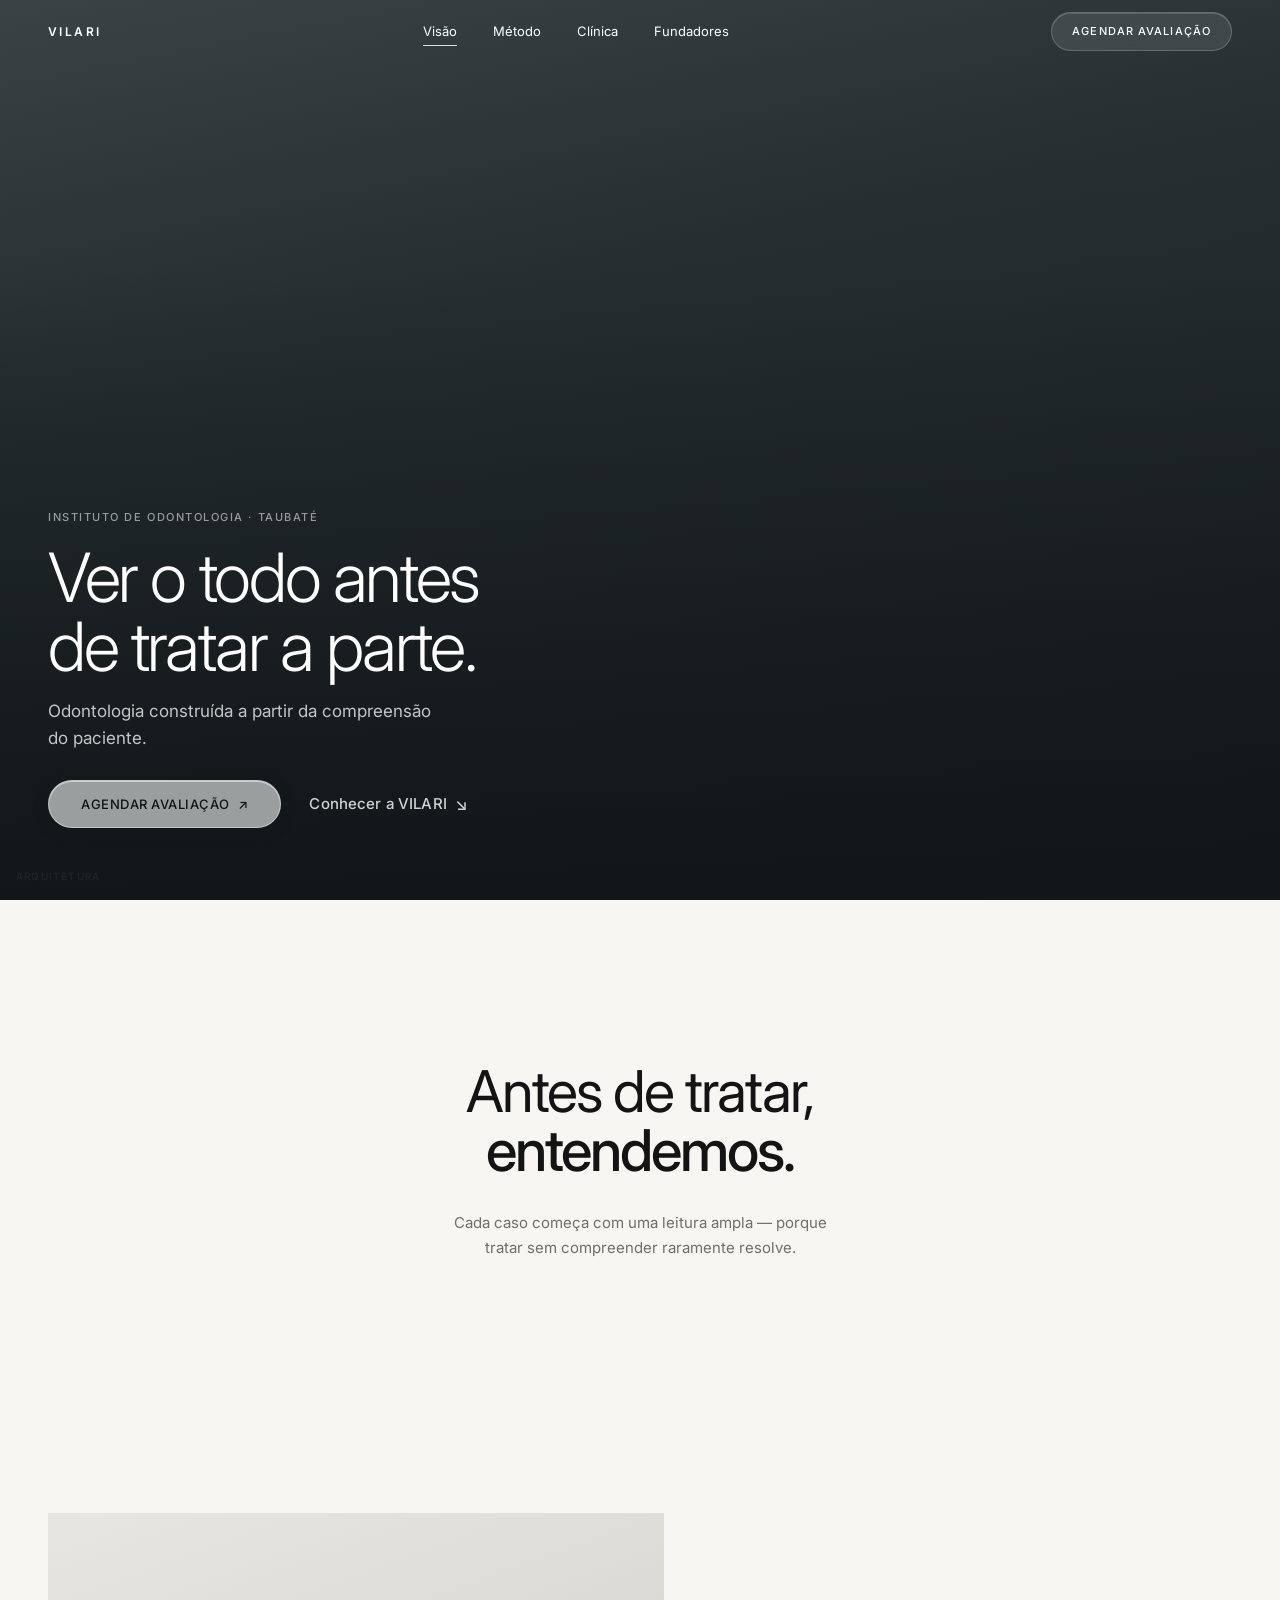
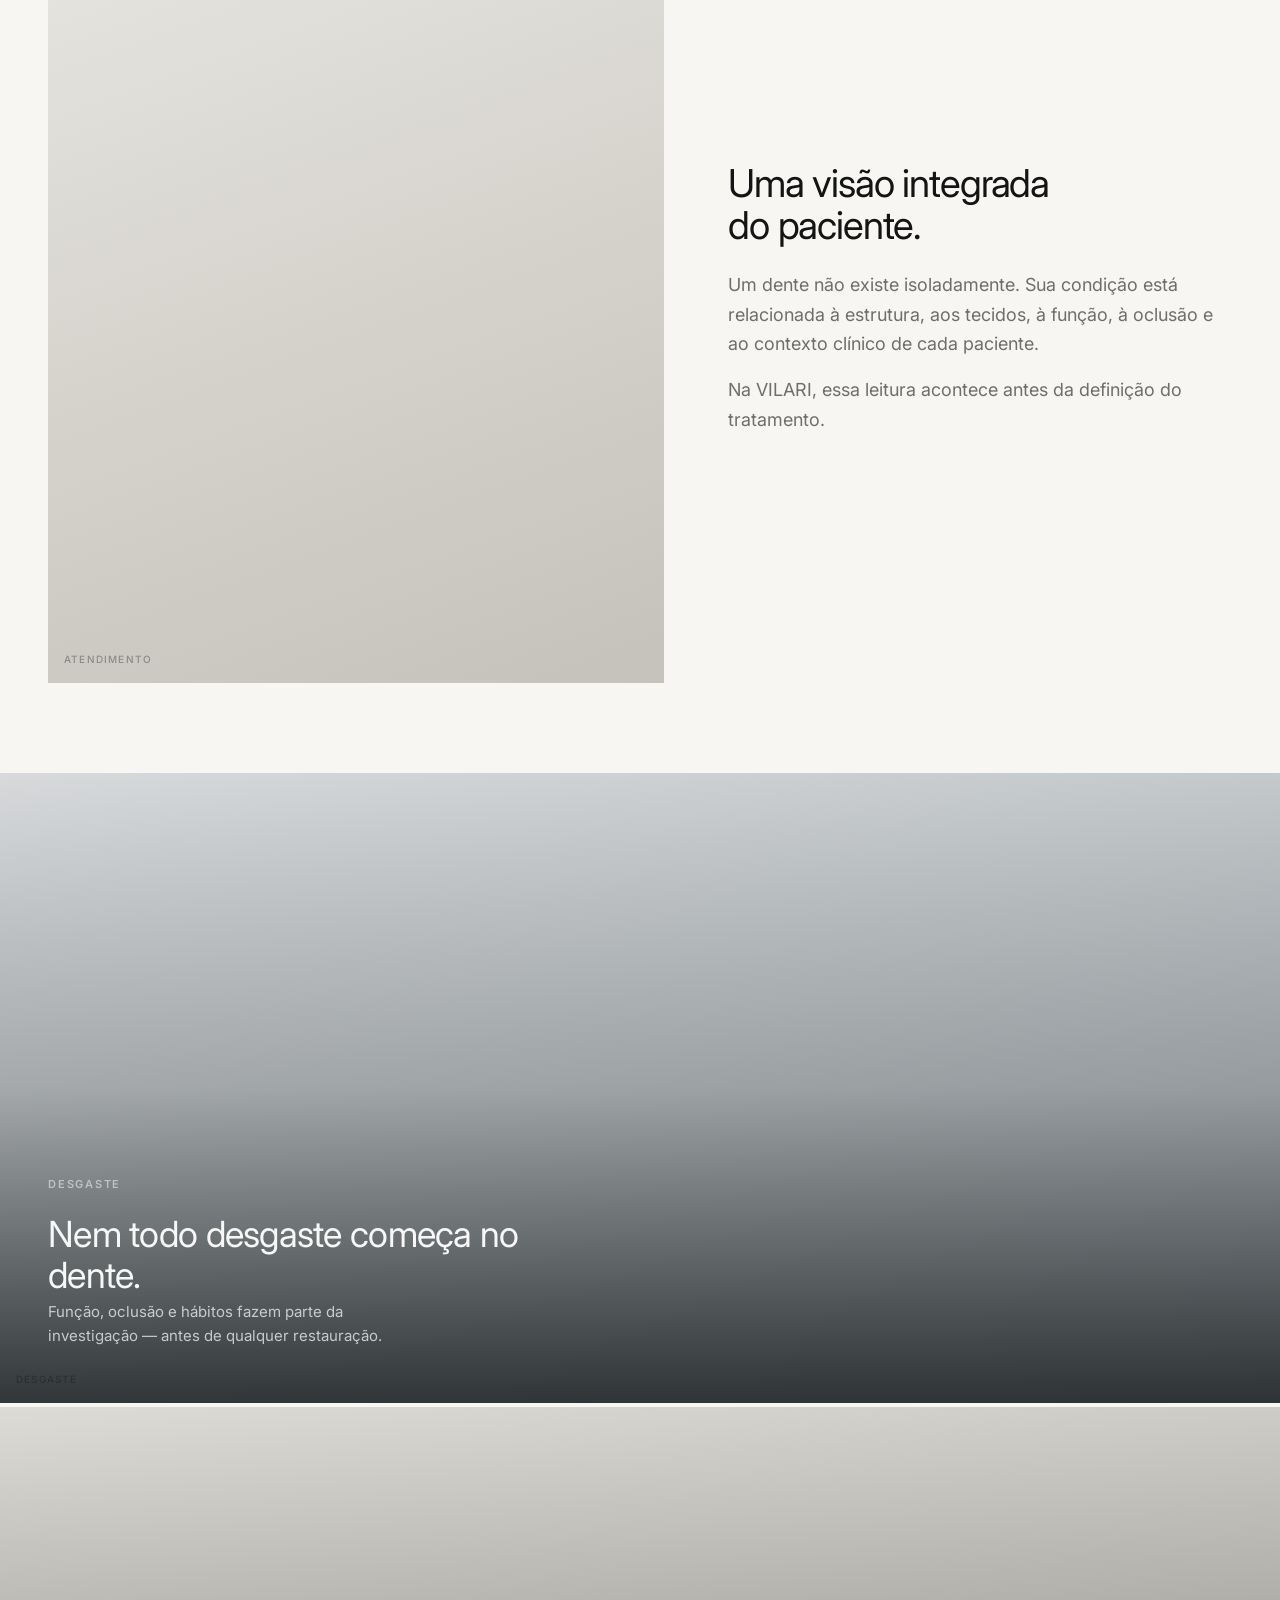
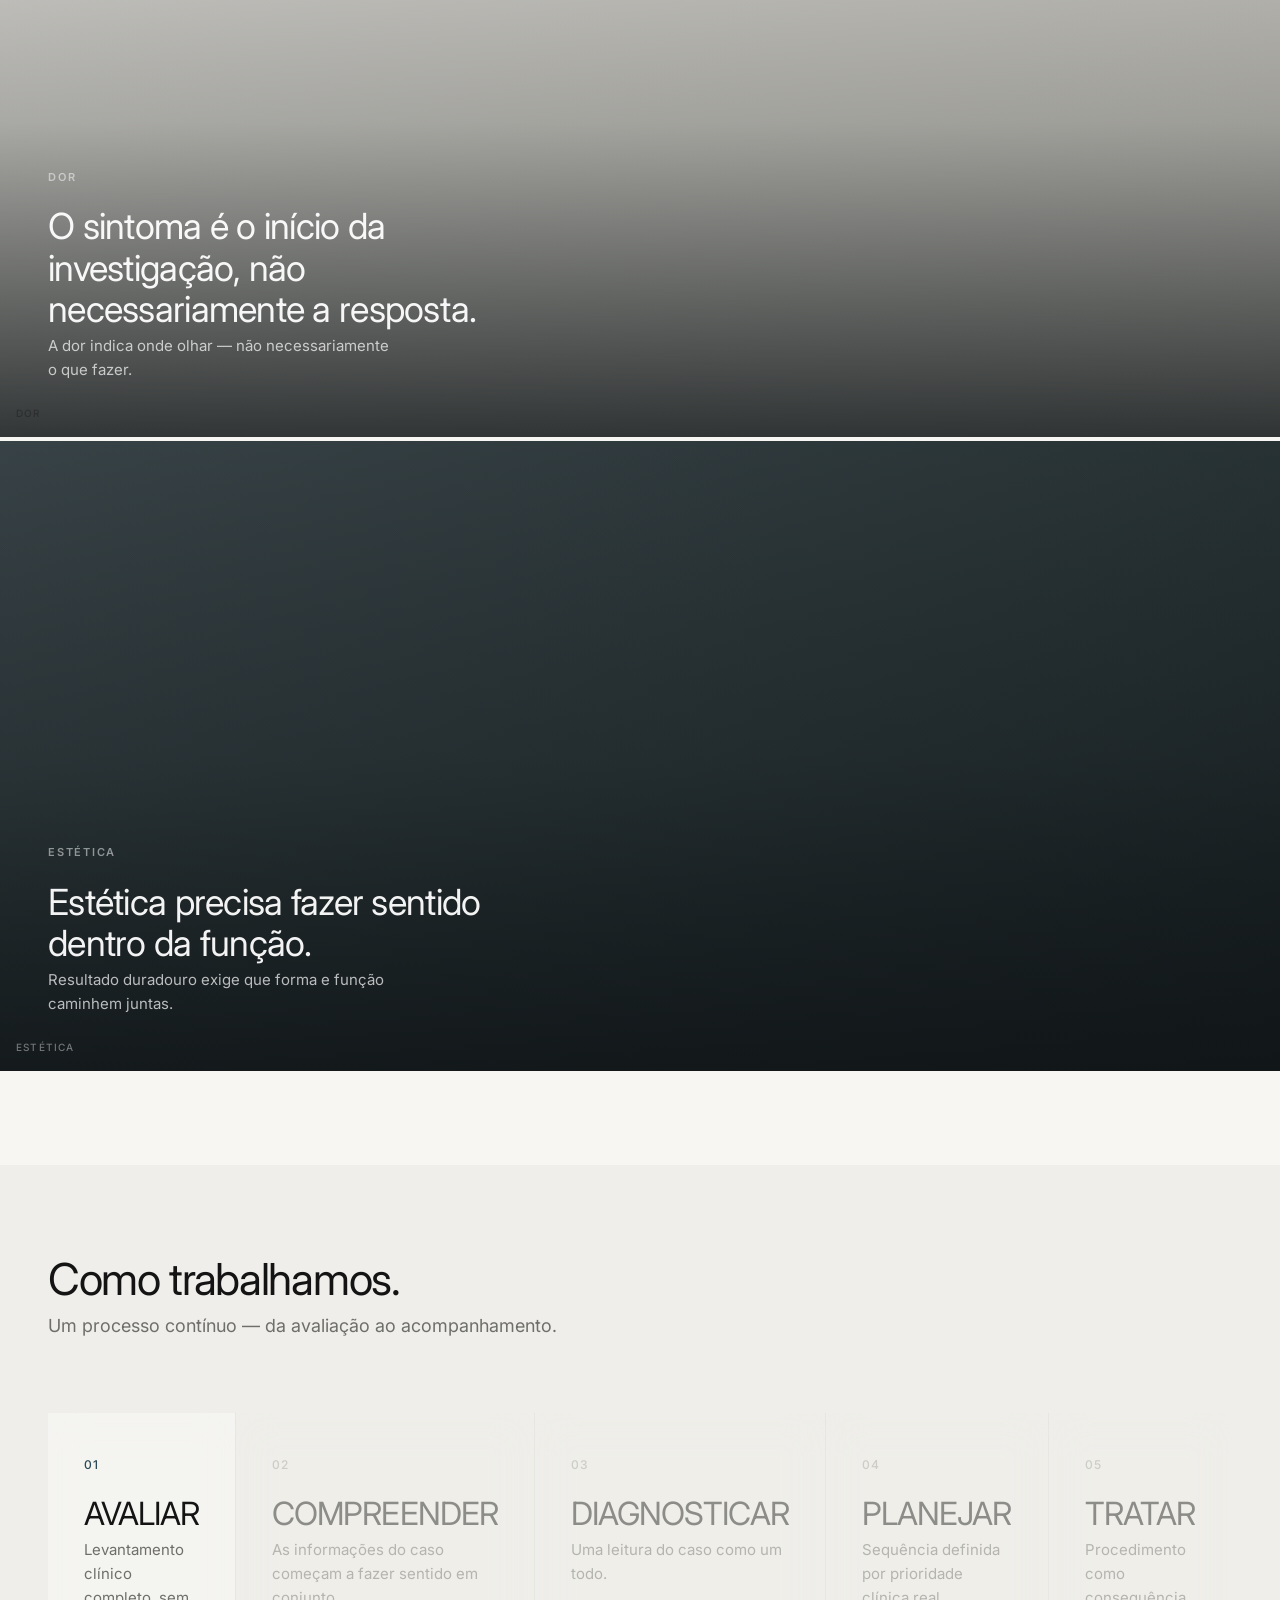
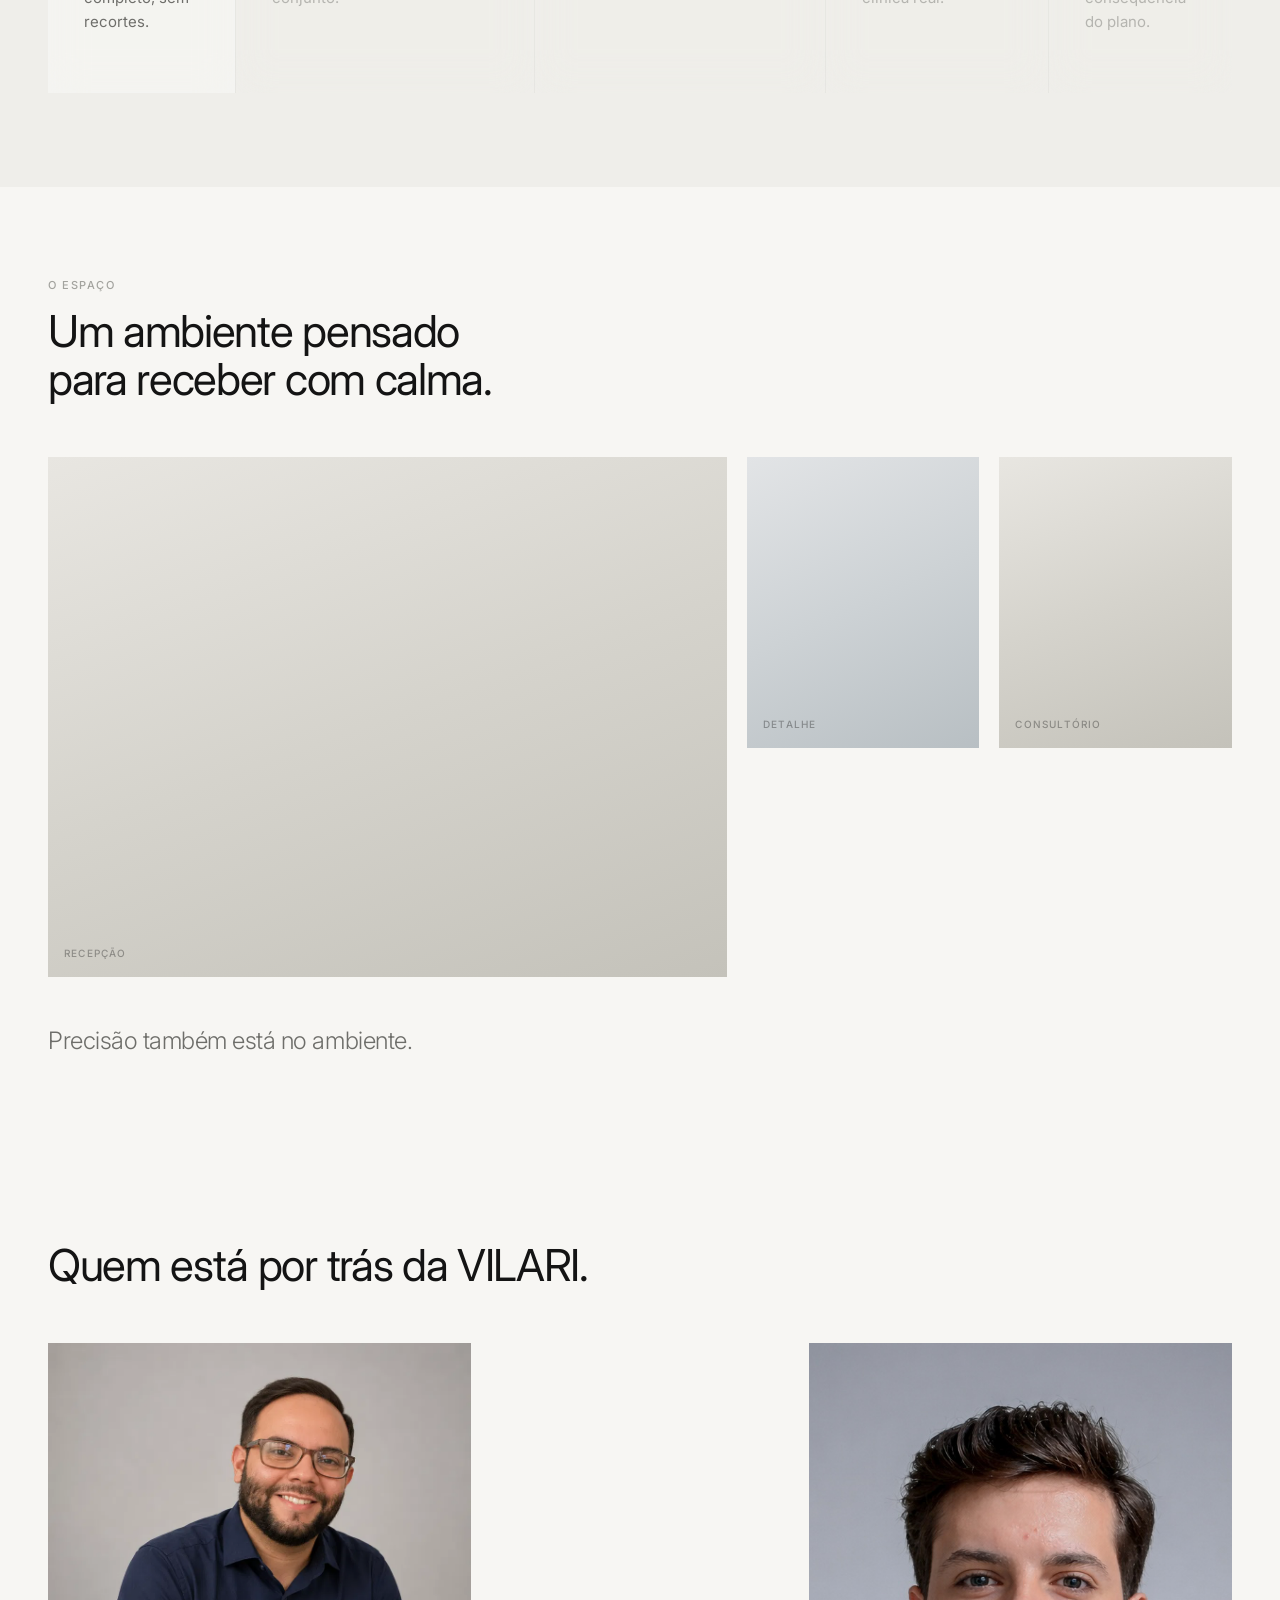
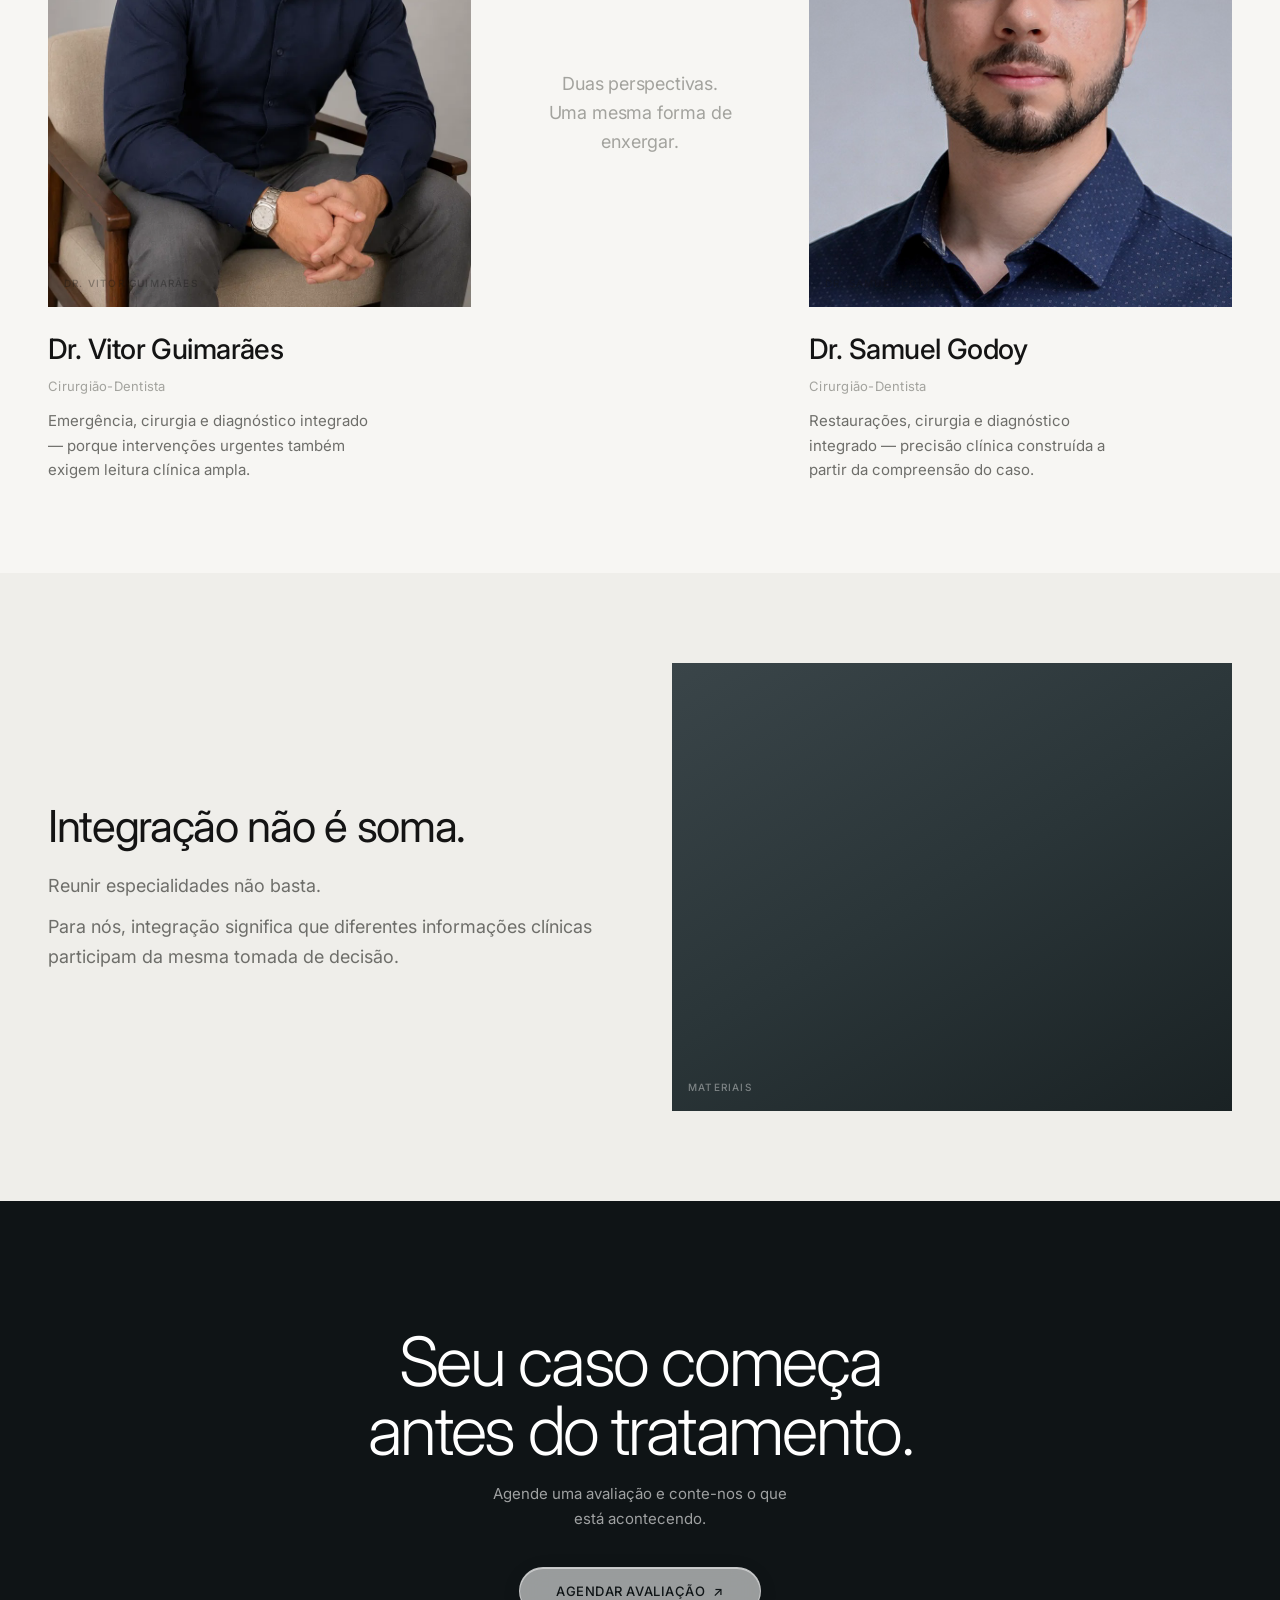
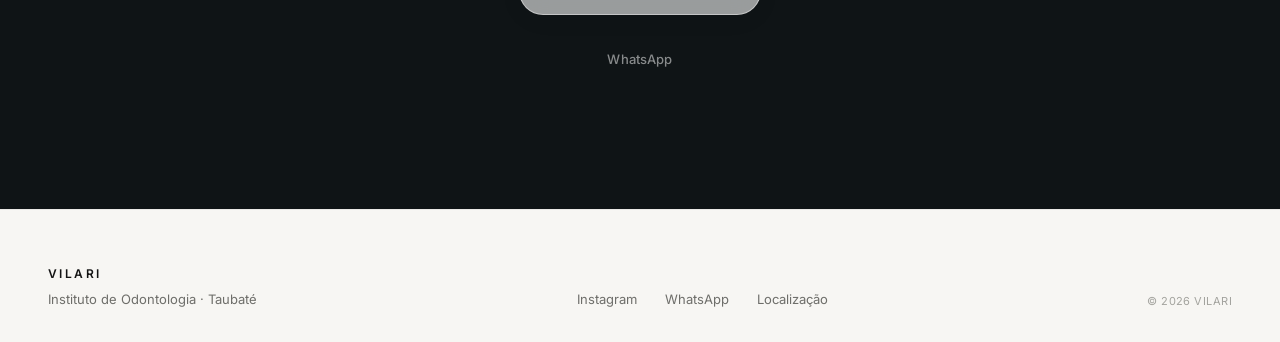
==== vilari-landing-v2.html @ 7b0d4c14 "Add files via upload" ====
<!DOCTYPE html>
<html lang="pt-BR">
<head>
<meta charset="UTF-8">
<meta name="viewport" content="width=device-width, initial-scale=1.0, viewport-fit=cover">
<title>VILARI — Instituto de Odontologia</title>
<meta name="description" content="VILARI. Ver o todo antes de tratar a parte. Instituto de Odontologia em Taubaté. Odontologia construída a partir da compreensão do paciente.">
<link rel="preconnect" href="https://fonts.googleapis.com">
<link rel="preconnect" href="https://fonts.gstatic.com" crossorigin>
<meta name="theme-color" content="#F7F6F3">
<meta name="apple-mobile-web-app-capable" content="yes">
<meta name="apple-mobile-web-app-status-bar-style" content="default">
<meta name="format-detection" content="telephone=no">
<link href="https://fonts.googleapis.com/css2?family=Inter:wght@300;400;500;600&display=swap" rel="stylesheet">
<style>
  /* Mobile-first tokens — scaled up on larger screens */
  :root {
    --white: #F7F6F3;
    --surface: #EFEEEA;
    --dark: #0F1416;
    --text: #141414;
    --text-muted: #6E6E6A;
    --text-light: #A3A39E;
    --petrol: #2A4A57;
    --ease: cubic-bezier(0.22, 1, 0.36, 1);
    --pad: clamp(28px, 6.5vw, 48px);
    --inset-l: max(var(--pad), env(safe-area-inset-left, 0px));
    --inset-r: max(var(--pad), env(safe-area-inset-right, 0px));
    --nav-h: 56px;
    --max: 1320px;
    --touch: 48px;
    --section-y: 72px;
    --mobile-bar: 68px;
    --glass-blur: 18px;
    --glass-saturate: 1.25;
    --glass-light: rgba(255, 255, 255, 0.58);
    --glass-light-border: rgba(255, 255, 255, 0.42);
    --glass-surface: rgba(247, 246, 243, 0.72);
    --glass-surface-border: rgba(255, 255, 255, 0.5);
    --glass-dark: rgba(255, 255, 255, 0.1);
    --glass-dark-border: rgba(255, 255, 255, 0.2);
    --glass-shadow: 0 4px 24px rgba(15, 20, 22, 0.05);
    --glass-inset: inset 0 1px 0 rgba(255, 255, 255, 0.5);
    --spring: cubic-bezier(0.32, 0.72, 0, 1);
    --spring-soft: cubic-bezier(0.25, 0.46, 0.45, 0.94);
  }

  @media (min-width: 768px) {
    :root {
      --nav-h: 64px;
      --section-y: clamp(64px, 10vh, 120px);
      --mobile-bar: 0px;
    }
  }

  *, *::before, *::after { margin: 0; padding: 0; box-sizing: border-box; }
  html {
    scroll-behavior: smooth;
    -webkit-text-size-adjust: 100%;
    scroll-padding-top: calc(var(--nav-h) + env(safe-area-inset-top, 0px) + 12px);
  }

  body {
    font-family: 'Inter', -apple-system, BlinkMacSystemFont, sans-serif;
    font-size: 16px;
    line-height: 1.6;
    color: var(--text);
    background: var(--white);
    -webkit-font-smoothing: antialiased;
    -moz-osx-font-smoothing: grayscale;
    text-rendering: optimizeLegibility;
    overflow-x: hidden;
    padding-bottom: calc(var(--mobile-bar) + env(safe-area-inset-bottom, 0px));
  }

  img { display: block; max-width: 100%; height: auto; }
  a { color: inherit; text-decoration: none; }

  .wrap {
    width: 100%;
    max-width: var(--max);
    margin-inline: auto;
    padding-left: var(--inset-l);
    padding-right: var(--inset-r);
  }

  .display,
  .heading {
    text-wrap: balance;
    overflow-wrap: break-word;
  }

  ::selection { background: var(--petrol); color: var(--white); }
  :focus-visible { outline: 2px solid var(--petrol); outline-offset: 3px; }

  /* ── LIQUID GLASS (leve) ── */
  .glass {
    background: var(--glass-light);
    backdrop-filter: blur(var(--glass-blur)) saturate(var(--glass-saturate));
    -webkit-backdrop-filter: blur(var(--glass-blur)) saturate(var(--glass-saturate));
    border: 1px solid var(--glass-light-border);
    box-shadow: var(--glass-shadow), var(--glass-inset);
  }
  .glass-surface {
    background: var(--glass-surface);
    backdrop-filter: blur(var(--glass-blur)) saturate(var(--glass-saturate));
    -webkit-backdrop-filter: blur(var(--glass-blur)) saturate(var(--glass-saturate));
    border: 1px solid var(--glass-surface-border);
    box-shadow: var(--glass-shadow), var(--glass-inset);
  }
  .glass-dark {
    background: var(--glass-dark);
    backdrop-filter: blur(14px) saturate(1.15);
    -webkit-backdrop-filter: blur(14px) saturate(1.15);
    border: 1px solid var(--glass-dark-border);
    box-shadow: inset 0 1px 0 rgba(255, 255, 255, 0.14);
  }
  @supports not ((backdrop-filter: blur(1px)) or (-webkit-backdrop-filter: blur(1px))) {
    .glass { background: rgba(255, 255, 255, 0.94); }
    .glass-surface { background: rgba(247, 246, 243, 0.96); }
    .glass-dark { background: rgba(255, 255, 255, 0.16); }
  }

  /* ── TYPE ── */
  .eyebrow {
    font-size: 0.6875rem;
    font-weight: 500;
    letter-spacing: 0.14em;
    text-transform: uppercase;
    color: var(--text-light);
  }

  .display {
    font-size: clamp(2.125rem, 9.5vw, 4.25rem);
    font-weight: 300;
    letter-spacing: -0.035em;
    line-height: 1.02;
    color: var(--text);
  }

  .display strong { font-weight: 500; }

  .heading {
    font-size: clamp(1.625rem, 6.5vw, 2.75rem);
    font-weight: 400;
    letter-spacing: -0.03em;
    line-height: 1.1;
  }

  .body-lg {
    font-size: clamp(1rem, 1.5vw, 1.125rem);
    line-height: 1.65;
    color: var(--text-muted);
    font-weight: 400;
  }

  /* ── LINKS ── */
  .link {
    display: inline-flex;
    align-items: center;
    gap: 8px;
    font-size: 0.9375rem;
    font-weight: 500;
    letter-spacing: 0.01em;
    min-height: var(--touch);
    transition: gap 0.3s var(--ease), opacity 0.3s;
    -webkit-tap-highlight-color: transparent;
    touch-action: manipulation;
  }
  .link .icon { font-size: 1.1em; line-height: 1; }

  .link-light { color: rgba(255,255,255,0.85); }

  .btn {
    display: inline-flex;
    align-items: center;
    justify-content: center;
    gap: 8px;
    min-height: var(--touch);
    padding: 0 28px;
    font-size: 0.8125rem;
    font-weight: 500;
    letter-spacing: 0.04em;
    text-transform: uppercase;
    background: var(--text);
    color: var(--white);
    border: none;
    cursor: pointer;
    transition: background 0.3s var(--ease), transform 0.3s var(--ease);
    -webkit-tap-highlight-color: transparent;
    touch-action: manipulation;
  }
  .btn:active { transform: scale(0.97); transition-duration: 0.15s; }
  @media (hover: hover) {
    .btn:hover { background: var(--petrol); }
    .btn:active { transform: none; transition-duration: 0.3s; }
  }
  .btn-outline {
    background: transparent;
    color: var(--text);
    border: 1px solid rgba(20,20,20,0.2);
  }
  @media (hover: hover) {
    .btn-outline:hover { background: var(--text); color: var(--white); border-color: var(--text); }
    .link:hover { gap: 12px; }
    .link-light:hover { color: #fff; }
    .media:hover img { transform: scale(1.03); }
    .case:hover .case-bg img { transform: scale(1.04); }
    .btn-light:hover { background: #fff; }
    header.on-hero .nav-cta:hover {
      background: rgba(255, 255, 255, 0.18);
      border-color: rgba(255, 255, 255, 0.35);
    }
    header.scrolled .nav-cta:hover { background: var(--petrol); }
  }
  .btn-light {
    background: var(--white);
    color: var(--dark);
  }

  /* ── MEDIA ── */
  .media {
    position: relative;
    overflow: hidden;
    background: var(--surface);
  }
  .media img {
    width: 100%;
    height: 100%;
    object-fit: cover;
    transition: transform 1.2s var(--ease);
  }
  .media-fill {
    position: absolute;
    inset: 0;
    background:
      linear-gradient(145deg, #E4E3DF 0%, #D8D7D2 40%, #CBCAC4 100%);
  }
  .media-fill.tone-warm {
    background: linear-gradient(160deg, #E8E6E1 0%, #D5D3CC 50%, #C4C2BA 100%);
  }
  .media-fill.tone-cool {
    background: linear-gradient(155deg, #E2E4E6 0%, #CDD2D5 50%, #B8BFC3 100%);
  }
  .media-fill.tone-deep {
    background: linear-gradient(150deg, #3A4549 0%, #2A3538 50%, #1A2224 100%);
  }
  .media-tag {
    position: absolute;
    bottom: 16px;
    left: 16px;
    font-size: 0.625rem;
    font-weight: 500;
    letter-spacing: 0.12em;
    text-transform: uppercase;
    color: rgba(20,20,20,0.35);
    z-index: 2;
    pointer-events: none;
  }
  .media-fill.tone-deep + .media-tag,
  .media:has(.tone-deep) .media-tag { color: rgba(255,255,255,0.4); }
  .media img.loaded ~ .media-fill { display: none; }
  .media img:not([src]), .media img[src=""] { display: none; }

  /* ── NAV ── */
  header {
    position: fixed;
    top: 0; left: 0; right: 0;
    z-index: 300;
    height: var(--nav-h);
    padding-top: env(safe-area-inset-top, 0);
    transition: background 0.45s var(--spring-soft), border-color 0.45s var(--spring-soft), box-shadow 0.45s var(--spring-soft);
  }
  header.on-hero { background: transparent; border-bottom: 1px solid transparent; }
  header.on-hero .wordmark,
  header.on-hero .nav-link { color: #fff; }
  header.on-hero .nav-cta {
    background: var(--glass-dark);
    color: #fff;
    border: 1px solid var(--glass-dark-border);
    backdrop-filter: blur(14px) saturate(1.15);
    -webkit-backdrop-filter: blur(14px) saturate(1.15);
    box-shadow: inset 0 1px 0 rgba(255, 255, 255, 0.14);
  }
  header.on-hero .burger span { background: #fff; }
  header.scrolled {
    background: var(--glass-surface);
    backdrop-filter: blur(var(--glass-blur)) saturate(var(--glass-saturate));
    -webkit-backdrop-filter: blur(var(--glass-blur)) saturate(var(--glass-saturate));
    border-bottom: 1px solid rgba(255, 255, 255, 0.35);
    box-shadow: 0 1px 0 rgba(255, 255, 255, 0.4) inset, 0 4px 20px rgba(15, 20, 22, 0.04);
  }
  header.scrolled .wordmark,
  header.scrolled .nav-link { color: var(--text); }
  header.scrolled .nav-cta {
    background: var(--text);
    color: var(--white);
    border-color: var(--text);
  }
  header.scrolled .burger span { background: var(--text); }

  nav.wrap {
    display: flex;
    align-items: center;
    justify-content: space-between;
    height: 100%;
    gap: 12px;
  }

  .wordmark {
    flex-shrink: 0;
    font-size: 0.75rem;
    font-weight: 600;
    letter-spacing: 0.2em;
    text-transform: uppercase;
    transition: color 0.4s, opacity 0.3s var(--ease);
  }
  @media (hover: hover) {
    .wordmark:hover { opacity: 0.72; }
    header.on-hero .wordmark:hover { opacity: 0.88; }
  }

  .nav-links { display: none; }

  .nav-cta {
    display: none;
    font-size: 0.6875rem;
    font-weight: 500;
    letter-spacing: 0.1em;
    text-transform: uppercase;
    padding: 10px 20px;
    border-radius: 100px;
    transition: background 0.35s var(--spring-soft), color 0.35s, border-color 0.35s, transform 0.2s var(--spring), box-shadow 0.35s;
  }

  /* Compact CTA visible on mobile after scroll */
  .nav-cta-mobile-header {
    display: none;
    align-items: center;
    justify-content: center;
    min-height: 36px;
    padding: 0 14px;
    font-size: 0.625rem;
    font-weight: 600;
    letter-spacing: 0.08em;
    text-transform: uppercase;
    background: var(--text);
    color: var(--white);
    border-radius: 100px;
    margin-left: auto;
    margin-right: 8px;
    opacity: 0;
    transform: scale(0.92);
    pointer-events: none;
    transition: opacity 0.35s var(--ease), transform 0.35s var(--ease), background 0.3s;
    -webkit-tap-highlight-color: transparent;
  }
  header.scrolled .nav-cta-mobile-header {
    display: inline-flex;
    opacity: 1;
    transform: scale(1);
    pointer-events: auto;
    background: rgba(20, 20, 20, 0.72);
    backdrop-filter: blur(14px) saturate(1.1);
    -webkit-backdrop-filter: blur(14px) saturate(1.1);
    border: 1px solid rgba(255, 255, 255, 0.1);
    box-shadow: inset 0 1px 0 rgba(255, 255, 255, 0.08), 0 2px 12px rgba(15, 20, 22, 0.12);
  }
  header.on-hero .nav-cta-mobile-header {
    background: var(--glass-dark);
    color: #fff;
    border: 1px solid var(--glass-dark-border);
    backdrop-filter: blur(14px) saturate(1.15);
    -webkit-backdrop-filter: blur(14px) saturate(1.15);
    box-shadow: inset 0 1px 0 rgba(255, 255, 255, 0.14);
    opacity: 0;
    pointer-events: none;
  }

  .burger {
    display: flex;
    align-items: center;
    justify-content: center;
    width: var(--touch);
    height: var(--touch);
    margin-right: 0;
    flex-shrink: 0;
    background: none;
    border: none;
    cursor: pointer;
    position: relative;
    border-radius: 50%;
    transition: background 0.25s var(--ease), transform 0.2s var(--spring);
    -webkit-tap-highlight-color: transparent;
  }
  .burger:active { transform: scale(0.92); }
  header.on-hero .burger:active { background: rgba(255, 255, 255, 0.1); }
  header.scrolled .burger:active { background: rgba(20, 20, 20, 0.06); }
  .burger span {
    position: absolute;
    width: 22px;
    height: 1px;
    background: var(--text);
    transition: transform 0.3s var(--ease), opacity 0.3s, background 0.4s;
  }
  .burger span:nth-child(1) { transform: translateY(-5px); }
  .burger span:nth-child(3) { transform: translateY(5px); }
  .burger.open span:nth-child(1) { transform: rotate(45deg); }
  .burger.open span:nth-child(2) { opacity: 0; }
  .burger.open span:nth-child(3) { transform: rotate(-45deg); }

  .mobile-nav {
    position: fixed;
    inset: 0;
    z-index: 400;
    display: flex;
    flex-direction: column;
    justify-content: flex-end;
    padding: 0;
    background: transparent;
    transform: translateY(100%);
    visibility: hidden;
    pointer-events: none;
    transition: transform 0.55s var(--spring), visibility 0s linear 0.55s;
  }
  .mobile-nav.open {
    transform: translateY(0);
    visibility: visible;
    pointer-events: auto;
    transition: transform 0.55s var(--spring), visibility 0s linear 0s;
  }
  .mobile-nav-backdrop {
    position: absolute;
    inset: 0;
    background: rgba(15, 20, 22, 0.45);
    backdrop-filter: blur(6px);
    -webkit-backdrop-filter: blur(6px);
    opacity: 0;
    transition: opacity 0.4s var(--ease);
    pointer-events: none;
  }
  .mobile-nav.open .mobile-nav-backdrop {
    opacity: 1;
    pointer-events: auto;
  }
  .mobile-nav-panel {
    position: relative;
    z-index: 1;
    width: 100%;
    max-height: min(85svh, 640px);
    overflow-y: auto;
    -webkit-overflow-scrolling: touch;
    overscroll-behavior: contain;
    background: var(--glass-surface);
    backdrop-filter: blur(24px) saturate(var(--glass-saturate));
    -webkit-backdrop-filter: blur(24px) saturate(var(--glass-saturate));
    border: 1px solid var(--glass-surface-border);
    border-bottom: none;
    border-radius: 20px 20px 0 0;
    padding: 8px var(--inset-l) max(24px, env(safe-area-inset-bottom)) var(--inset-r);
    box-shadow: var(--glass-shadow), var(--glass-inset), 0 -8px 40px rgba(15, 20, 22, 0.08);
  }
  .mobile-nav-handle {
    width: 36px;
    height: 4px;
    background: rgba(20,20,20,0.12);
    border-radius: 2px;
    margin: 0 auto 24px;
  }
  .mobile-nav a {
    font-size: clamp(1.375rem, 5.5vw, 1.75rem);
    font-weight: 400;
    letter-spacing: -0.02em;
    padding: 16px 0;
    border-bottom: 1px solid rgba(20,20,20,0.06);
    display: block;
    -webkit-tap-highlight-color: transparent;
    transition: opacity 0.2s, transform 0.35s var(--spring);
  }
  .mobile-nav.open .mobile-nav-panel > a {
    animation: navSlideIn 0.55s var(--spring) backwards;
  }
  .mobile-nav.open .mobile-nav-panel > a:nth-child(2) { animation-delay: 0.04s; }
  .mobile-nav.open .mobile-nav-panel > a:nth-child(3) { animation-delay: 0.07s; }
  .mobile-nav.open .mobile-nav-panel > a:nth-child(4) { animation-delay: 0.1s; }
  .mobile-nav.open .mobile-nav-panel > a:nth-child(5) { animation-delay: 0.13s; }
  .mobile-nav.open .mobile-nav-panel > a:nth-child(6) { animation-delay: 0.16s; }
  @keyframes navSlideIn {
    from { opacity: 0; transform: translateY(12px); }
    to { opacity: 1; transform: translateY(0); }
  }
  .mobile-nav a:active { opacity: 0.55; transform: scale(0.99); }
  .mobile-nav .nav-cta-mobile {
    display: inline-flex;
    margin-top: 24px;
    justify-content: center;
    width: 100%;
    border-bottom: none;
    font-size: 0.8125rem;
    font-weight: 500;
    letter-spacing: 0.04em;
    text-transform: uppercase;
    padding: 0;
    min-height: var(--touch);
  }

  body.menu-open {
    overflow: hidden;
    position: fixed;
    width: 100%;
    left: 0;
    right: 0;
  }
  body.menu-open header {
    z-index: 410;
  }
  body.menu-open .burger { z-index: 1; }
  body.menu-open .mobile-cta {
    transform: translateY(110%);
    pointer-events: none;
    opacity: 0;
  }
  body.menu-open .wa-fab {
    opacity: 0;
    pointer-events: none;
    transform: scale(0.85);
  }

  /* ── REVEAL ── */
  .reveal {
    opacity: 0;
    transform: translateY(24px);
    transition: opacity 0.9s var(--ease), transform 0.9s var(--ease);
  }
  .reveal.visible { opacity: 1; transform: translateY(0); }
  .hero-content > .eyebrow.reveal { transition-delay: 0s; }
  .hero-content > .display.reveal { transition-delay: 0.07s; }
  .hero-content > .body-lg.reveal { transition-delay: 0.14s; }
  .hero-content > .hero-actions.reveal { transition-delay: 0.21s; }
  .hero-content > .hero-scroll-hint.reveal { transition-delay: 0.28s; }
  .hero-scroll-hint.is-hidden {
    opacity: 0;
    transform: translateY(8px);
    pointer-events: none;
    transition: opacity 0.5s var(--ease), transform 0.5s var(--ease);
  }

  /* ── HERO ── */
  .hero {
    position: relative;
    min-height: 100svh;
    display: flex;
    align-items: flex-end;
    overflow: hidden;
  }
  .hero-bg {
    position: absolute;
    inset: 0;
    z-index: 0;
  }
  .hero-bg .media-fill { background: linear-gradient(165deg, #3D4548 0%, #2A3235 35%, #1A2022 100%); }
  .hero-bg img {
    width: 100%;
    height: 100%;
    object-fit: cover;
  }
  .hero-bg img.loaded ~ .media-fill { display: none; }
  .hero-bg img:not([src]), .hero-bg img[src=""] { display: none; }
  .hero-overlay {
    position: absolute;
    inset: 0;
    background: linear-gradient(
      to top,
      rgba(15,20,22,0.88) 0%,
      rgba(15,20,22,0.45) 40%,
      rgba(15,20,22,0.15) 70%,
      rgba(15,20,22,0.05) 100%
    );
    z-index: 1;
  }
  .hero-content {
    position: relative;
    z-index: 2;
    width: 100%;
    padding-bottom: max(32px, env(safe-area-inset-bottom, 0px));
    padding-top: calc(var(--nav-h) + env(safe-area-inset-top, 0) + 24px);
  }
  .hero-content .eyebrow { color: rgba(255,255,255,0.55); margin-bottom: 16px; }
  .hero-content .display {
    color: #fff;
    max-width: 11ch;
    margin-bottom: 16px;
  }
  .hero-content .body-lg {
    color: rgba(255,255,255,0.75);
    max-width: 32ch;
    margin-bottom: 28px;
    font-size: 1rem;
    line-height: 1.6;
  }
  .hero-actions {
    display: flex;
    flex-direction: column;
    gap: 12px;
    align-items: stretch;
  }
  .hero-actions .btn-hero {
    width: 100%;
    background: var(--glass-light);
    backdrop-filter: blur(16px) saturate(var(--glass-saturate));
    -webkit-backdrop-filter: blur(16px) saturate(var(--glass-saturate));
    color: var(--dark);
    font-size: 0.8125rem;
    border: 1px solid var(--glass-light-border);
    box-shadow: var(--glass-shadow), var(--glass-inset);
  }
  .hero-actions .link {
    justify-content: center;
    color: rgba(255,255,255,0.8);
  }
  .hero-scroll-hint {
    display: flex;
    align-items: center;
    justify-content: center;
    gap: 8px;
    margin-top: 40px;
    font-size: 0.6875rem;
    font-weight: 500;
    letter-spacing: 0.12em;
    text-transform: uppercase;
    color: rgba(255,255,255,0.4);
  }
  .hero-scroll-hint span {
    display: block;
    width: 1px;
    height: 24px;
    background: rgba(255,255,255,0.25);
    animation: scrollPulse 2s var(--ease) infinite;
  }
  @keyframes scrollPulse {
    0%, 100% { transform: scaleY(0.6); opacity: 0.4; }
    50% { transform: scaleY(1); opacity: 1; }
  }

  /* ── STATEMENT ── */
  .statement {
    padding: var(--section-y) 0;
    text-align: left;
  }
  .statement .display {
    max-width: 13ch;
    margin: 0 0 24px;
    font-weight: 400;
  }
  .statement .body-lg {
    max-width: 38ch;
    margin: 0;
    font-size: 1rem;
  }

  /* ── SPLIT ── */
  .split {
    padding: var(--section-y) 0;
  }
  .split-inner {
    display: grid;
    gap: 32px;
    align-items: start;
  }
  .split-media .media {
    aspect-ratio: 4/5;
    border-radius: 12px;
    overflow: hidden;
    border: 1px solid rgba(255, 255, 255, 0.35);
    box-shadow: var(--glass-shadow), var(--glass-inset);
  }
  .split-copy .heading { margin-bottom: 24px; }
  .split-copy .body-lg + .body-lg { margin-top: 16px; }

  /* ── CASES (mobile: horizontal swipe cards) ── */
  .cases-header {
    padding-bottom: 20px;
  }
  .cases-header .body-lg { font-size: 0.9375rem; margin-top: 8px; }
  .cases-scroll-hint {
    display: flex;
    align-items: center;
    gap: 8px;
    margin-top: 16px;
    font-size: 0.6875rem;
    font-weight: 500;
    letter-spacing: 0.1em;
    text-transform: uppercase;
    color: var(--text-light);
  }
  .cases-scroll-hint::after {
    content: '→';
    font-size: 0.875rem;
    animation: nudgeRight 1.5s var(--ease) infinite;
  }
  @keyframes nudgeRight {
    0%, 100% { transform: translateX(0); opacity: 0.5; }
    50% { transform: translateX(4px); opacity: 1; }
  }
  .cases {
    padding-bottom: var(--section-y);
    overflow: hidden;
  }
  .cases-track {
    display: flex;
    overflow-x: auto;
    scroll-snap-type: x mandatory;
    scroll-snap-stop: always;
    -webkit-overflow-scrolling: touch;
    overscroll-behavior-x: contain;
    touch-action: pan-x;
    scrollbar-width: none;
    gap: 12px;
    padding-inline: var(--inset-l) var(--inset-r);
    padding-bottom: 8px;
    scroll-padding-inline-start: var(--inset-l);
    scroll-padding-inline-end: var(--inset-r);
  }
  .cases-track::-webkit-scrollbar { display: none; }
  .case {
    position: relative;
    flex: 0 0 min(88%, calc(100% - var(--pad)));
    scroll-snap-align: start;
    overflow: hidden;
    min-height: 72svh;
    border-radius: 16px;
    display: flex;
    align-items: flex-end;
    border: 1px solid rgba(255, 255, 255, 0.14);
    box-shadow: var(--glass-shadow), inset 0 1px 0 rgba(255, 255, 255, 0.12);
  }
  .case-bg {
    position: absolute;
    inset: 0;
  }
  .case-bg .media-fill { height: 100%; }
  .case-bg img {
    width: 100%;
    height: 100%;
    object-fit: cover;
    transition: transform 1.4s var(--ease);
  }
  .case-overlay {
    position: absolute;
    inset: 0;
    background: linear-gradient(to top, rgba(15,20,22,0.82) 0%, rgba(15,20,22,0.25) 50%, rgba(15,20,22,0.05) 100%);
  }
  .case-content {
    position: relative;
    z-index: 2;
    padding: clamp(24px, 5vw, 32px) clamp(20px, 4vw, 28px);
    width: 100%;
  }
  .case-label {
    font-size: 0.6875rem;
    font-weight: 600;
    letter-spacing: 0.16em;
    text-transform: uppercase;
    color: rgba(255,255,255,0.5);
    margin-bottom: 12px;
  }
  .case-title {
    font-size: clamp(1.5rem, 3vw, 2.25rem);
    font-weight: 400;
    letter-spacing: -0.02em;
    color: #fff;
    line-height: 1.15;
    max-width: 22ch;
    margin-bottom: 12px;
    opacity: 0.95;
    transform: translateY(8px);
    transition: opacity 0.5s var(--ease), transform 0.5s var(--ease);
  }
  .case-desc {
    font-size: 0.9375rem;
    color: rgba(255,255,255,0.7);
    max-width: 38ch;
    line-height: 1.55;
    opacity: 1;
    transform: none;
    transition: opacity 0.5s var(--ease) 0.05s, transform 0.5s var(--ease) 0.05s;
  }
  .case.in-view .case-desc,
  .case:hover .case-desc { opacity: 1; transform: translateY(0); }
  .case.in-view .case-title,
  .case:hover .case-title { transform: translateY(0); opacity: 1; }
  .case-title { opacity: 1; transform: none; }
  @media (min-width: 768px) {
    .case-title { opacity: 0.95; transform: translateY(8px); }
  }

  .cases-dots {
    display: flex;
    justify-content: center;
    gap: 6px;
    padding-top: 16px;
  }
  .cases-dot {
    width: 7px;
    height: 7px;
    border-radius: 4px;
    background: rgba(20,20,20,0.12);
    transition: width 0.4s var(--spring), background 0.35s var(--ease), opacity 0.35s;
  }
  .cases-dot.active {
    width: 22px;
    background: var(--petrol);
  }

  /* ── METHOD (mobile: swipeable cards) ── */
  .method {
    padding: var(--section-y) 0;
    background: var(--surface);
    overflow: hidden;
  }
  .method-header {
    margin-bottom: 32px;
  }
  .method-header .heading { margin-bottom: 8px; }
  .method-progress {
    display: flex;
    gap: 4px;
    margin-bottom: 20px;
    padding-inline: var(--inset-l) var(--inset-r);
    max-width: var(--max);
    margin-inline: auto;
  }
  .method-progress-bar {
    flex: 1;
    height: 2px;
    background: rgba(20,20,20,0.1);
    border-radius: 1px;
    overflow: hidden;
  }
  .method-progress-bar span {
    display: block;
    height: 100%;
    width: 0%;
    background: var(--petrol);
    transition: width 0.55s var(--spring);
  }
  .method-progress-bar.active span { width: 100%; }
  .method-track {
    display: flex;
    overflow-x: auto;
    scroll-snap-type: x mandatory;
    scroll-snap-stop: always;
    -webkit-overflow-scrolling: touch;
    overscroll-behavior-x: contain;
    touch-action: pan-x;
    scrollbar-width: none;
    gap: 12px;
    padding-inline: var(--inset-l) var(--inset-r);
    padding-bottom: 4px;
    scroll-padding-inline-start: var(--inset-l);
    scroll-padding-inline-end: var(--inset-r);
  }
  .method-track::-webkit-scrollbar { display: none; }
  .method-step {
    flex: 0 0 min(82vw, 300px);
    scroll-snap-align: start;
    display: flex;
    flex-direction: column;
    gap: 16px;
    padding: clamp(24px, 5vw, 28px);
    background: var(--glass-light);
    backdrop-filter: blur(var(--glass-blur)) saturate(var(--glass-saturate));
    -webkit-backdrop-filter: blur(var(--glass-blur)) saturate(var(--glass-saturate));
    border-radius: 16px;
    opacity: 0.5;
    transform: scale(0.97);
    transform-origin: center center;
    transition: opacity 0.45s var(--spring), transform 0.45s var(--spring), box-shadow 0.45s var(--ease);
    border: 1px solid var(--glass-light-border);
    box-shadow: var(--glass-shadow), var(--glass-inset);
  }
  .method-step.active {
    opacity: 1;
    transform: scale(1);
    box-shadow: var(--glass-shadow), var(--glass-inset), 0 8px 32px rgba(15, 20, 22, 0.07);
  }
  .method-num {
    font-size: 0.75rem;
    font-weight: 500;
    letter-spacing: 0.08em;
    color: var(--text-light);
    padding-top: 6px;
    transition: color 0.4s;
  }
  .method-step.active .method-num { color: var(--petrol); }
  .method-word {
    font-size: clamp(1.5rem, 6vw, 2.75rem);
    font-weight: 400;
    letter-spacing: -0.03em;
    line-height: 1;
    margin-bottom: 8px;
    text-transform: uppercase;
  }
  .method-desc {
    font-size: 0.9375rem;
    color: var(--text-muted);
    line-height: 1.6;
  }

  /* ── CLINIC (mobile: horizontal gallery) ── */
  .clinic {
    padding: var(--section-y) 0;
    overflow: hidden;
  }
  .clinic-intro {
    display: flex;
    flex-direction: column;
    gap: 12px;
    margin-bottom: 28px;
  }
  .clinic-gallery {
    display: flex;
    overflow-x: auto;
    scroll-snap-type: x mandatory;
    -webkit-overflow-scrolling: touch;
    scrollbar-width: none;
    gap: 12px;
    margin-inline: calc(var(--inset-l) * -1) calc(var(--inset-r) * -1);
    padding-inline: var(--inset-l) var(--inset-r);
    padding-bottom: 4px;
    scroll-padding-inline-start: var(--inset-l);
    scroll-padding-inline-end: var(--inset-r);
  }
  .clinic-gallery::-webkit-scrollbar { display: none; }
  .clinic-main,
  .clinic-row > div {
    flex: 0 0 min(85vw, 360px);
    scroll-snap-align: start;
  }
  .clinic-row {
    display: contents;
  }
  .clinic-main .media,
  .clinic-row .media,
  .clinic-detail .media {
    aspect-ratio: 4/5;
    border-radius: 12px;
    overflow: hidden;
    border: 1px solid rgba(255, 255, 255, 0.35);
    box-shadow: var(--glass-shadow), var(--glass-inset);
  }
  .clinic-caption {
    margin-top: 28px;
    font-size: 1.125rem;
    font-weight: 300;
    letter-spacing: -0.02em;
    color: var(--text-muted);
    max-width: 28ch;
  }

  /* ── FOUNDERS ── */
  .founders {
    padding: var(--section-y) 0;
    background: var(--white);
  }
  .founders-header { margin-bottom: 32px; }
  .founders-bridge {
    text-align: center;
    padding: 32px 0;
    font-size: 1rem;
    font-weight: 400;
    letter-spacing: -0.01em;
    color: var(--text-light);
    max-width: 22ch;
    margin: 0 auto;
  }
  .founders-grid {
    display: grid;
    gap: 40px;
    align-items: start;
  }
  .founder {
    display: grid;
    gap: 20px;
  }
  .founder .media {
    aspect-ratio: 3/4;
    border-radius: 12px;
    overflow: hidden;
    border: 1px solid rgba(255, 255, 255, 0.35);
    box-shadow: var(--glass-shadow), var(--glass-inset);
  }
  .founder-name {
    font-size: clamp(1.25rem, 2.5vw, 1.75rem);
    font-weight: 500;
    letter-spacing: -0.02em;
    margin-bottom: 4px;
  }
  .founder-role {
    font-size: 0.8125rem;
    color: var(--text-light);
    letter-spacing: 0.02em;
    margin-bottom: 12px;
  }
  .founder-bio {
    font-size: 0.9375rem;
    color: var(--text-muted);
    line-height: 1.65;
    max-width: 36ch;
  }

  /* ── INTEGRATION ── */
  .integration {
    padding: var(--section-y) 0;
    background: var(--surface);
  }
  .integration-inner {
    display: grid;
    gap: 32px;
    align-items: start;
  }
  .integration-copy .heading { margin-bottom: 20px; }
  .integration-copy .body-lg + .body-lg { margin-top: 12px; }
  .integration-media .media {
    aspect-ratio: 4/5;
    border-radius: 12px;
    overflow: hidden;
    border: 1px solid rgba(255, 255, 255, 0.35);
    box-shadow: var(--glass-shadow), var(--glass-inset);
  }

  /* ── CTA ── */
  .cta-final {
    background: var(--dark);
    color: #fff;
    padding: var(--section-y) 0;
    padding-bottom: max(var(--section-y), env(safe-area-inset-bottom, 0px));
    text-align: left;
  }
  .cta-final .display {
    color: #fff;
    max-width: 14ch;
    margin: 0 0 16px;
    font-weight: 300;
  }
  .cta-final .body-lg {
    color: rgba(255,255,255,0.6);
    max-width: 34ch;
    margin: 0 0 28px;
    font-size: 1rem;
  }
  .cta-final .btn {
    width: 100%;
    margin-bottom: 16px;
    background: var(--glass-light);
    backdrop-filter: blur(16px) saturate(var(--glass-saturate));
    -webkit-backdrop-filter: blur(16px) saturate(var(--glass-saturate));
    color: var(--dark);
    border: 1px solid var(--glass-light-border);
    box-shadow: var(--glass-shadow), var(--glass-inset);
  }
  .cta-final .link { color: rgba(255,255,255,0.5); font-size: 0.8125rem; }
  .cta-final .link:hover { color: #fff; }

  /* ── FOOTER ── */
  footer {
    padding: clamp(40px, 6vh, 56px) 0 max(32px, env(safe-area-inset-bottom, 0px));
    border-top: 1px solid rgba(20,20,20,0.06);
  }
  footer .wrap {
    display: flex;
    flex-direction: column;
    gap: 24px;
  }
  .footer-brand .wordmark { margin-bottom: 6px; display: block; }
  .footer-brand p { font-size: 0.8125rem; color: var(--text-muted); }
  .footer-links {
    display: flex;
    flex-wrap: wrap;
    gap: 16px 28px;
    font-size: 0.8125rem;
    color: var(--text-muted);
  }
  .footer-links a { transition: color 0.2s; }
  .footer-links a:hover { color: var(--text); }
  .footer-copy {
    font-size: 0.6875rem;
    color: var(--text-light);
    letter-spacing: 0.04em;
  }

  /* ── MOBILE CTA BAR ── */
  .mobile-cta {
    position: fixed;
    bottom: 0; left: 0; right: 0;
    z-index: 280;
    padding: 12px var(--inset-l) max(12px, env(safe-area-inset-bottom, 0px)) var(--inset-r);
    background: var(--glass-surface);
    backdrop-filter: blur(var(--glass-blur)) saturate(var(--glass-saturate));
    -webkit-backdrop-filter: blur(var(--glass-blur)) saturate(var(--glass-saturate));
    border-top: 1px solid var(--glass-surface-border);
    transform: translateY(100%);
    opacity: 0;
    transition: transform 0.55s var(--spring), opacity 0.35s var(--ease);
    box-shadow: var(--glass-inset), 0 -4px 24px rgba(15, 20, 22, 0.05);
  }
  .mobile-cta.visible {
    transform: translateY(0);
    opacity: 1;
  }
  .mobile-cta .btn {
    width: 100%;
    min-height: 52px;
    font-size: 0.8125rem;
    border-radius: 12px;
  }

  /* ── WHATSAPP FAB ── */
  .wa-fab {
    position: fixed;
    bottom: calc(var(--mobile-bar) + 12px);
    right: var(--inset-r);
    z-index: 270;
    width: 52px;
    height: 52px;
    border-radius: 50%;
    background: #25D366;
    color: #fff;
    display: flex;
    align-items: center;
    justify-content: center;
    box-shadow: 0 4px 16px rgba(37,211,102,0.35);
    transition: transform 0.35s var(--spring), bottom 0.55s var(--spring), opacity 0.3s var(--ease);
    -webkit-tap-highlight-color: transparent;
  }
  .wa-fab:active { transform: scale(0.9); }
  .wa-fab svg { width: 26px; height: 26px; fill: currentColor; }
  .mobile-cta.visible ~ .wa-fab,
  body:has(.mobile-cta.visible) .wa-fab {
    bottom: calc(var(--mobile-bar) + 72px);
  }

  /* ── MOBILE REFINEMENTS ── */
  @media (max-width: 767px) {
    :root { --section-y: 84px; }

    .hero-actions .btn-hero { border-radius: 12px; min-height: 52px; }
    .hero-actions .link:active { opacity: 0.65; }

    .statement { padding-top: calc(var(--section-y) + 8px); }
    .split-inner { gap: 40px; }
    .split-copy .body-lg { font-size: 1.0625rem; line-height: 1.7; }

    .clinic-gallery {
      scroll-snap-stop: always;
      overscroll-behavior-x: contain;
      touch-action: pan-x;
    }

    .founder-name { font-size: 1.375rem; }
    .founder-bio { font-size: 1rem; line-height: 1.65; }

    .footer-links a {
      min-height: var(--touch);
      display: inline-flex;
      align-items: center;
    }

    .cta-final .btn { border-radius: 12px; min-height: 52px; }

    header.scrolled {
      box-shadow: 0 1px 0 rgba(255, 255, 255, 0.45) inset, 0 1px 16px rgba(15, 20, 22, 0.04);
    }
  }

  /* ── DESKTOP ENHANCEMENTS ── */
  @media (min-width: 768px) {
    body { padding-bottom: 0; }

    .nav-cta-mobile-header { display: none !important; }

    .hero-content {
      padding-bottom: clamp(48px, 8vh, 80px);
      padding-top: calc(var(--nav-h) + env(safe-area-inset-top, 0) + 40px);
    }
    .hero-content .display { max-width: 14ch; }
    .hero-content .body-lg { font-size: clamp(0.9375rem, 1.5vw, 1.0625rem); max-width: 36ch; }
    .hero-actions {
      flex-direction: row;
      flex-wrap: wrap;
      gap: 20px 28px;
      align-items: center;
    }
    .hero-actions .btn-hero { width: auto; }
    .hero-actions .link { justify-content: flex-start; }
    .hero-scroll-hint { display: none; }

    .statement {
      padding: clamp(100px, 18vh, 180px) 0;
      text-align: center;
    }
    .statement .display { max-width: 14ch; margin: 0 auto 32px; }
    .statement .body-lg { max-width: 42ch; margin: 0 auto; font-size: 0.9375rem; }

    .split-inner {
      grid-template-columns: 1.1fr 0.9fr;
      gap: clamp(32px, 5vw, 64px);
      align-items: center;
    }
    .split { padding: clamp(64px, 10vh, 120px) 0; }
    .split-media .media { border-radius: 0; border: none; box-shadow: none; }

    .cases-header { display: none; }
    .cases-scroll-hint { display: none; }
    .cases-dots { display: none; }
    .cases { padding-bottom: clamp(64px, 10vh, 120px); overflow: visible; }
    .cases-track {
      display: block;
      overflow: visible;
      padding: 0;
      gap: 0;
    }
    .case {
      flex: none;
      width: 100%;
      border-radius: 0;
      border: none;
      box-shadow: none;
      min-height: clamp(420px, 70vh, 680px);
      margin-bottom: 4px;
      scroll-snap-align: none;
    }
    .case-content {
      padding: clamp(32px, 5vw, 56px);
      max-width: var(--max);
      margin: 0 auto;
    }
    .case-desc { opacity: 0; transform: translateY(12px); }
    .case.in-view .case-desc,
    .case:hover .case-desc { opacity: 1; transform: translateY(0); }
    .case-title { opacity: 0.95; transform: translateY(8px); }

    .method { padding: clamp(64px, 10vh, 120px) 0; overflow: visible; }
    .method-header { margin-bottom: clamp(48px, 8vh, 80px); }
    .method-progress { display: none; }
    .method-track {
      display: flex;
      flex-direction: column;
      overflow: visible;
      padding-inline: var(--inset-l) var(--inset-r);
      max-width: var(--max);
      margin-inline: auto;
      gap: 0;
    }
    .method-step {
      flex: none;
      display: grid;
      grid-template-columns: 56px 1fr;
      gap: 24px;
      padding: clamp(32px, 5vh, 48px) 0;
      background: transparent;
      border-radius: 0;
      border: none;
      border-top: 1px solid rgba(20,20,20,0.08);
      box-shadow: none;
      opacity: 0.35;
      transform: none;
    }
    .method-step.active { opacity: 1; box-shadow: none; }
    .method-step:last-child { border-bottom: 1px solid rgba(20,20,20,0.08); }
    .method-desc { max-width: 40ch; }

    .clinic { padding: clamp(64px, 10vh, 120px) 0; }
    .clinic-intro { margin-bottom: clamp(40px, 6vh, 64px); max-width: 480px; }
    .clinic-gallery {
      display: grid;
      gap: clamp(12px, 2vw, 20px);
      margin: 0;
      padding: 0;
      overflow: visible;
    }
    .clinic-main,
    .clinic-row > div { flex: none; scroll-snap-align: none; }
    .clinic-row {
      display: grid;
      grid-template-columns: 1fr 1fr;
      gap: clamp(12px, 2vw, 20px);
    }
    .clinic-main .media,
    .clinic-row .media { border-radius: 0; }
    .clinic-caption { margin-top: clamp(32px, 5vh, 48px); font-size: clamp(1.125rem, 2vw, 1.5rem); }

    .founders { padding: clamp(64px, 10vh, 120px) 0; }
    .founders-header { margin-bottom: clamp(40px, 6vh, 56px); }
    .founders-bridge { padding: clamp(24px, 4vh, 32px) 0; font-size: clamp(0.9375rem, 1.5vw, 1.125rem); }
    .founders-grid { gap: clamp(32px, 5vw, 48px); }
    .founder .media { border-radius: 0; max-height: 640px; border: none; box-shadow: none; }

    .integration-inner {
      grid-template-columns: 1fr 1fr;
      gap: clamp(32px, 5vw, 64px);
      align-items: center;
    }
    .integration { padding: clamp(64px, 10vh, 120px) 0; }
    .integration-media .media { aspect-ratio: 5/4; border-radius: 0; border: none; box-shadow: none; }
    .clinic-main .media,
    .clinic-row .media { border-radius: 0; border: none; box-shadow: none; }

    .cta-final {
      padding: clamp(80px, 14vh, 140px) 0;
      text-align: center;
    }
    .cta-final .display { max-width: 16ch; margin: 0 auto 16px; }
    .cta-final .body-lg { max-width: 36ch; margin: 0 auto 36px; font-size: 0.9375rem; }
    .cta-final .btn { width: auto; margin-bottom: 20px; }

    .split.reverse .split-inner { direction: rtl; }
    .split.reverse .split-inner > * { direction: ltr; }
    .founders-grid { grid-template-columns: 1fr auto 1fr; gap: clamp(24px, 4vw, 48px); align-items: center; }
    .founders-bridge { padding: 0; margin: 0; align-self: center; }
    .clinic-gallery { grid-template-columns: 1.4fr 1fr; grid-template-rows: auto auto; }
    .clinic-main { grid-row: span 2; }
    .clinic-main .media { aspect-ratio: auto; height: 100%; min-height: 520px; }
    footer .wrap {
      flex-direction: row;
      justify-content: space-between;
      align-items: flex-end;
    }

    .mobile-cta { display: none; }
    .wa-fab { display: none; }

    /* Hero */
    .hero-content > .eyebrow.reveal { transition-delay: 0s; }
    .hero-content > .display.reveal { transition-delay: 0.08s; }
    .hero-content > .body-lg.reveal { transition-delay: 0.16s; }
    .hero-content > .hero-actions.reveal { transition-delay: 0.24s; }
    .hero-actions .btn-hero {
      border-radius: 100px;
      padding-inline: 32px;
      transition: background 0.35s var(--spring-soft), transform 0.2s var(--spring), box-shadow 0.35s;
    }
    .hero-bg img {
      will-change: transform;
      transform: scale(1.05);
      transition: none;
    }

    .statement .display.reveal { transition-delay: 0s; }
    .statement .body-lg.reveal { transition-delay: 0.1s; }

    .split-copy .heading.reveal { transition-delay: 0.06s; }
    .split-copy .body-lg.reveal { transition-delay: 0.14s; }
    .split-copy .body-lg.reveal + .body-lg.reveal { transition-delay: 0.22s; }

    @media (hover: hover) {
      .hero-actions .btn-hero:hover {
        transform: translateY(-2px);
        box-shadow: 0 12px 40px rgba(15, 20, 22, 0.14), var(--glass-inset);
      }
      .cta-final .btn:hover {
        transform: translateY(-2px);
        box-shadow: 0 12px 36px rgba(15, 20, 22, 0.12);
      }
      .nav-cta:hover { transform: translateY(-1px); }
      .founder:hover .founder-name { color: var(--petrol); }
    }
    .founder-name { transition: color 0.4s var(--ease); }

    /* Cases full-bleed */
    .case-content {
      padding-inline: var(--inset-l);
    }
    .case.in-view .case-title,
    .case:hover .case-title { opacity: 1; transform: translateY(0); }

    /* CTA & footer */
    .cta-final .btn {
      border-radius: 100px;
      padding-inline: 36px;
      transition: background 0.35s var(--spring-soft), transform 0.2s var(--spring), box-shadow 0.35s;
    }
    .cta-final .link { transition: color 0.3s, gap 0.3s var(--spring-soft); }
    .footer-links a {
      transition: color 0.25s var(--ease), opacity 0.25s;
    }
    .footer-links a:hover { opacity: 0.7; }

    /* Founders hover */
    .founder .media img { transition: transform 1.4s var(--ease); }
    .founder:hover .media img { transform: scale(1.02); }

    header.scrolled {
      box-shadow: 0 1px 0 rgba(255, 255, 255, 0.5) inset, 0 8px 32px rgba(15, 20, 22, 0.04);
    }
  }

  @media (min-width: 900px) {
    .nav-links {
      display: flex;
      gap: 36px;
      font-size: 0.8125rem;
      font-weight: 400;
      color: var(--text-muted);
    }
    .nav-link {
      position: relative;
      padding: 6px 0;
      transition: color 0.3s var(--ease);
    }
    .nav-link::after {
      content: '';
      position: absolute;
      bottom: 2px;
      left: 0;
      width: 100%;
      height: 1px;
      background: currentColor;
      transform: scaleX(0);
      transform-origin: right;
      transition: transform 0.4s var(--spring);
    }
    @media (hover: hover) {
      .nav-link:hover { color: var(--text); }
      .nav-link:hover::after {
        transform: scaleX(1);
        transform-origin: left;
      }
    }
    .nav-link.is-active {
      color: var(--text);
    }
    .nav-link.is-active::after {
      transform: scaleX(1);
      transform-origin: left;
    }
    header.on-hero .nav-link.is-active { color: #fff; }
    header.on-hero .nav-link.is-active::after { opacity: 0.85; }
    .nav-cta { display: inline-flex; align-items: center; }
    .burger { display: none; }
    .mobile-nav { display: none !important; }
    body.menu-open {
      overflow: auto;
      position: static;
    }
    body.menu-open header { z-index: 300; }
    .method-track {
      flex-direction: row;
      gap: 0;
    }
    .method-step {
      flex: 1;
      grid-template-columns: 1fr;
      grid-template-rows: auto 1fr;
      border-top: none;
      border-left: 1px solid rgba(20,20,20,0.08);
      padding: clamp(24px, 3vw, 36px);
      min-height: 280px;
      opacity: 0.45;
      transition: opacity 0.55s var(--spring), background 0.55s var(--spring), transform 0.55s var(--spring);
    }
    .method-step.active {
      opacity: 1;
      background: rgba(255, 255, 255, 0.35);
    }
    @media (hover: hover) {
      .method-step:hover { opacity: 0.72; }
      .method-step.active:hover { opacity: 1; }
    }
    .method-step:first-child { border-left: none; }
    .method-step:last-child { border-bottom: none; }
    .method-word { font-size: clamp(1.5rem, 2.5vw, 2.25rem); }
    .hero-content .display { max-width: 14ch; }

    .statement .display { font-size: clamp(2.75rem, 4.5vw, 4.25rem); }
    .split-copy .heading { font-size: clamp(2rem, 3vw, 2.75rem); }
    .integration-copy .heading { max-width: 16ch; }
  }

  @media (prefers-reduced-motion: reduce) {
    html { scroll-behavior: auto; }
    .reveal { opacity: 1; transform: none; transition: none; }
    .hero-content > .reveal { transition-delay: 0s !important; }
    .media img, .case-bg img { transition: none; }
    .case-desc { opacity: 1; transform: none; }
    .method-step { opacity: 1; transform: none; }
    .hero-scroll-hint span,
    .cases-scroll-hint::after { animation: none; }
    .mobile-nav.open .mobile-nav-panel > a { animation: none; }
    .mobile-cta { transition: none; opacity: 1; }
    .mobile-cta:not(.visible) { opacity: 0; }
  }
  @media (prefers-reduced-transparency: reduce) {
    header.scrolled,
    .mobile-nav-panel,
    .mobile-cta,
    .method-step,
    .hero-actions .btn-hero,
    .cta-final .btn {
      backdrop-filter: none;
      -webkit-backdrop-filter: none;
    }
    .mobile-nav-backdrop {
      backdrop-filter: none;
      -webkit-backdrop-filter: none;
      background: rgba(15, 20, 22, 0.55);
    }
    header.scrolled { background: rgba(247, 246, 243, 0.97); }
    .mobile-nav-panel,
    .mobile-cta { background: var(--white); }
    .method-step { background: var(--white); }
    .hero-actions .btn-hero,
    .cta-final .btn { background: var(--white); }
  }
</style>
</head>
<body>

<header id="header" class="on-hero">
  <nav class="wrap">
    <a href="#visao" class="wordmark">Vilari</a>
    <div class="nav-links">
      <a href="#visao" class="nav-link">Visão</a>
      <a href="#metodo" class="nav-link">Método</a>
      <a href="#clinica" class="nav-link">Clínica</a>
      <a href="#fundadores" class="nav-link">Fundadores</a>
    </div>
    <a href="#contato" class="nav-cta">Agendar avaliação</a>
    <a href="#contato" class="nav-cta-mobile-header">Agendar</a>
    <button class="burger" id="burger" aria-label="Menu" aria-expanded="false">
      <span></span><span></span><span></span>
    </button>
  </nav>
</header>

<div class="mobile-nav" id="mobileNav" aria-hidden="true">
  <div class="mobile-nav-backdrop" id="mobileNavBackdrop"></div>
  <div class="mobile-nav-panel">
    <div class="mobile-nav-handle" aria-hidden="true"></div>
    <a href="#visao">Visão</a>
    <a href="#metodo">Método</a>
    <a href="#clinica">Clínica</a>
    <a href="#fundadores">Fundadores</a>
    <a href="#contato" class="btn nav-cta-mobile">Agendar avaliação</a>
  </div>
</div>

<!-- 01 HERO -->
<section class="hero" id="visao">
  <div class="hero-bg media">
    <img src="fotos/hero-arquitetura.jpg" alt="Arquitetura da clínica VILARI">
    <div class="media-fill tone-deep"></div>
    <span class="media-tag">Arquitetura</span>
  </div>
  <div class="hero-overlay"></div>
  <div class="hero-content wrap">
    <p class="eyebrow reveal">Instituto de Odontologia · Taubaté</p>
    <h1 class="display reveal">Ver o todo antes de tratar a parte.</h1>
    <p class="body-lg reveal">Odontologia construída a partir da compreensão do paciente.</p>
    <div class="hero-actions reveal">
      <a href="#contato" class="btn btn-hero">Agendar avaliação <span class="icon">↗</span></a>
      <a href="#declaracao" class="link link-light">Conhecer a VILARI <span class="icon">↘</span></a>
    </div>
    <div class="hero-scroll-hint reveal" aria-hidden="true">
      <span></span>
      Role para explorar
    </div>
  </div>
</section>

<!-- 02 DECLARAÇÃO -->
<section class="statement" id="declaracao">
  <div class="wrap">
    <h2 class="display reveal">Antes de tratar,<br><strong>entendemos.</strong></h2>
    <p class="body-lg reveal">Cada caso começa com uma leitura ampla — porque tratar sem compreender raramente resolve.</p>
  </div>
</section>

<!-- 03 FILOSOFIA -->
<section class="split" id="filosofia">
  <div class="wrap split-inner">
  <div class="split-media reveal">
    <div class="media">
      <img src="fotos/atendimento.jpg" alt="Atendimento VILARI">
      <div class="media-fill tone-warm"></div>
      <span class="media-tag">Atendimento</span>
    </div>
  </div>
  <div class="split-copy reveal">
    <h2 class="heading">Uma visão integrada do paciente.</h2>
    <p class="body-lg">Um dente não existe isoladamente. Sua condição está relacionada à estrutura, aos tecidos, à função, à oclusão e ao contexto clínico de cada paciente.</p>
    <p class="body-lg">Na VILARI, essa leitura acontece antes da definição do tratamento.</p>
  </div>
  </div>
</section>

<!-- 04 MOSTRAR -->
<section class="cases" id="abordagem" aria-label="Abordagem clínica">
  <div class="cases-header wrap reveal">
    <p class="eyebrow">Abordagem</p>
    <h2 class="heading">Três formas de olhar.</h2>
    <p class="cases-scroll-hint">Deslize para ver</p>
  </div>
  <div class="cases-track" id="casesTrack">
  <article class="case" data-case>
    <div class="case-bg media">
      <img src="fotos/caso-desgaste.jpg" alt="Caso clínico — desgaste">
      <div class="media-fill tone-cool"></div>
      <span class="media-tag">Desgaste</span>
    </div>
    <div class="case-overlay"></div>
    <div class="case-content">
      <p class="case-label">Desgaste</p>
      <h3 class="case-title">Nem todo desgaste começa no dente.</h3>
      <p class="case-desc">Função, oclusão e hábitos fazem parte da investigação — antes de qualquer restauração.</p>
    </div>
  </article>
  <article class="case" data-case>
    <div class="case-bg media">
      <img src="fotos/caso-dor.jpg" alt="Caso clínico — dor">
      <div class="media-fill tone-warm"></div>
      <span class="media-tag">Dor</span>
    </div>
    <div class="case-overlay"></div>
    <div class="case-content">
      <p class="case-label">Dor</p>
      <h3 class="case-title">O sintoma é o início da investigação, não necessariamente a resposta.</h3>
      <p class="case-desc">A dor indica onde olhar — não necessariamente o que fazer.</p>
    </div>
  </article>
  <article class="case" data-case>
    <div class="case-bg media">
      <img src="fotos/caso-estetica.jpg" alt="Caso clínico — estética">
      <div class="media-fill tone-deep"></div>
      <span class="media-tag">Estética</span>
    </div>
    <div class="case-overlay"></div>
    <div class="case-content">
      <p class="case-label">Estética</p>
      <h3 class="case-title">Estética precisa fazer sentido dentro da função.</h3>
      <p class="case-desc">Resultado duradouro exige que forma e função caminhem juntas.</p>
    </div>
  </article>
  </div>
  <div class="cases-dots" id="casesDots" aria-hidden="true">
    <span class="cases-dot active"></span>
    <span class="cases-dot"></span>
    <span class="cases-dot"></span>
  </div>
</section>

<!-- 05 MÉTODO -->
<section class="method" id="metodo">
  <div class="method-header wrap reveal">
    <h2 class="heading">Como trabalhamos.</h2>
    <p class="body-lg">Um processo contínuo — da avaliação ao acompanhamento.</p>
  </div>
  <div class="method-progress" id="methodProgress" aria-hidden="true">
    <div class="method-progress-bar active"><span></span></div>
    <div class="method-progress-bar"><span></span></div>
    <div class="method-progress-bar"><span></span></div>
    <div class="method-progress-bar"><span></span></div>
    <div class="method-progress-bar"><span></span></div>
  </div>
  <div class="method-track" id="methodTrack">
      <div class="method-step active" data-step="0">
        <span class="method-num">01</span>
        <div>
          <h3 class="method-word">Avaliar</h3>
          <p class="method-desc">Levantamento clínico completo, sem recortes.</p>
        </div>
      </div>
      <div class="method-step" data-step="1">
        <span class="method-num">02</span>
        <div>
          <h3 class="method-word">Compreender</h3>
          <p class="method-desc">As informações do caso começam a fazer sentido em conjunto.</p>
        </div>
      </div>
      <div class="method-step" data-step="2">
        <span class="method-num">03</span>
        <div>
          <h3 class="method-word">Diagnosticar</h3>
          <p class="method-desc">Uma leitura do caso como um todo.</p>
        </div>
      </div>
      <div class="method-step" data-step="3">
        <span class="method-num">04</span>
        <div>
          <h3 class="method-word">Planejar</h3>
          <p class="method-desc">Sequência definida por prioridade clínica real.</p>
        </div>
      </div>
      <div class="method-step" data-step="4">
        <span class="method-num">05</span>
        <div>
          <h3 class="method-word">Tratar</h3>
          <p class="method-desc">Procedimento como consequência do plano.</p>
        </div>
      </div>
    </div>
</section>

<!-- 06 CLÍNICA -->
<section class="clinic" id="clinica">
  <div class="wrap">
    <div class="clinic-intro reveal">
      <p class="eyebrow">O espaço</p>
      <h2 class="heading">Um ambiente pensado para receber com calma.</h2>
    </div>
    <div class="clinic-gallery">
      <div class="clinic-main reveal">
        <div class="media">
          <img src="fotos/clinica-principal.jpg" alt="Recepção VILARI">
          <div class="media-fill tone-warm"></div>
          <span class="media-tag">Recepção</span>
        </div>
      </div>
      <div class="clinic-row">
        <div class="reveal">
          <div class="media">
            <img src="fotos/clinica-detalhe.jpg" alt="Detalhe arquitetônico">
            <div class="media-fill tone-cool"></div>
            <span class="media-tag">Detalhe</span>
          </div>
        </div>
        <div class="reveal">
          <div class="media">
            <img src="fotos/clinica-consultorio.jpg" alt="Consultório VILARI">
            <div class="media-fill tone-warm"></div>
            <span class="media-tag">Consultório</span>
          </div>
        </div>
      </div>
    </div>
    <p class="clinic-caption reveal">Precisão também está no ambiente.</p>
  </div>
</section>

<!-- 07 FUNDADORES -->
<section class="founders" id="fundadores">
  <div class="wrap">
    <div class="founders-header reveal">
      <h2 class="heading">Quem está por trás da VILARI.</h2>
    </div>
    <div class="founders-grid">
      <article class="founder reveal">
        <div class="media">
          <img src="fotos/vitor.jpg" alt="Dr. Vitor Guimarães">
          <div class="media-fill tone-cool"></div>
          <span class="media-tag">Dr. Vitor Guimarães</span>
        </div>
        <div>
          <h3 class="founder-name">Dr. Vitor Guimarães</h3>
          <p class="founder-role">Cirurgião-Dentista</p>
          <p class="founder-bio">Emergência, cirurgia e diagnóstico integrado — porque intervenções urgentes também exigem leitura clínica ampla.</p>
        </div>
      </article>
      <p class="founders-bridge reveal">Duas perspectivas.<br>Uma mesma forma de enxergar.</p>
      <article class="founder reveal">
        <div class="media">
          <img src="fotos/samuel.jpg" alt="Dr. Samuel Godoy">
          <div class="media-fill tone-warm"></div>
          <span class="media-tag">Dr. Samuel Godoy</span>
        </div>
        <div>
          <h3 class="founder-name">Dr. Samuel Godoy</h3>
          <p class="founder-role">Cirurgião-Dentista</p>
          <p class="founder-bio">Restaurações, cirurgia e diagnóstico integrado — precisão clínica construída a partir da compreensão do caso.</p>
        </div>
      </article>
    </div>
  </div>
</section>

<!-- 08 DIFERENCIAÇÃO -->
<section class="integration" id="integracao">
  <div class="wrap integration-inner">
  <div class="integration-copy reveal">
    <h2 class="heading">Integração não é soma.</h2>
    <p class="body-lg">Reunir especialidades não basta.</p>
    <p class="body-lg">Para nós, integração significa que diferentes informações clínicas participam da mesma tomada de decisão.</p>
  </div>
  <div class="integration-media reveal">
    <div class="media">
      <img src="fotos/clinica-materiais.jpg" alt="Materiais e detalhes VILARI">
      <div class="media-fill tone-deep"></div>
      <span class="media-tag">Materiais</span>
    </div>
  </div>
  </div>
</section>

<!-- 09 CTA -->
<section class="cta-final" id="contato">
  <div class="wrap">
    <h2 class="display reveal">Seu caso começa antes do tratamento.</h2>
    <p class="body-lg reveal">Agende uma avaliação e conte-nos o que está acontecendo.</p>
    <a href="https://wa.me/5500000000000" class="btn btn-light reveal">Agendar avaliação <span class="icon">↗</span></a>
    <br>
    <a href="https://wa.me/5500000000000" class="link reveal">WhatsApp</a>
  </div>
</section>

<!-- 10 FOOTER -->
<footer>
  <div class="wrap">
    <div class="footer-brand">
      <span class="wordmark">Vilari</span>
      <p>Instituto de Odontologia · Taubaté</p>
    </div>
    <div class="footer-links">
      <a href="https://instagram.com/vilari" target="_blank" rel="noopener">Instagram</a>
      <a href="https://wa.me/5500000000000">WhatsApp</a>
      <a href="https://maps.google.com" target="_blank" rel="noopener">Localização</a>
    </div>
    <p class="footer-copy">© 2026 VILARI</p>
  </div>
</footer>

<div class="mobile-cta" id="mobileCta">
  <a href="#contato" class="btn">Agendar avaliação</a>
</div>

<a href="https://wa.me/5500000000000" class="wa-fab" aria-label="WhatsApp">
  <svg viewBox="0 0 24 24" aria-hidden="true"><path d="M17.472 14.382c-.297-.149-1.758-.867-2.03-.967-.273-.099-.471-.148-.67.15-.197.297-.767.966-.94 1.164-.173.199-.347.223-.644.075-.297-.15-1.255-.463-2.39-1.475-.883-.788-1.48-1.761-1.653-2.059-.173-.297-.018-.458.13-.606.134-.133.298-.347.446-.52.149-.174.198-.298.298-.497.099-.198.05-.371-.025-.52-.075-.149-.669-1.612-.916-2.207-.242-.579-.487-.5-.669-.51-.173-.008-.371-.01-.57-.01-.198 0-.52.074-.792.372-.272.297-1.04 1.016-1.04 2.479 0 1.462 1.065 2.875 1.213 3.074.149.198 2.096 3.2 5.077 4.487.709.306 1.262.489 1.694.625.712.227 1.36.195 1.871.118.571-.085 1.758-.719 2.006-1.413.248-.694.248-1.289.173-1.413-.074-.124-.272-.198-.57-.347m-5.421 7.403h-.004a9.87 9.87 0 01-5.031-1.378l-.361-.214-3.741.982.998-3.648-.235-.374a9.86 9.86 0 01-1.51-5.26c.001-5.45 4.436-9.884 9.888-9.884 2.64 0 5.122 1.03 6.988 2.898a9.825 9.825 0 012.893 6.994c-.003 5.45-4.435 9.884-9.885 9.884m8.413-18.297A11.815 11.815 0 0012.05 0C5.495 0 .16 5.335.157 11.892c0 2.096.547 4.142 1.588 5.945L.057 24l6.305-1.654a11.882 11.882 0 005.683 1.448h.005c6.554 0 11.89-5.335 11.893-11.893a11.821 11.821 0 00-3.48-8.413z"/></svg>
</a>

<script>
(function () {
  'use strict';

  const header = document.getElementById('header');
  const hero = document.querySelector('.hero');
  const heroBgImg = document.querySelector('.hero-bg img');
  const mobileCta = document.getElementById('mobileCta');
  const navLinks = document.querySelectorAll('.nav-link');
  const navSections = ['visao', 'metodo', 'clinica', 'fundadores']
    .map(id => document.getElementById(id))
    .filter(Boolean);
  const reduced = window.matchMedia('(prefers-reduced-motion: reduce)').matches;
  const isMobile = window.matchMedia('(max-width: 767px)');
  const isDesktopNav = window.matchMedia('(min-width: 900px)');
  let scrollLockY = 0;
  let parallaxRaf = 0;

  function setMenuOpen(open) {
    const mobileNav = document.getElementById('mobileNav');
    const burger = document.getElementById('burger');
    if (!mobileNav || !burger) return;

    mobileNav.classList.toggle('open', open);
    burger.classList.toggle('open', open);
    burger.setAttribute('aria-expanded', open);
    mobileNav.setAttribute('aria-hidden', !open);
    document.body.classList.toggle('menu-open', open);

    if (open) {
      scrollLockY = window.scrollY;
      document.body.style.top = `-${scrollLockY}px`;
    } else {
      document.body.style.top = '';
      window.scrollTo(0, scrollLockY);
    }
  }

  function closeMobileNav() {
    setMenuOpen(false);
  }

  function toggleMobileNav() {
    const mobileNav = document.getElementById('mobileNav');
    setMenuOpen(!mobileNav.classList.contains('open'));
  }

  /* Header + sticky CTA */
  const heroScrollHint = document.querySelector('.hero-scroll-hint');
  let hintHidden = false;

  function updateActiveNav() {
    if (!isDesktopNav.matches) {
      navLinks.forEach(link => link.classList.remove('is-active'));
      return;
    }
    const offset = header.offsetHeight + 32;
    let current = navSections[0]?.id || 'visao';
    navSections.forEach(section => {
      if (section.getBoundingClientRect().top <= offset) current = section.id;
    });
    navLinks.forEach(link => {
      link.classList.toggle('is-active', link.getAttribute('href') === `#${current}`);
    });
  }

  function updateHeroParallax() {
    if (reduced || isMobile.matches || !heroBgImg || !hero) return;
    cancelAnimationFrame(parallaxRaf);
    parallaxRaf = requestAnimationFrame(() => {
      const heroH = hero.offsetHeight;
      const scrollY = window.scrollY;
      if (scrollY >= heroH) return;
      const progress = scrollY / heroH;
      heroBgImg.style.transform = `scale(${1.05 + progress * 0.04}) translateY(${scrollY * 0.28}px)`;
    });
  }

  function updateHeader() {
    const heroBottom = hero.offsetHeight;
    const scrollY = window.scrollY;
    const onHero = scrollY < heroBottom - 80;

    header.classList.toggle('on-hero', onHero);
    header.classList.toggle('scrolled', !onHero);

    if (heroScrollHint && scrollY > 48 && !hintHidden) {
      hintHidden = true;
      heroScrollHint.classList.add('is-hidden');
    }

    if (mobileCta && isMobile.matches) {
      mobileCta.classList.toggle('visible', scrollY > 320 && !onHero);
    } else if (mobileCta) {
      mobileCta.classList.remove('visible');
    }

    updateActiveNav();
    updateHeroParallax();
  }
  window.addEventListener('scroll', updateHeader, { passive: true });
  isMobile.addEventListener('change', () => {
    if (heroBgImg) heroBgImg.style.transform = isMobile.matches ? '' : 'scale(1.05)';
    updateHeader();
  });
  isDesktopNav.addEventListener('change', updateActiveNav);
  updateHeader();

  /* Mobile nav — bottom sheet */
  const burger = document.getElementById('burger');
  const mobileNav = document.getElementById('mobileNav');
  const mobileNavBackdrop = document.getElementById('mobileNavBackdrop');

  burger.addEventListener('click', toggleMobileNav);

  mobileNavBackdrop.addEventListener('click', closeMobileNav);
  mobileNav.querySelectorAll('a').forEach(a => a.addEventListener('click', (e) => {
    const href = a.getAttribute('href');
    if (href && href.startsWith('#')) {
      e.preventDefault();
      closeMobileNav();
      requestAnimationFrame(() => {
        const target = document.querySelector(href);
        if (target) {
          target.scrollIntoView({ behavior: reduced ? 'auto' : 'smooth' });
          history.pushState(null, '', href);
        }
      });
      return;
    }
    closeMobileNav();
  }));

  document.addEventListener('keydown', (e) => {
    if (e.key === 'Escape') closeMobileNav();
  });

  isDesktopNav.addEventListener('change', (e) => {
    if (e.matches) closeMobileNav();
  });

  /* Anchor scroll — desktop header & hero */
  function scrollToAnchor(e, link) {
    const href = link.getAttribute('href');
    if (!href || !href.startsWith('#') || href === '#') return;
    const target = document.querySelector(href);
    if (!target) return;
    e.preventDefault();
    target.scrollIntoView({ behavior: reduced ? 'auto' : 'smooth' });
    history.pushState(null, '', href);
  }

  document.querySelectorAll('header a[href^="#"], .hero-actions a[href^="#"]').forEach(link => {
    link.addEventListener('click', (e) => scrollToAnchor(e, link));
  });

  /* Reveal on scroll */
  const revealObs = new IntersectionObserver((entries) => {
    entries.forEach(e => {
      if (e.isIntersecting) {
        e.target.classList.add('visible');
        revealObs.unobserve(e.target);
      }
    });
  }, { threshold: 0.06, rootMargin: '0px 0px -24px 0px' });
  document.querySelectorAll('.reveal').forEach(el => revealObs.observe(el));

  /* Hero: reveal imediato ao carregar */
  if (!reduced) {
    requestAnimationFrame(() => {
      document.querySelectorAll('.hero-content .reveal').forEach(el => el.classList.add('visible'));
    });
  }

  /* Cases — desktop in-view; mobile scroll dots */
  const casesTrack = document.getElementById('casesTrack');
  const casesDots = document.querySelectorAll('.cases-dot');
  const cases = document.querySelectorAll('[data-case]');
  let caseObs = null;

  function bindCaseInteraction() {
    if (caseObs) {
      cases.forEach(el => caseObs.unobserve(el));
      caseObs.disconnect();
      caseObs = null;
      cases.forEach(el => el.classList.remove('in-view'));
    }
    if (!isMobile.matches) {
      caseObs = new IntersectionObserver((entries) => {
        entries.forEach(e => e.target.classList.toggle('in-view', e.isIntersecting));
      }, { threshold: 0.45 });
      cases.forEach(el => caseObs.observe(el));
    }
  }

  bindCaseInteraction();
  isMobile.addEventListener('change', bindCaseInteraction);

  if (casesTrack && casesDots.length) {
    let casesScrollRaf = 0;
    casesTrack.addEventListener('scroll', () => {
      if (!isMobile.matches) return;
      cancelAnimationFrame(casesScrollRaf);
      casesScrollRaf = requestAnimationFrame(() => {
        const cardWidth = casesTrack.querySelector('.case')?.offsetWidth || 1;
        const index = Math.round(casesTrack.scrollLeft / (cardWidth + 12));
        casesDots.forEach((dot, i) => dot.classList.toggle('active', i === index));
      });
    }, { passive: true });
  }

  /* Method steps */
  const steps = document.querySelectorAll('.method-step');
  const methodTrack = document.getElementById('methodTrack');
  const progressBars = document.querySelectorAll('.method-progress-bar');
  let stepObs = null;
  let methodScrollHandler = null;

  function setActiveStep(index) {
    steps.forEach((s, i) => s.classList.toggle('active', i === index));
    progressBars.forEach((bar, i) => bar.classList.toggle('active', i <= index));
  }

  function bindMethodInteraction() {
    if (stepObs) {
      steps.forEach(s => stepObs.unobserve(s));
      stepObs = null;
    }
    if (methodScrollHandler) {
      methodTrack.removeEventListener('scroll', methodScrollHandler);
      methodScrollHandler = null;
    }

    if (isDesktopNav.matches) {
      steps.forEach((step, i) => {
        step.onmouseenter = () => setActiveStep(i);
      });
      methodTrack.onmouseleave = () => setActiveStep(0);
      methodTrack.onscroll = null;
    } else {
      steps.forEach(s => { s.onmouseenter = null; });
      methodTrack.onmouseleave = null;

      stepObs = new IntersectionObserver((entries) => {
        entries.forEach(e => {
          if (e.isIntersecting) setActiveStep(+e.target.dataset.step);
        });
      }, { threshold: 0.55, root: methodTrack, rootMargin: '0px' });
      steps.forEach(s => stepObs.observe(s));

      methodScrollHandler = () => {
        if (isDesktopNav.matches) return;
        const card = methodTrack.querySelector('.method-step');
        if (!card) return;
        const index = Math.round(methodTrack.scrollLeft / (card.offsetWidth + 12));
        setActiveStep(Math.min(index, steps.length - 1));
      };
      methodTrack.addEventListener('scroll', methodScrollHandler, { passive: true });
    }
  }

  bindMethodInteraction();
  isDesktopNav.addEventListener('change', bindMethodInteraction);
  if (reduced) steps.forEach(s => s.classList.add('active'));

  /* Media: show placeholder until image loads */
  document.querySelectorAll('.media img, .hero-bg img').forEach(img => {
    const src = img.getAttribute('src');
    if (!src) return;
    const fill = img.parentElement.querySelector('.media-fill');
    const onLoad = () => {
      img.classList.add('loaded');
      if (fill) fill.style.display = 'none';
    };
    const onError = () => {
      img.classList.remove('loaded');
      img.style.display = 'none';
      if (fill) fill.style.display = '';
    };
    img.addEventListener('load', onLoad);
    img.addEventListener('error', onError);
    if (img.complete && img.naturalWidth) onLoad();
    else if (img.complete) onError();
  });
})();
</script>

</body>
</html>
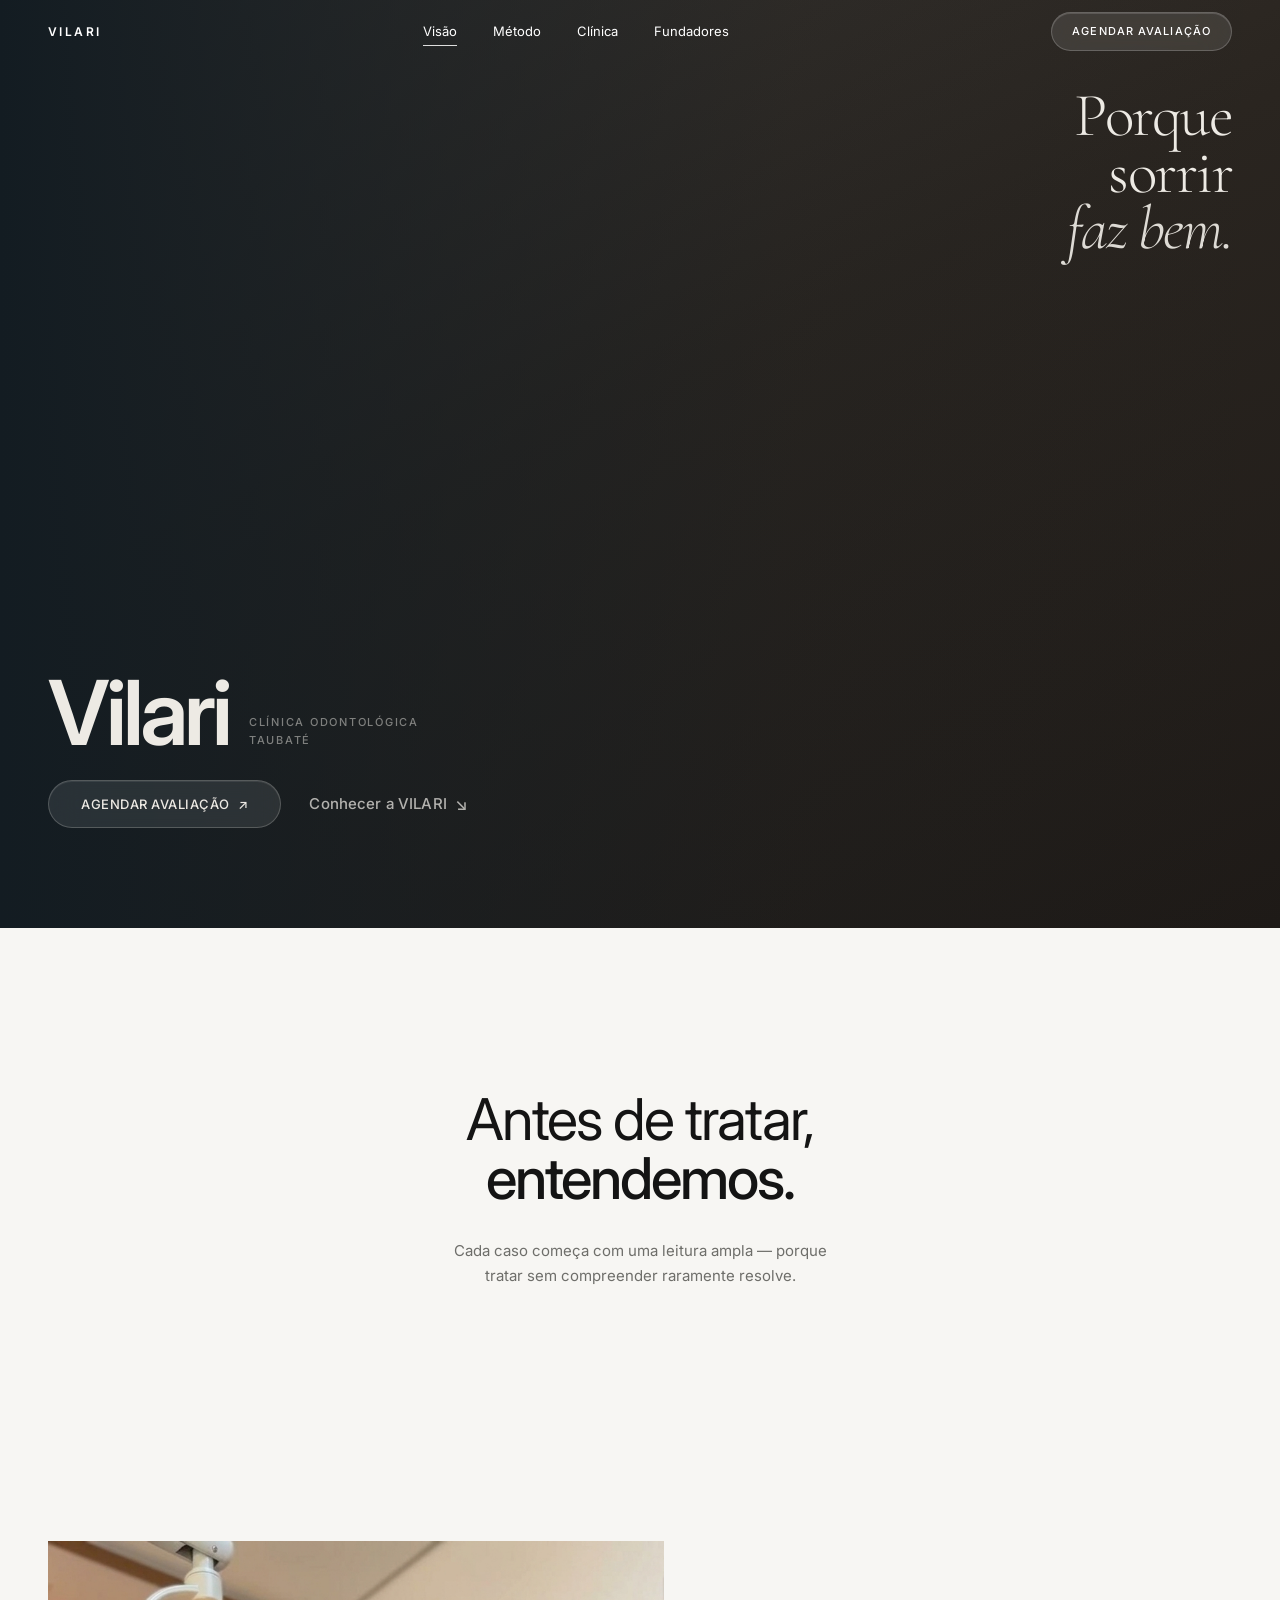
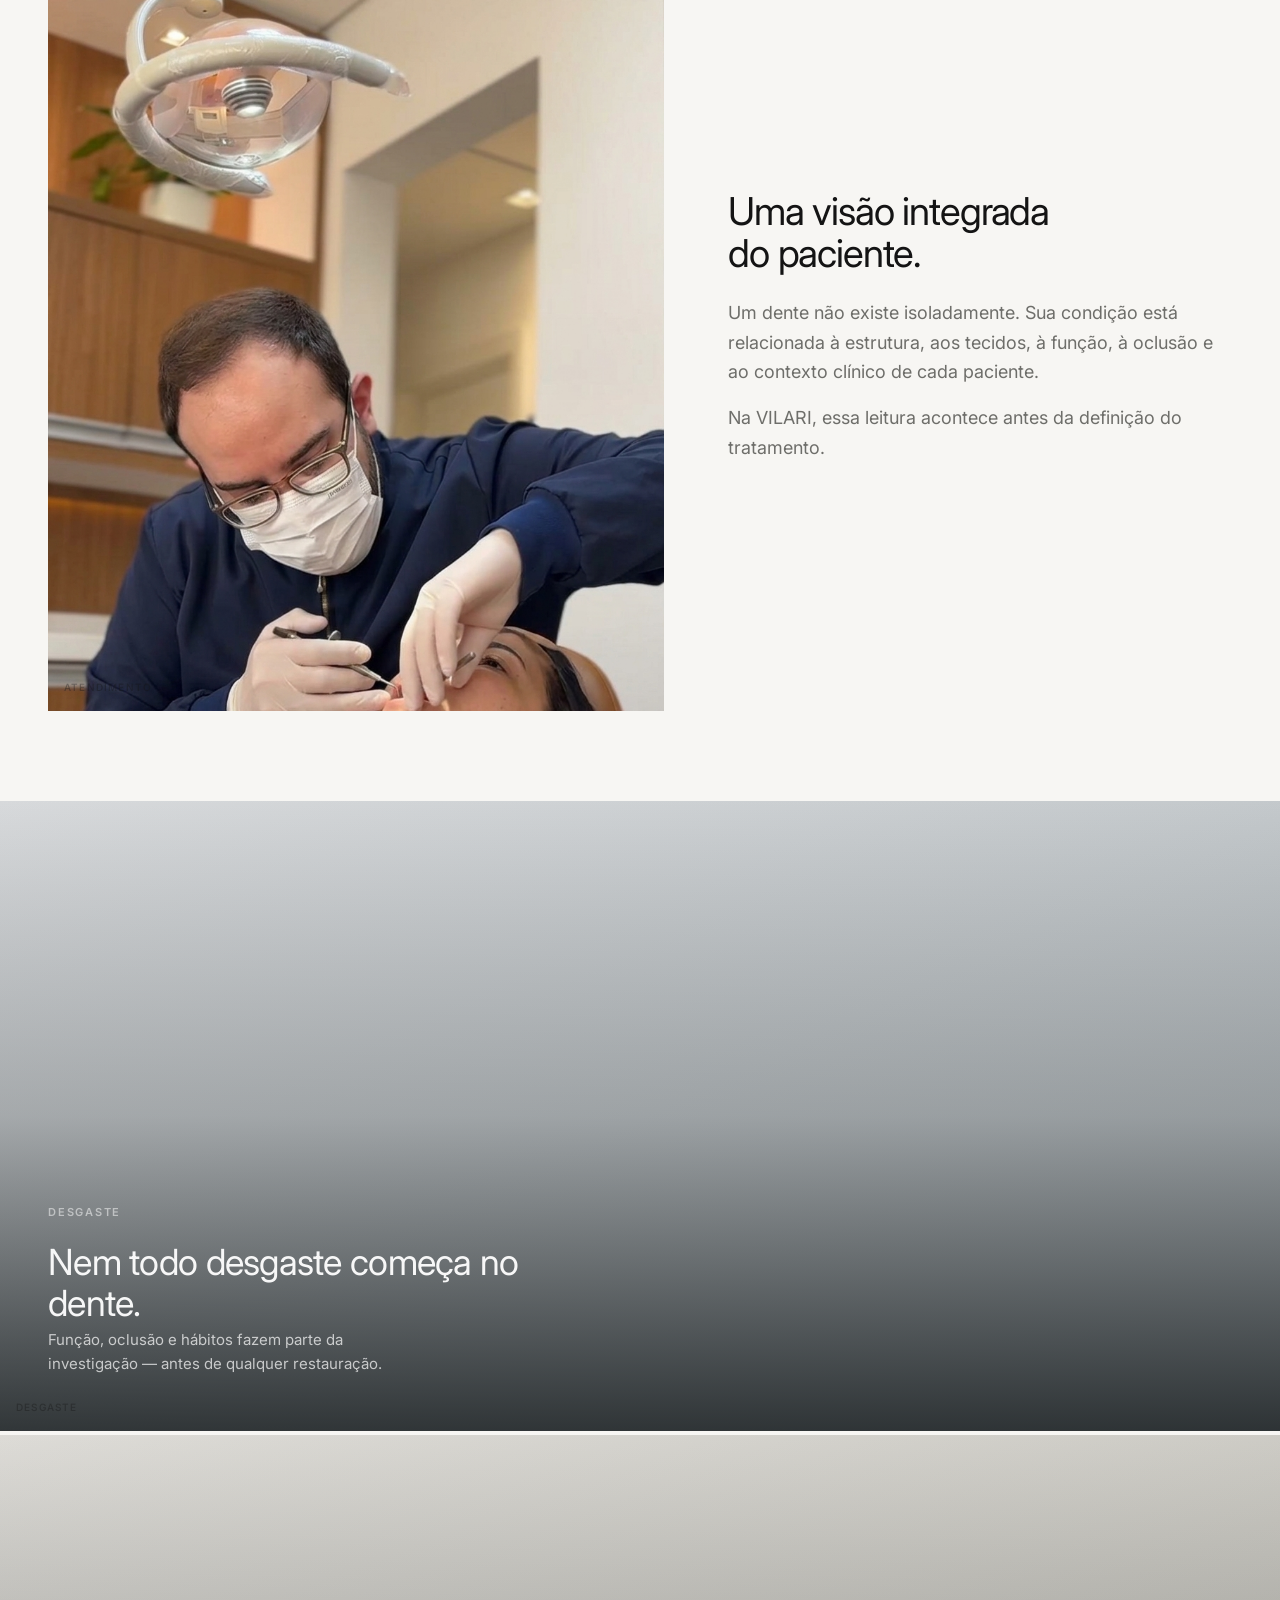
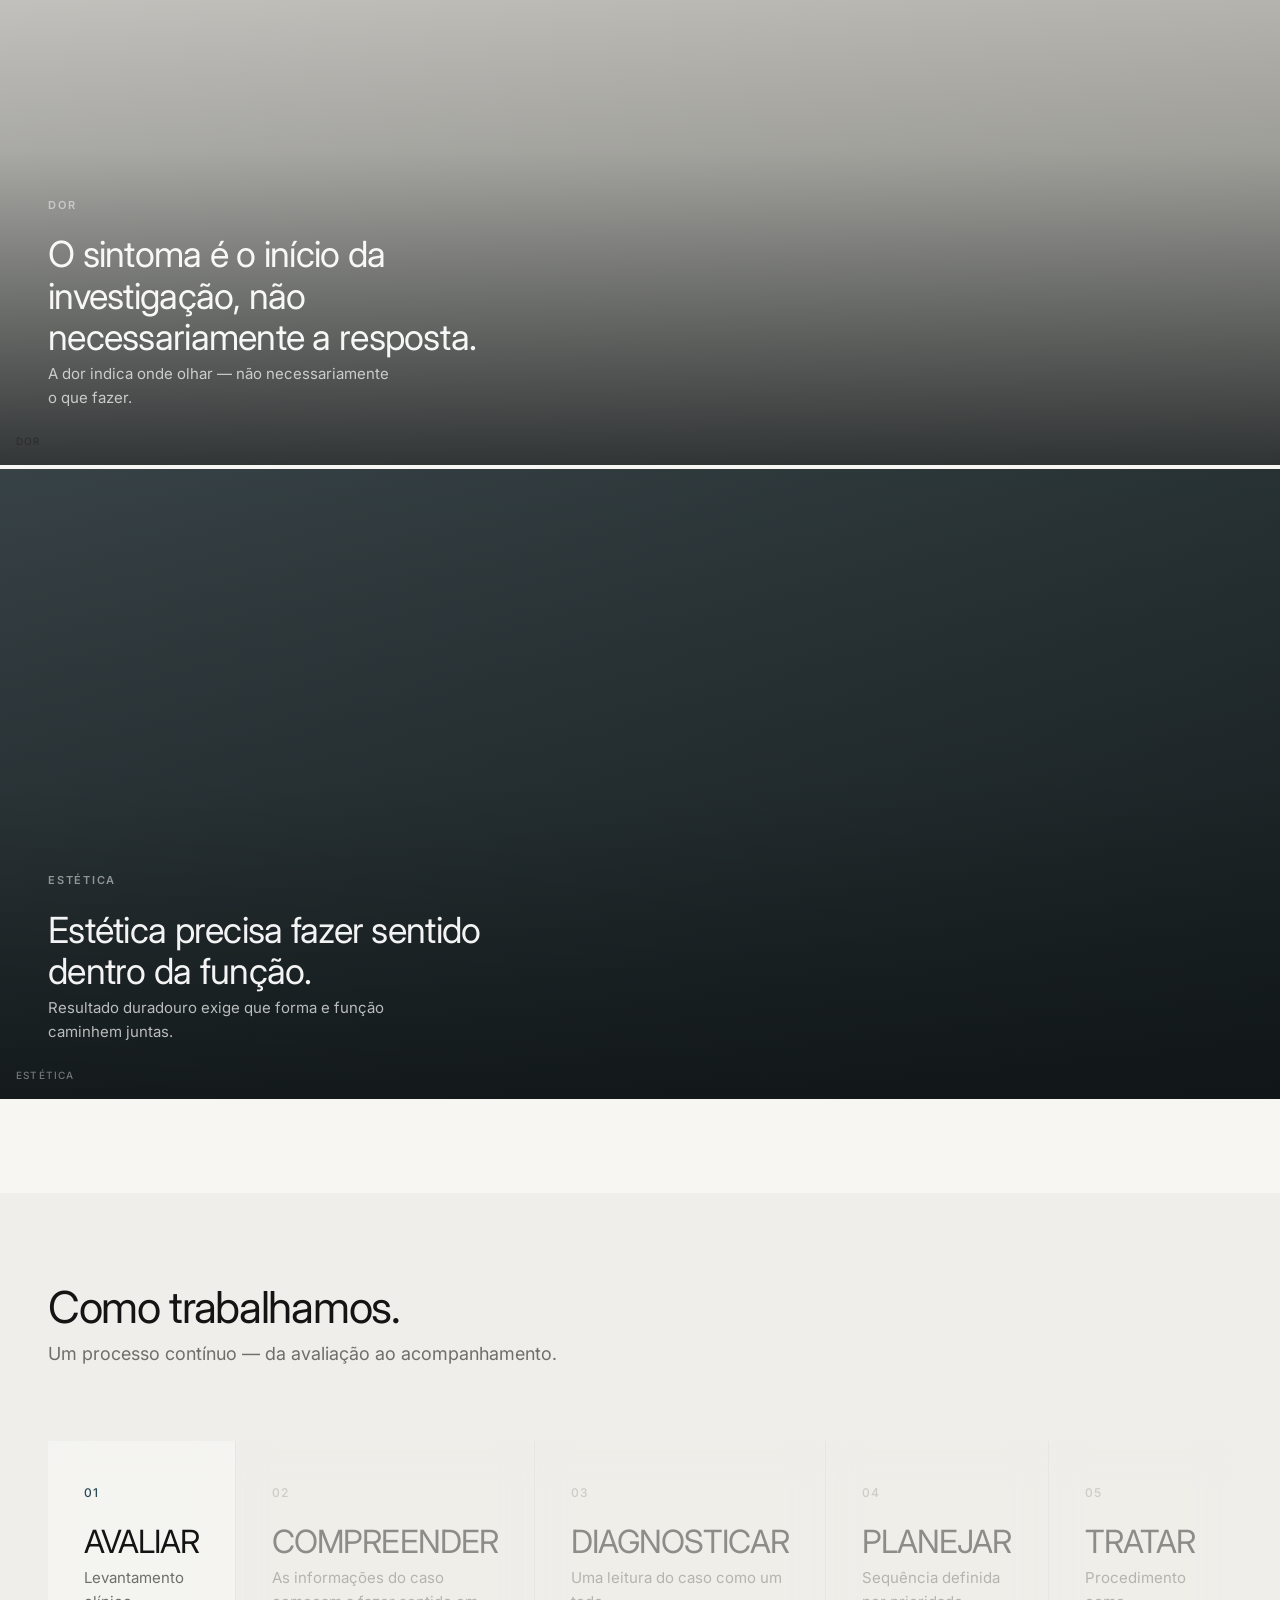
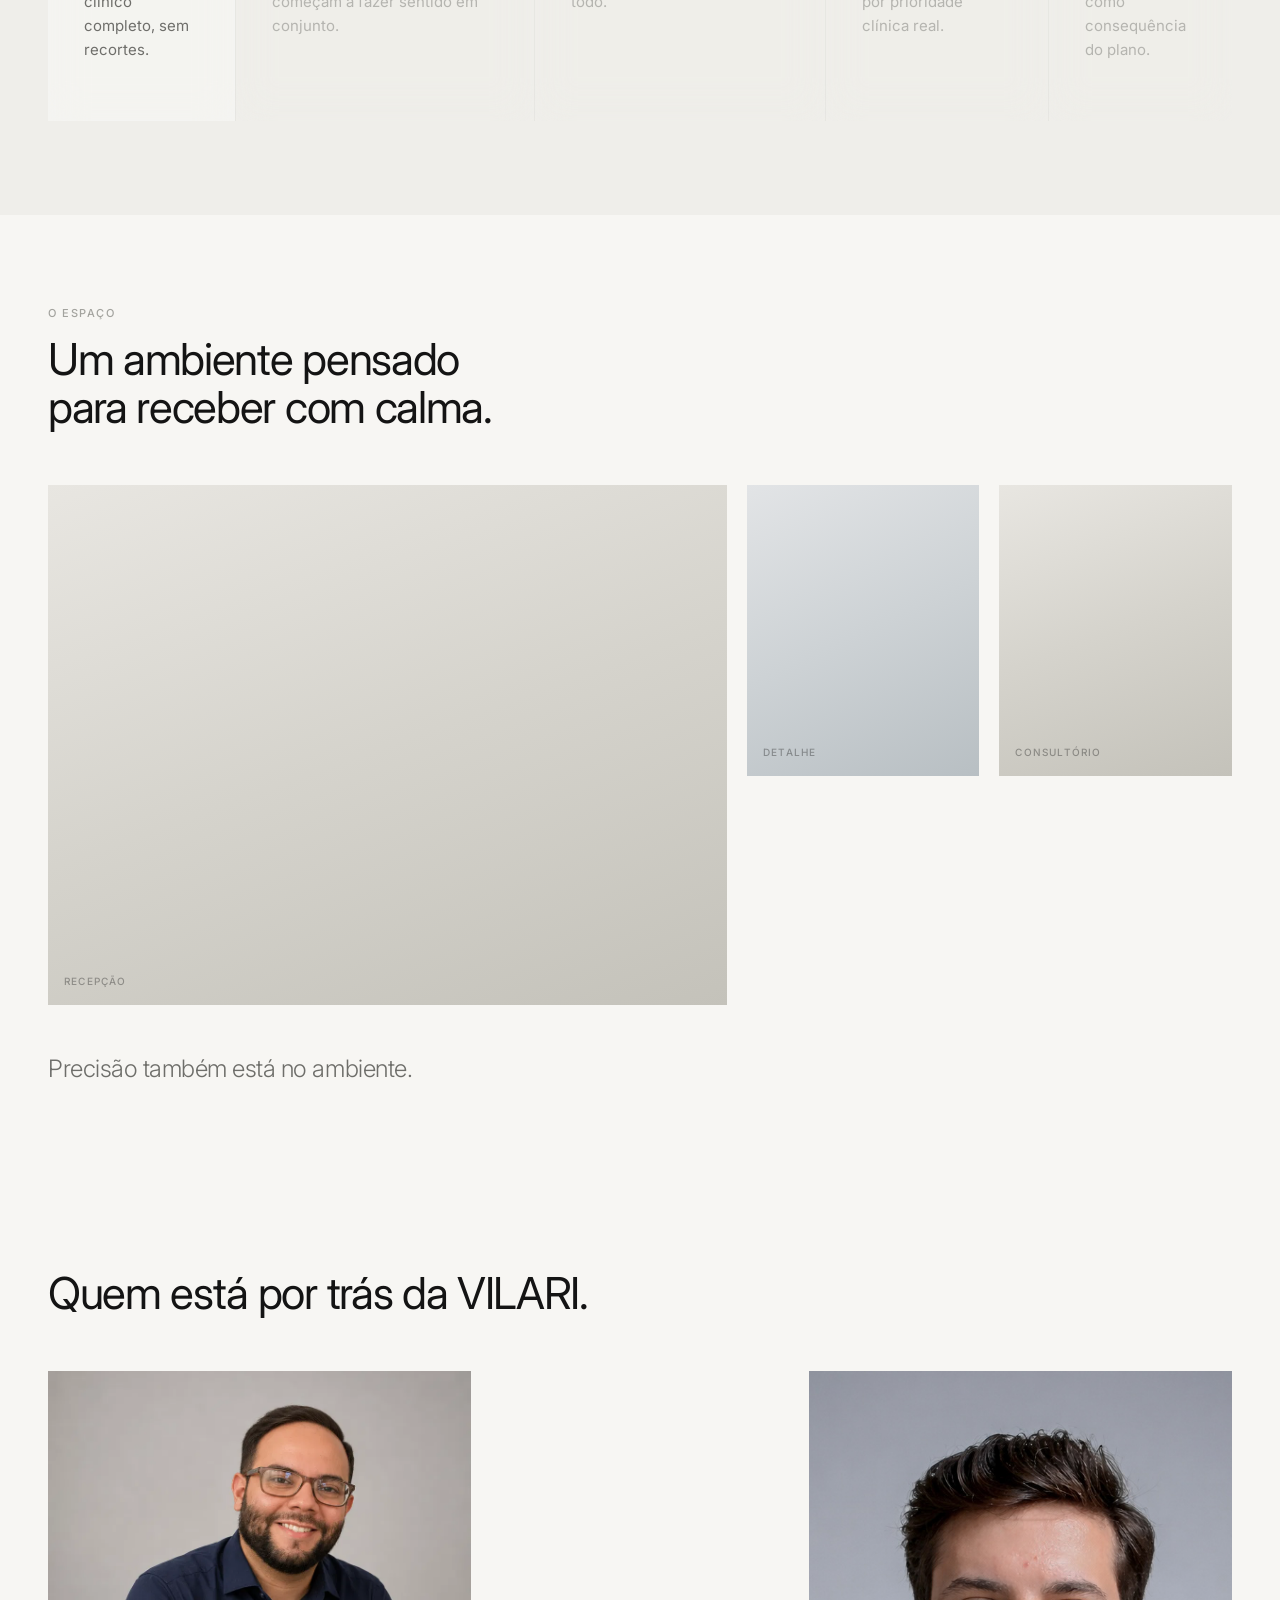
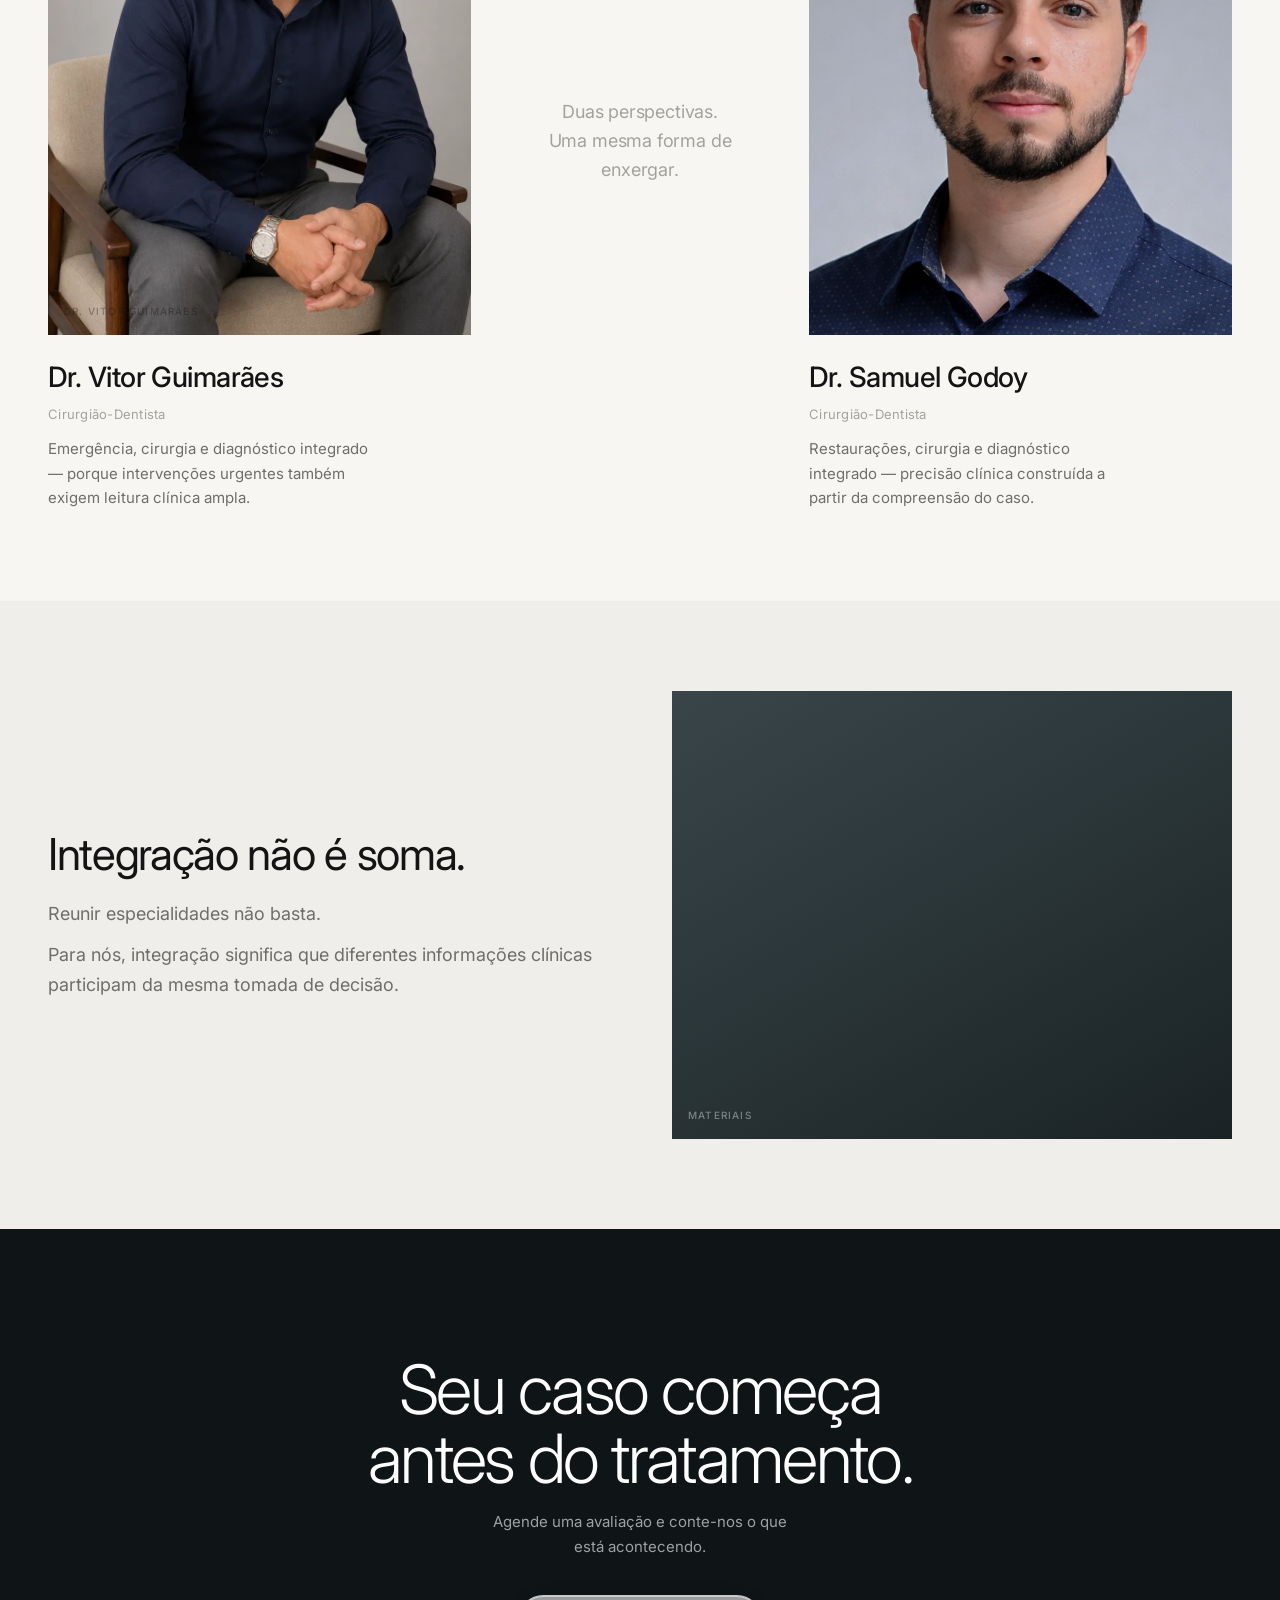
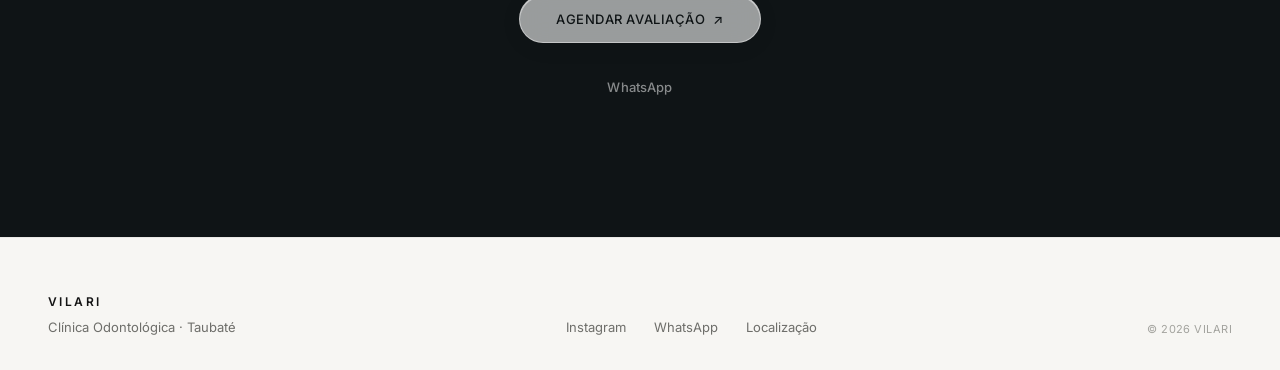
==== commit ff16c45e: "Add files via upload" ====
--- a/vilari-landing-v2.html
+++ b/vilari-landing-v2.html
@@ -4,14 +4,14 @@
 <meta charset="UTF-8">
 <meta name="viewport" content="width=device-width, initial-scale=1.0, viewport-fit=cover">
 <title>VILARI — Instituto de Odontologia</title>
-<meta name="description" content="VILARI. Ver o todo antes de tratar a parte. Instituto de Odontologia em Taubaté. Odontologia construída a partir da compreensão do paciente.">
+<meta name="description" content="VILARI. Porque sorrir faz bem. Instituto de Odontologia em Taubaté. Odontologia construída a partir da compreensão do paciente.">
 <link rel="preconnect" href="https://fonts.googleapis.com">
 <link rel="preconnect" href="https://fonts.gstatic.com" crossorigin>
-<meta name="theme-color" content="#F7F6F3">
+<meta name="theme-color" content="#131C22">
 <meta name="apple-mobile-web-app-capable" content="yes">
 <meta name="apple-mobile-web-app-status-bar-style" content="default">
 <meta name="format-detection" content="telephone=no">
-<link href="https://fonts.googleapis.com/css2?family=Inter:wght@300;400;500;600&display=swap" rel="stylesheet">
+<link href="https://fonts.googleapis.com/css2?family=Cormorant+Garamond:ital,wght@0,300;0,400;1,300&family=Inter:wght@300;400;500;600&display=swap" rel="stylesheet">
 <style>
   /* Mobile-first tokens — scaled up on larger screens */
   :root {
@@ -533,11 +533,10 @@
     transition: opacity 0.9s var(--ease), transform 0.9s var(--ease);
   }
   .reveal.visible { opacity: 1; transform: translateY(0); }
-  .hero-content > .eyebrow.reveal { transition-delay: 0s; }
-  .hero-content > .display.reveal { transition-delay: 0.07s; }
-  .hero-content > .body-lg.reveal { transition-delay: 0.14s; }
-  .hero-content > .hero-actions.reveal { transition-delay: 0.21s; }
-  .hero-content > .hero-scroll-hint.reveal { transition-delay: 0.28s; }
+  .hero-tagline.reveal { transition-delay: 0s; }
+  .hero-brand.reveal { transition-delay: 0.1s; }
+  .hero-actions.reveal { transition-delay: 0.2s; }
+  .hero-scroll-hint.reveal { transition-delay: 0.3s; }
   .hero-scroll-hint.is-hidden {
     opacity: 0;
     transform: translateY(8px);
@@ -545,58 +544,146 @@
     transition: opacity 0.5s var(--ease), transform 0.5s var(--ease);
   }
 
-  /* ── HERO ── */
+  /* ── HERO (editorial) ── */
   .hero {
+    --hero-dark: #131C22;
+    --hero-dark-mid: #1A2830;
+    --hero-text: #EDEAE4;
+    position: relative;
+    min-height: 100svh;
+    background: var(--hero-dark);
+    overflow: hidden;
+  }
+  .hero-shell {
     position: relative;
     min-height: 100svh;
     display: flex;
-    align-items: flex-end;
-    overflow: hidden;
-  }
-  .hero-bg {
+    flex-direction: column;
+  }
+  .hero-arc {
+    position: absolute;
+    top: -18%;
+    right: -22%;
+    width: min(92vw, 520px);
+    height: min(92vw, 520px);
+    border: 1px solid rgba(237, 234, 228, 0.07);
+    border-radius: 50%;
+    pointer-events: none;
+    z-index: 1;
+  }
+  .hero-arc::before {
+    content: '';
+    position: absolute;
+    inset: 18%;
+    border: 1px solid rgba(237, 234, 228, 0.04);
+    border-radius: 50%;
+  }
+  .hero-grid {
+    flex: 1;
+    position: relative;
+    min-height: 100svh;
+    z-index: 2;
+  }
+  .hero-visual {
     position: absolute;
     inset: 0;
-    z-index: 0;
-  }
-  .hero-bg .media-fill { background: linear-gradient(165deg, #3D4548 0%, #2A3235 35%, #1A2022 100%); }
-  .hero-bg img {
+    overflow: hidden;
+  }
+  .hero-visual::before {
+    content: '';
+    position: absolute;
+    inset: 0;
+    background: linear-gradient(to top, var(--hero-dark) 0%, rgba(19, 28, 34, 0.35) 42%, transparent 100%);
+    z-index: 1;
+    pointer-events: none;
+  }
+  .hero-photo {
+    width: 100%;
+    height: 100%;
+    min-height: 280px;
+  }
+  .hero-photo .media-fill {
+    background: linear-gradient(155deg, #3A3530 0%, #2A2520 45%, #1E1A17 100%);
+  }
+  .hero-photo img {
     width: 100%;
     height: 100%;
     object-fit: cover;
-  }
-  .hero-bg img.loaded ~ .media-fill { display: none; }
-  .hero-bg img:not([src]), .hero-bg img[src=""] { display: none; }
-  .hero-overlay {
-    position: absolute;
-    inset: 0;
-    background: linear-gradient(
-      to top,
-      rgba(15,20,22,0.88) 0%,
-      rgba(15,20,22,0.45) 40%,
-      rgba(15,20,22,0.15) 70%,
-      rgba(15,20,22,0.05) 100%
-    );
-    z-index: 1;
-  }
-  .hero-content {
+    object-position: 62% 18%;
+  }
+  .hero-photo img.loaded ~ .media-fill { display: none; }
+  .hero-photo img:not([src]), .hero-photo img[src=""] { display: none; }
+  .hero-copy {
     position: relative;
-    z-index: 2;
+    z-index: 3;
+    min-height: 100svh;
+    display: grid;
+    grid-template-columns: 1fr;
+    grid-template-rows: 1fr auto auto;
+    align-content: end;
+    padding-bottom: max(28px, env(safe-area-inset-bottom, 0px));
+  }
+  .hero-copy-inner {
     width: 100%;
-    padding-bottom: max(32px, env(safe-area-inset-bottom, 0px));
-    padding-top: calc(var(--nav-h) + env(safe-area-inset-top, 0) + 24px);
-  }
-  .hero-content .eyebrow { color: rgba(255,255,255,0.55); margin-bottom: 16px; }
-  .hero-content .display {
-    color: #fff;
-    max-width: 11ch;
-    margin-bottom: 16px;
-  }
-  .hero-content .body-lg {
-    color: rgba(255,255,255,0.75);
-    max-width: 32ch;
-    margin-bottom: 28px;
-    font-size: 1rem;
-    line-height: 1.6;
+    min-height: 100svh;
+    display: grid;
+    grid-template-columns: 1fr;
+    grid-template-rows: 1fr auto;
+    align-content: end;
+    gap: 0;
+    padding-top: calc(var(--nav-h) + env(safe-area-inset-top, 0px));
+  }
+  .hero-left {
+    grid-row: 2;
+    display: flex;
+    flex-direction: column;
+    gap: 20px;
+  }
+  .hero-tagline {
+    font-family: 'Cormorant Garamond', Georgia, 'Times New Roman', serif;
+    font-weight: 300;
+    font-size: clamp(2.75rem, 11vw, 4.25rem);
+    line-height: 0.92;
+    letter-spacing: -0.025em;
+    color: var(--hero-text);
+    grid-row: 1;
+    align-self: start;
+    justify-self: end;
+    text-align: right;
+    width: fit-content;
+    max-width: min(92vw, 360px);
+    margin-top: clamp(24px, 8vh, 64px);
+    margin-bottom: auto;
+  }
+  .hero-line { display: block; }
+  .hero-line--last {
+    font-style: italic;
+    font-weight: 300;
+    opacity: 0.92;
+  }
+  .hero-brand {
+    display: flex;
+    flex-wrap: wrap;
+    align-items: flex-end;
+    gap: 14px 20px;
+    margin-bottom: 0;
+  }
+  .hero-logo {
+    font-family: 'Inter', -apple-system, BlinkMacSystemFont, sans-serif;
+    font-size: clamp(3rem, 14vw, 4.5rem);
+    font-weight: 600;
+    letter-spacing: -0.045em;
+    line-height: 0.88;
+    color: var(--hero-text);
+  }
+  .hero-descriptor {
+    font-size: 0.625rem;
+    font-weight: 500;
+    letter-spacing: 0.16em;
+    text-transform: uppercase;
+    color: rgba(237, 234, 228, 0.48);
+    line-height: 1.65;
+    padding-bottom: 0.35em;
   }
   .hero-actions {
     display: flex;
@@ -606,35 +693,39 @@
   }
   .hero-actions .btn-hero {
     width: 100%;
-    background: var(--glass-light);
+    background: rgba(237, 234, 228, 0.1);
     backdrop-filter: blur(16px) saturate(var(--glass-saturate));
     -webkit-backdrop-filter: blur(16px) saturate(var(--glass-saturate));
-    color: var(--dark);
+    color: var(--hero-text);
     font-size: 0.8125rem;
-    border: 1px solid var(--glass-light-border);
-    box-shadow: var(--glass-shadow), var(--glass-inset);
+    border: 1px solid rgba(237, 234, 228, 0.22);
+    box-shadow: inset 0 1px 0 rgba(255, 255, 255, 0.08);
   }
   .hero-actions .link {
     justify-content: center;
-    color: rgba(255,255,255,0.8);
+    color: rgba(237, 234, 228, 0.72);
   }
   .hero-scroll-hint {
+    position: absolute;
+    bottom: max(20px, env(safe-area-inset-bottom, 0px));
+    left: 50%;
+    transform: translateX(-50%);
+    z-index: 4;
     display: flex;
     align-items: center;
     justify-content: center;
     gap: 8px;
-    margin-top: 40px;
     font-size: 0.6875rem;
     font-weight: 500;
     letter-spacing: 0.12em;
     text-transform: uppercase;
-    color: rgba(255,255,255,0.4);
+    color: rgba(237, 234, 228, 0.32);
   }
   .hero-scroll-hint span {
     display: block;
     width: 1px;
     height: 24px;
-    background: rgba(255,255,255,0.25);
+    background: rgba(237, 234, 228, 0.22);
     animation: scrollPulse 2s var(--ease) infinite;
   }
   @keyframes scrollPulse {
@@ -1144,8 +1235,49 @@
   @media (max-width: 767px) {
     :root { --section-y: 84px; }
 
+    .hero-grid { min-height: 100svh; }
+    .hero-visual::before {
+      background: linear-gradient(
+        to top,
+        var(--hero-dark) 0%,
+        rgba(19, 28, 34, 0.96) 30%,
+        rgba(19, 28, 34, 0.72) 48%,
+        rgba(19, 28, 34, 0.35) 68%,
+        rgba(19, 28, 34, 0.12) 100%
+      );
+    }
+    .hero-photo img { object-position: 50% 20%; }
+    .hero-copy-inner {
+      padding-top: calc(var(--nav-h) + env(safe-area-inset-top, 0px));
+      min-height: calc(100svh - env(safe-area-inset-bottom, 0px));
+    }
+    .hero-tagline {
+      font-size: clamp(2.5rem, 12vw, 3.5rem);
+      margin-top: clamp(16px, 5vh, 40px);
+      max-width: min(88vw, 340px);
+    }
+    .hero-left { gap: 18px; }
+    .hero-logo { font-size: clamp(2.5rem, 13vw, 3.25rem); }
+    .hero-brand {
+      flex-direction: column;
+      align-items: flex-start;
+      gap: 6px;
+    }
+    .hero-descriptor {
+      padding-bottom: 0;
+      font-size: 0.5625rem;
+      letter-spacing: 0.18em;
+    }
+    .hero-arc {
+      top: 6%;
+      right: -38%;
+      width: min(105vw, 380px);
+      height: min(105vw, 380px);
+      opacity: 0.65;
+    }
     .hero-actions .btn-hero { border-radius: 12px; min-height: 52px; }
     .hero-actions .link:active { opacity: 0.65; }
+    .hero-scroll-hint { bottom: max(24px, env(safe-area-inset-bottom, 0px)); }
 
     .statement { padding-top: calc(var(--section-y) + 8px); }
     .split-inner { gap: 40px; }
@@ -1157,6 +1289,8 @@
       touch-action: pan-x;
     }
 
+    .hero-scroll-hint { display: none; }
+
     .founder-name { font-size: 1.375rem; }
     .founder-bio { font-size: 1rem; line-height: 1.65; }
 
@@ -1179,12 +1313,37 @@
 
     .nav-cta-mobile-header { display: none !important; }
 
-    .hero-content {
+    .hero-copy-inner {
+      grid-template-columns: minmax(0, 1fr) minmax(0, 1.1fr);
+      grid-template-rows: 1fr;
+      align-content: stretch;
+      align-items: end;
+      padding-top: calc(var(--nav-h) + env(safe-area-inset-top, 0px) + 24px);
       padding-bottom: clamp(48px, 8vh, 80px);
-      padding-top: calc(var(--nav-h) + env(safe-area-inset-top, 0) + 40px);
-    }
-    .hero-content .display { max-width: 14ch; }
-    .hero-content .body-lg { font-size: clamp(0.9375rem, 1.5vw, 1.0625rem); max-width: 36ch; }
+    }
+    .hero-left {
+      grid-column: 1;
+      grid-row: 1;
+      align-self: end;
+      gap: clamp(24px, 3vh, 36px);
+      max-width: 480px;
+    }
+    .hero-tagline {
+      grid-column: 2;
+      grid-row: 1;
+      align-self: center;
+      justify-self: end;
+      text-align: right;
+      font-size: clamp(3.25rem, 4.8vw, 5.25rem);
+      margin-top: 0;
+      max-width: min(38vw, 500px);
+    }
+    .hero-brand {
+      flex-direction: row;
+      align-items: flex-end;
+    }
+    .hero-logo { font-size: clamp(4rem, 7vw, 6.5rem); }
+    .hero-descriptor { font-size: 0.6875rem; }
     .hero-actions {
       flex-direction: row;
       flex-wrap: wrap;
@@ -1193,7 +1352,21 @@
     }
     .hero-actions .btn-hero { width: auto; }
     .hero-actions .link { justify-content: flex-start; }
-    .hero-scroll-hint { display: none; }
+    .hero-visual::before {
+      background: linear-gradient(to right, var(--hero-dark) 0%, rgba(19, 28, 34, 0.5) 35%, rgba(19, 28, 34, 0.15) 62%, transparent 100%);
+    }
+    .hero-photo img { object-position: 58% 22%; }
+    .hero-arc {
+      top: -12%;
+      right: 8%;
+      width: min(55vw, 680px);
+      height: min(55vw, 680px);
+    }
+    .hero-scroll-hint {
+      left: var(--inset-l);
+      transform: none;
+      bottom: clamp(32px, 5vh, 48px);
+    }
 
     .statement {
       padding: clamp(100px, 18vh, 180px) 0;
@@ -1331,18 +1504,17 @@
     .wa-fab { display: none; }
 
     /* Hero */
-    .hero-content > .eyebrow.reveal { transition-delay: 0s; }
-    .hero-content > .display.reveal { transition-delay: 0.08s; }
-    .hero-content > .body-lg.reveal { transition-delay: 0.16s; }
-    .hero-content > .hero-actions.reveal { transition-delay: 0.24s; }
+    .hero-tagline.reveal { transition-delay: 0s; }
+    .hero-brand.reveal { transition-delay: 0.1s; }
+    .hero-actions.reveal { transition-delay: 0.2s; }
     .hero-actions .btn-hero {
       border-radius: 100px;
       padding-inline: 32px;
-      transition: background 0.35s var(--spring-soft), transform 0.2s var(--spring), box-shadow 0.35s;
-    }
-    .hero-bg img {
+      transition: background 0.35s var(--spring-soft), transform 0.2s var(--spring), box-shadow 0.35s, border-color 0.35s;
+    }
+    .hero-photo img {
       will-change: transform;
-      transform: scale(1.05);
+      transform: scale(1.04);
       transition: none;
     }
 
@@ -1356,7 +1528,9 @@
     @media (hover: hover) {
       .hero-actions .btn-hero:hover {
         transform: translateY(-2px);
-        box-shadow: 0 12px 40px rgba(15, 20, 22, 0.14), var(--glass-inset);
+        background: rgba(237, 234, 228, 0.16);
+        border-color: rgba(237, 234, 228, 0.32);
+        box-shadow: 0 12px 40px rgba(0, 0, 0, 0.2), inset 0 1px 0 rgba(255, 255, 255, 0.1);
       }
       .cta-final .btn:hover {
         transform: translateY(-2px);
@@ -1470,8 +1644,6 @@
     .method-step:first-child { border-left: none; }
     .method-step:last-child { border-bottom: none; }
     .method-word { font-size: clamp(1.5rem, 2.5vw, 2.25rem); }
-    .hero-content .display { max-width: 14ch; }
-
     .statement .display { font-size: clamp(2.75rem, 4.5vw, 4.25rem); }
     .split-copy .heading { font-size: clamp(2rem, 3vw, 2.75rem); }
     .integration-copy .heading { max-width: 16ch; }
@@ -1480,7 +1652,7 @@
   @media (prefers-reduced-motion: reduce) {
     html { scroll-behavior: auto; }
     .reveal { opacity: 1; transform: none; transition: none; }
-    .hero-content > .reveal { transition-delay: 0s !important; }
+    .hero .reveal { transition-delay: 0s !important; }
     .media img, .case-bg img { transition: none; }
     .case-desc { opacity: 1; transform: none; }
     .method-step { opacity: 1; transform: none; }
@@ -1547,19 +1719,34 @@
 
 <!-- 01 HERO -->
 <section class="hero" id="visao">
-  <div class="hero-bg media">
-    <img src="fotos/hero-arquitetura.jpg" alt="Arquitetura da clínica VILARI">
-    <div class="media-fill tone-deep"></div>
-    <span class="media-tag">Arquitetura</span>
-  </div>
-  <div class="hero-overlay"></div>
-  <div class="hero-content wrap">
-    <p class="eyebrow reveal">Instituto de Odontologia · Taubaté</p>
-    <h1 class="display reveal">Ver o todo antes de tratar a parte.</h1>
-    <p class="body-lg reveal">Odontologia construída a partir da compreensão do paciente.</p>
-    <div class="hero-actions reveal">
-      <a href="#contato" class="btn btn-hero">Agendar avaliação <span class="icon">↗</span></a>
-      <a href="#declaracao" class="link link-light">Conhecer a VILARI <span class="icon">↘</span></a>
+  <div class="hero-shell">
+    <div class="hero-arc" aria-hidden="true"></div>
+    <div class="hero-grid">
+      <div class="hero-copy">
+        <div class="hero-copy-inner wrap">
+          <div class="hero-left">
+            <div class="hero-brand reveal">
+              <span class="hero-logo" aria-hidden="true">Vilari</span>
+              <p class="hero-descriptor">Clínica Odontológica<br>Taubaté</p>
+            </div>
+            <div class="hero-actions reveal">
+              <a href="#contato" class="btn btn-hero">Agendar avaliação <span class="icon">↗</span></a>
+              <a href="#declaracao" class="link link-light">Conhecer a VILARI <span class="icon">↘</span></a>
+            </div>
+          </div>
+          <h1 class="hero-tagline reveal">
+            <span class="hero-line">Porque</span>
+            <span class="hero-line">sorrir</span>
+            <span class="hero-line hero-line--last">faz bem.</span>
+          </h1>
+        </div>
+      </div>
+      <div class="hero-visual">
+        <div class="hero-photo media">
+          <img src="fotos/hero-sorriso.jpg" alt="Sorriso natural — VILARI Clínica Odontológica">
+          <div class="media-fill tone-warm"></div>
+        </div>
+      </div>
     </div>
     <div class="hero-scroll-hint reveal" aria-hidden="true">
       <span></span>
@@ -1807,7 +1994,7 @@
   <div class="wrap">
     <div class="footer-brand">
       <span class="wordmark">Vilari</span>
-      <p>Instituto de Odontologia · Taubaté</p>
+      <p>Clínica Odontológica · Taubaté</p>
     </div>
     <div class="footer-links">
       <a href="https://instagram.com/vilari" target="_blank" rel="noopener">Instagram</a>
@@ -1832,7 +2019,7 @@
 
   const header = document.getElementById('header');
   const hero = document.querySelector('.hero');
-  const heroBgImg = document.querySelector('.hero-bg img');
+  const heroBgImg = document.querySelector('.hero-photo img');
   const mobileCta = document.getElementById('mobileCta');
   const navLinks = document.querySelectorAll('.nav-link');
   const navSections = ['visao', 'metodo', 'clinica', 'fundadores']
@@ -1900,7 +2087,7 @@
       const scrollY = window.scrollY;
       if (scrollY >= heroH) return;
       const progress = scrollY / heroH;
-      heroBgImg.style.transform = `scale(${1.05 + progress * 0.04}) translateY(${scrollY * 0.28}px)`;
+      heroBgImg.style.transform = `scale(${1.04 + progress * 0.04}) translateY(${scrollY * 0.22}px)`;
     });
   }
 
@@ -1928,7 +2115,7 @@
   }
   window.addEventListener('scroll', updateHeader, { passive: true });
   isMobile.addEventListener('change', () => {
-    if (heroBgImg) heroBgImg.style.transform = isMobile.matches ? '' : 'scale(1.05)';
+    if (heroBgImg) heroBgImg.style.transform = isMobile.matches ? '' : 'scale(1.04)';
     updateHeader();
   });
   isDesktopNav.addEventListener('change', updateActiveNav);
@@ -1996,7 +2183,7 @@
   /* Hero: reveal imediato ao carregar */
   if (!reduced) {
     requestAnimationFrame(() => {
-      document.querySelectorAll('.hero-content .reveal').forEach(el => el.classList.add('visible'));
+      document.querySelectorAll('.hero .reveal').forEach(el => el.classList.add('visible'));
     });
   }
 
@@ -2092,7 +2279,7 @@
   if (reduced) steps.forEach(s => s.classList.add('active'));
 
   /* Media: show placeholder until image loads */
-  document.querySelectorAll('.media img, .hero-bg img').forEach(img => {
+  document.querySelectorAll('.media img, .hero-photo img').forEach(img => {
     const src = img.getAttribute('src');
     if (!src) return;
     const fill = img.parentElement.querySelector('.media-fill');
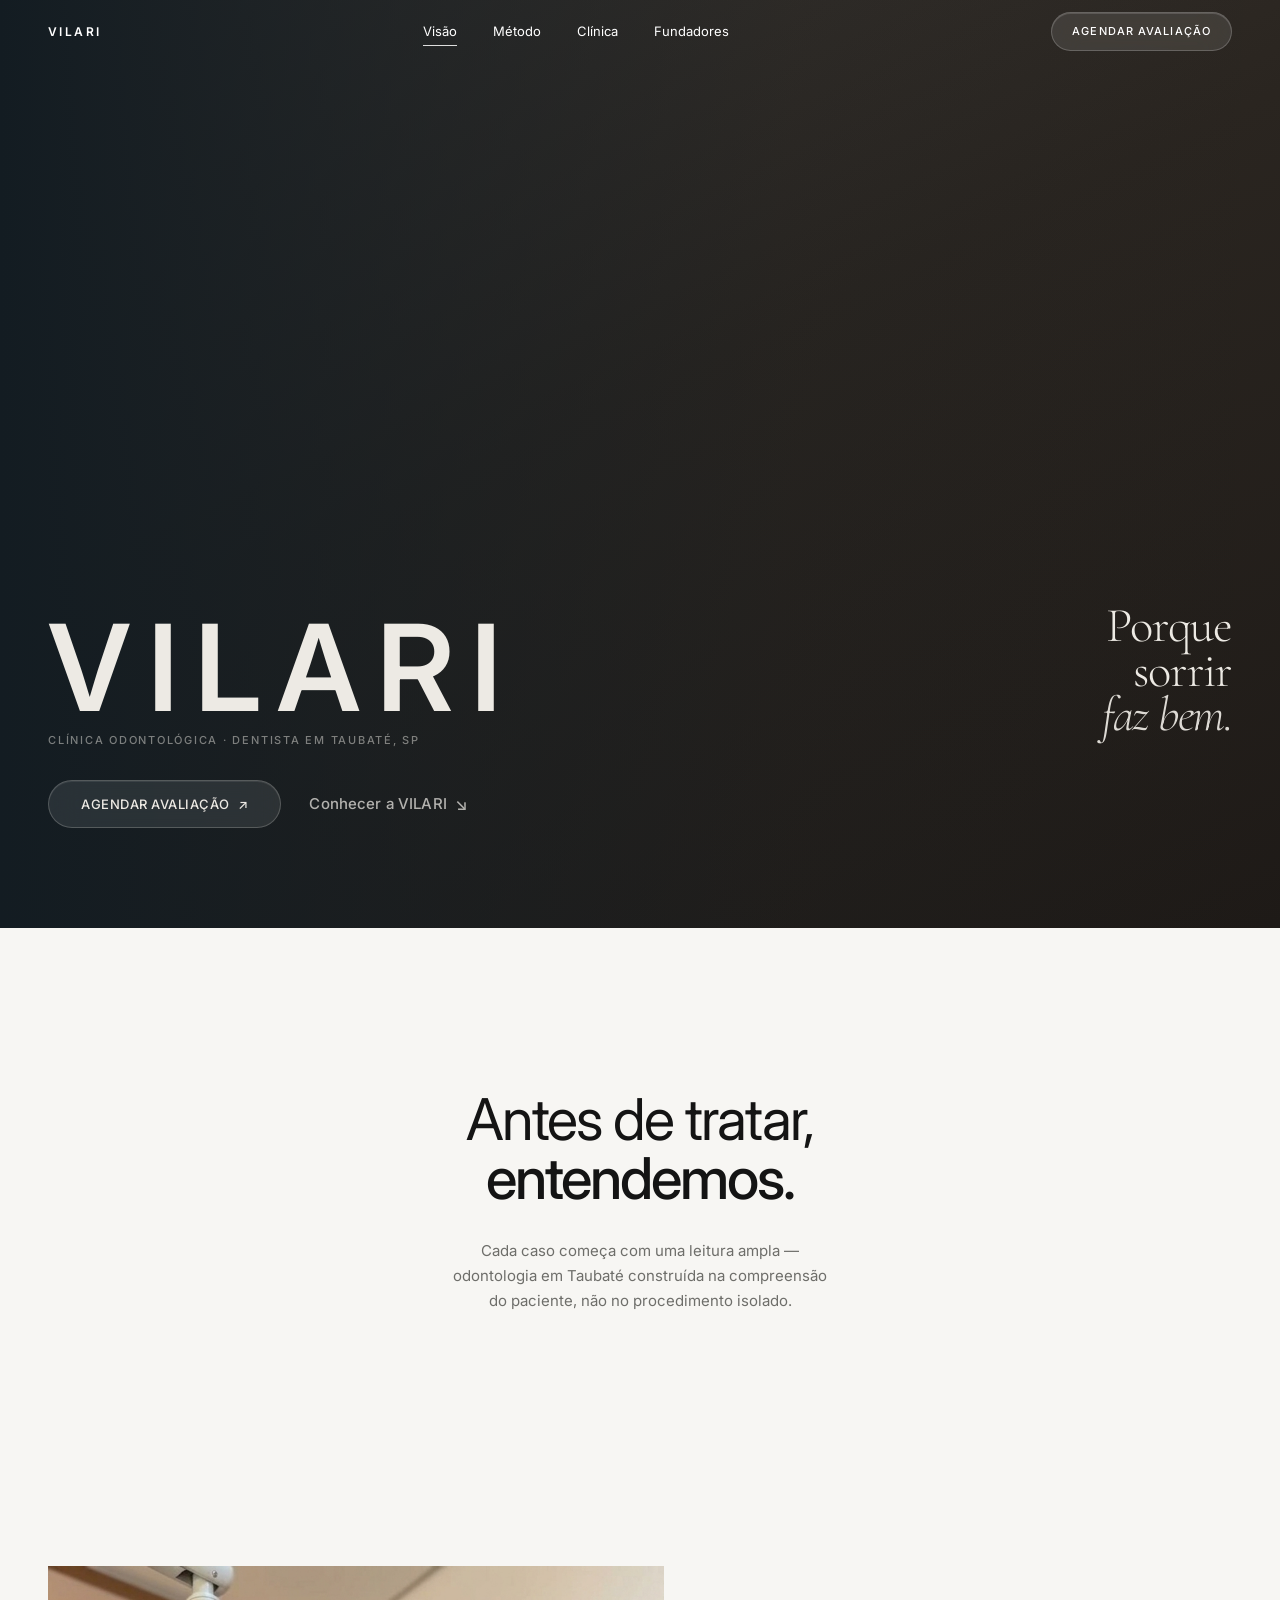
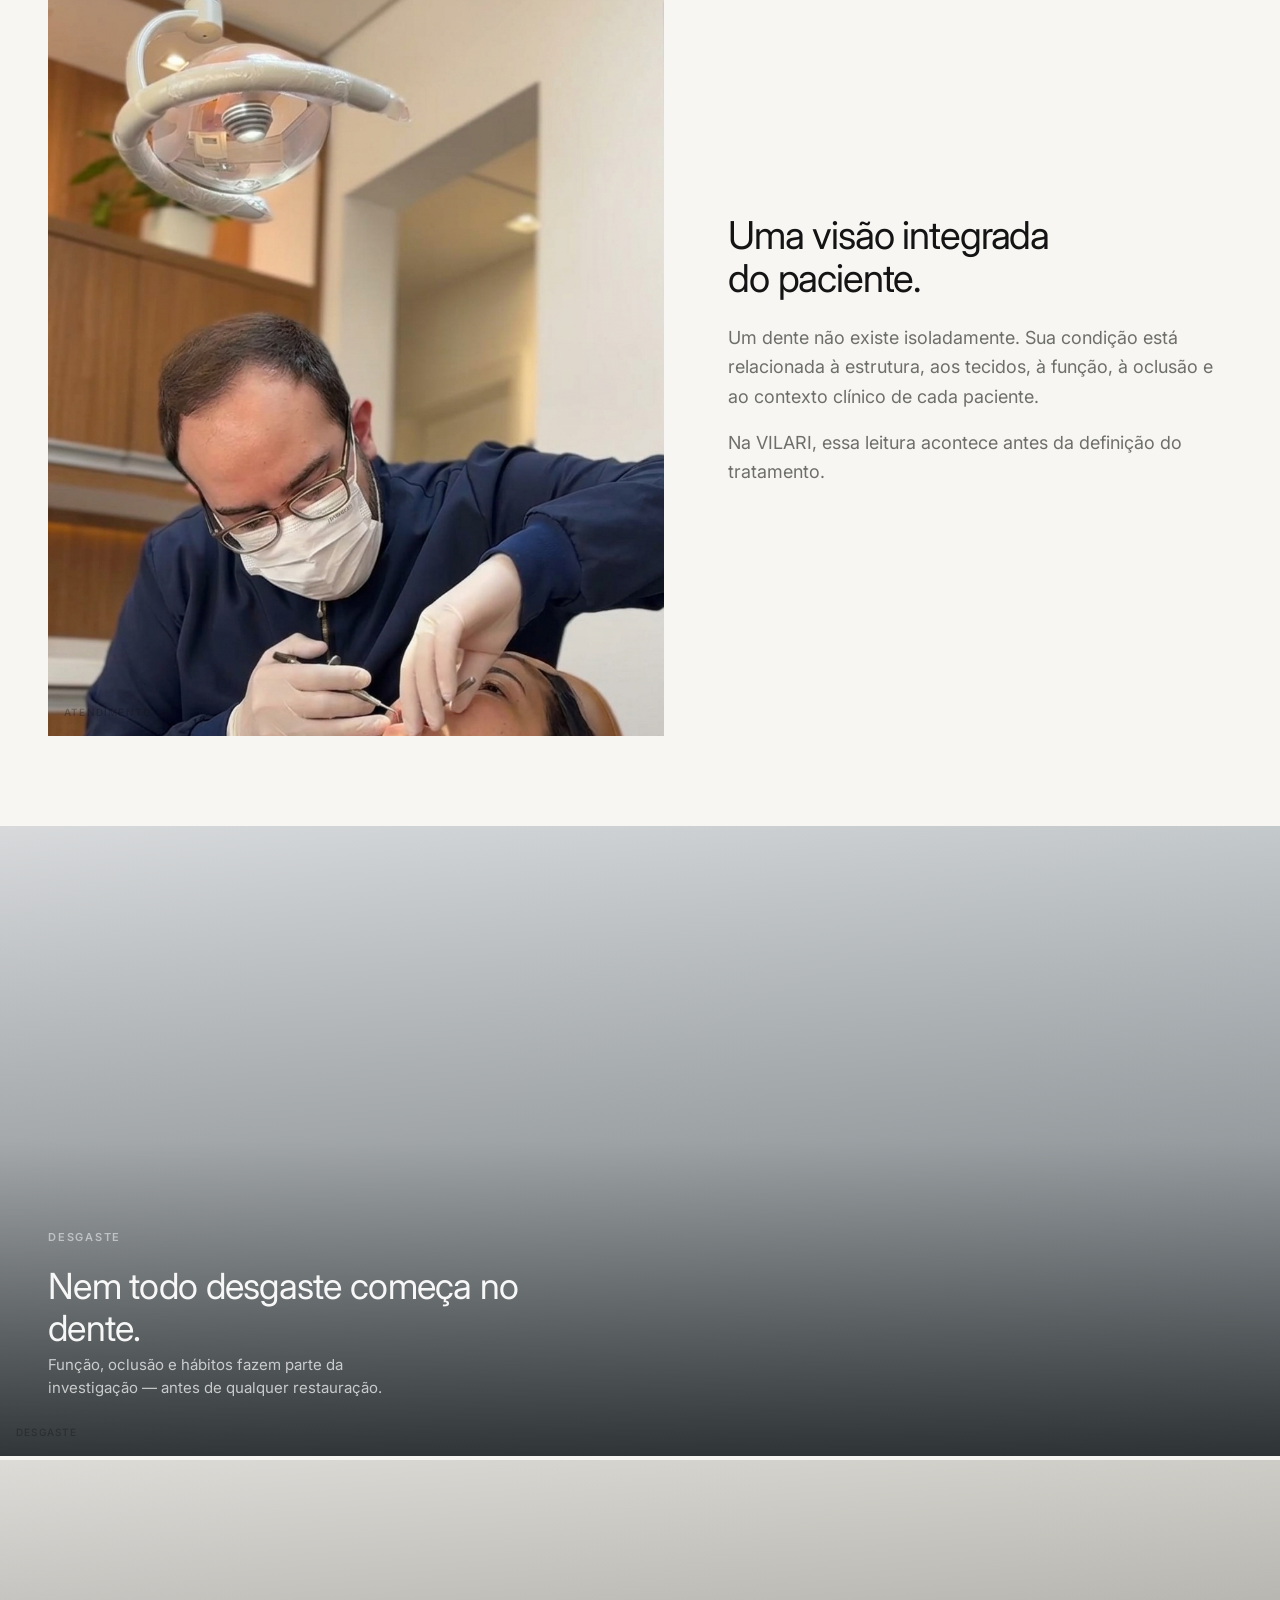
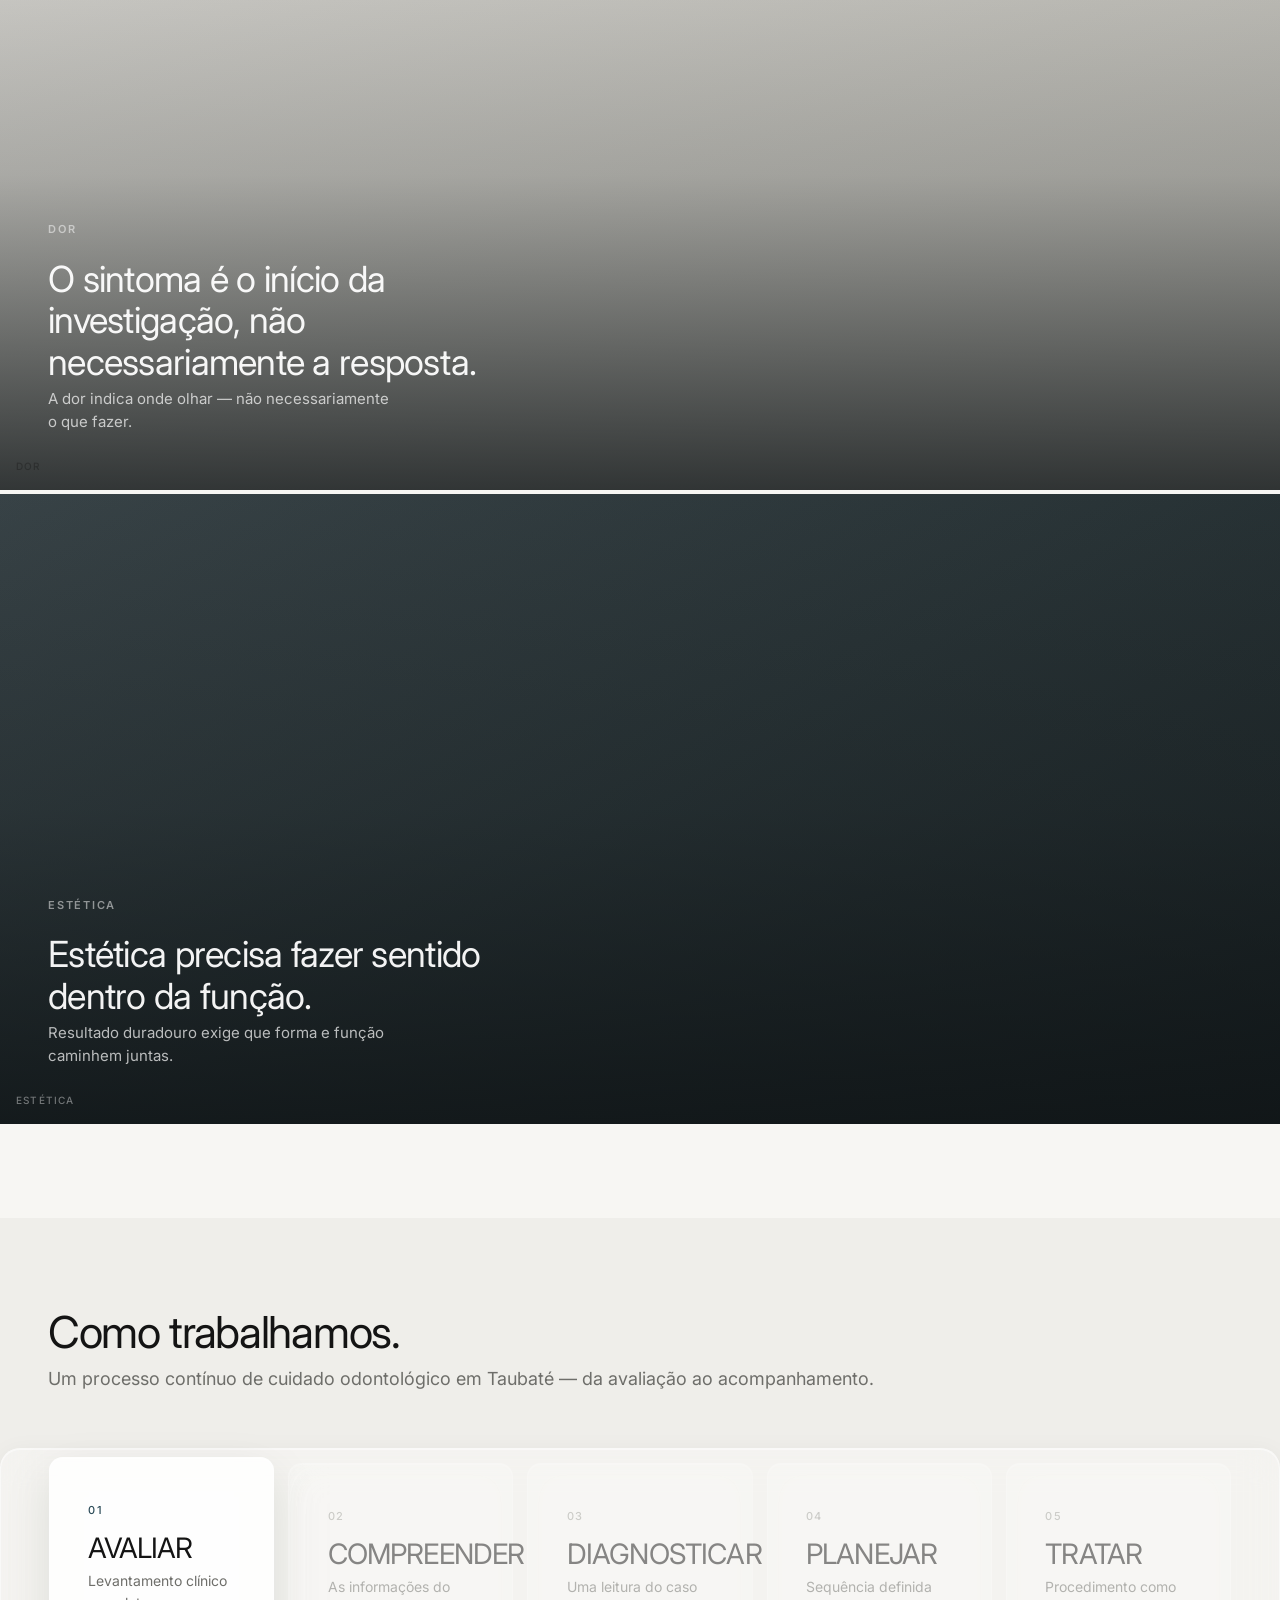
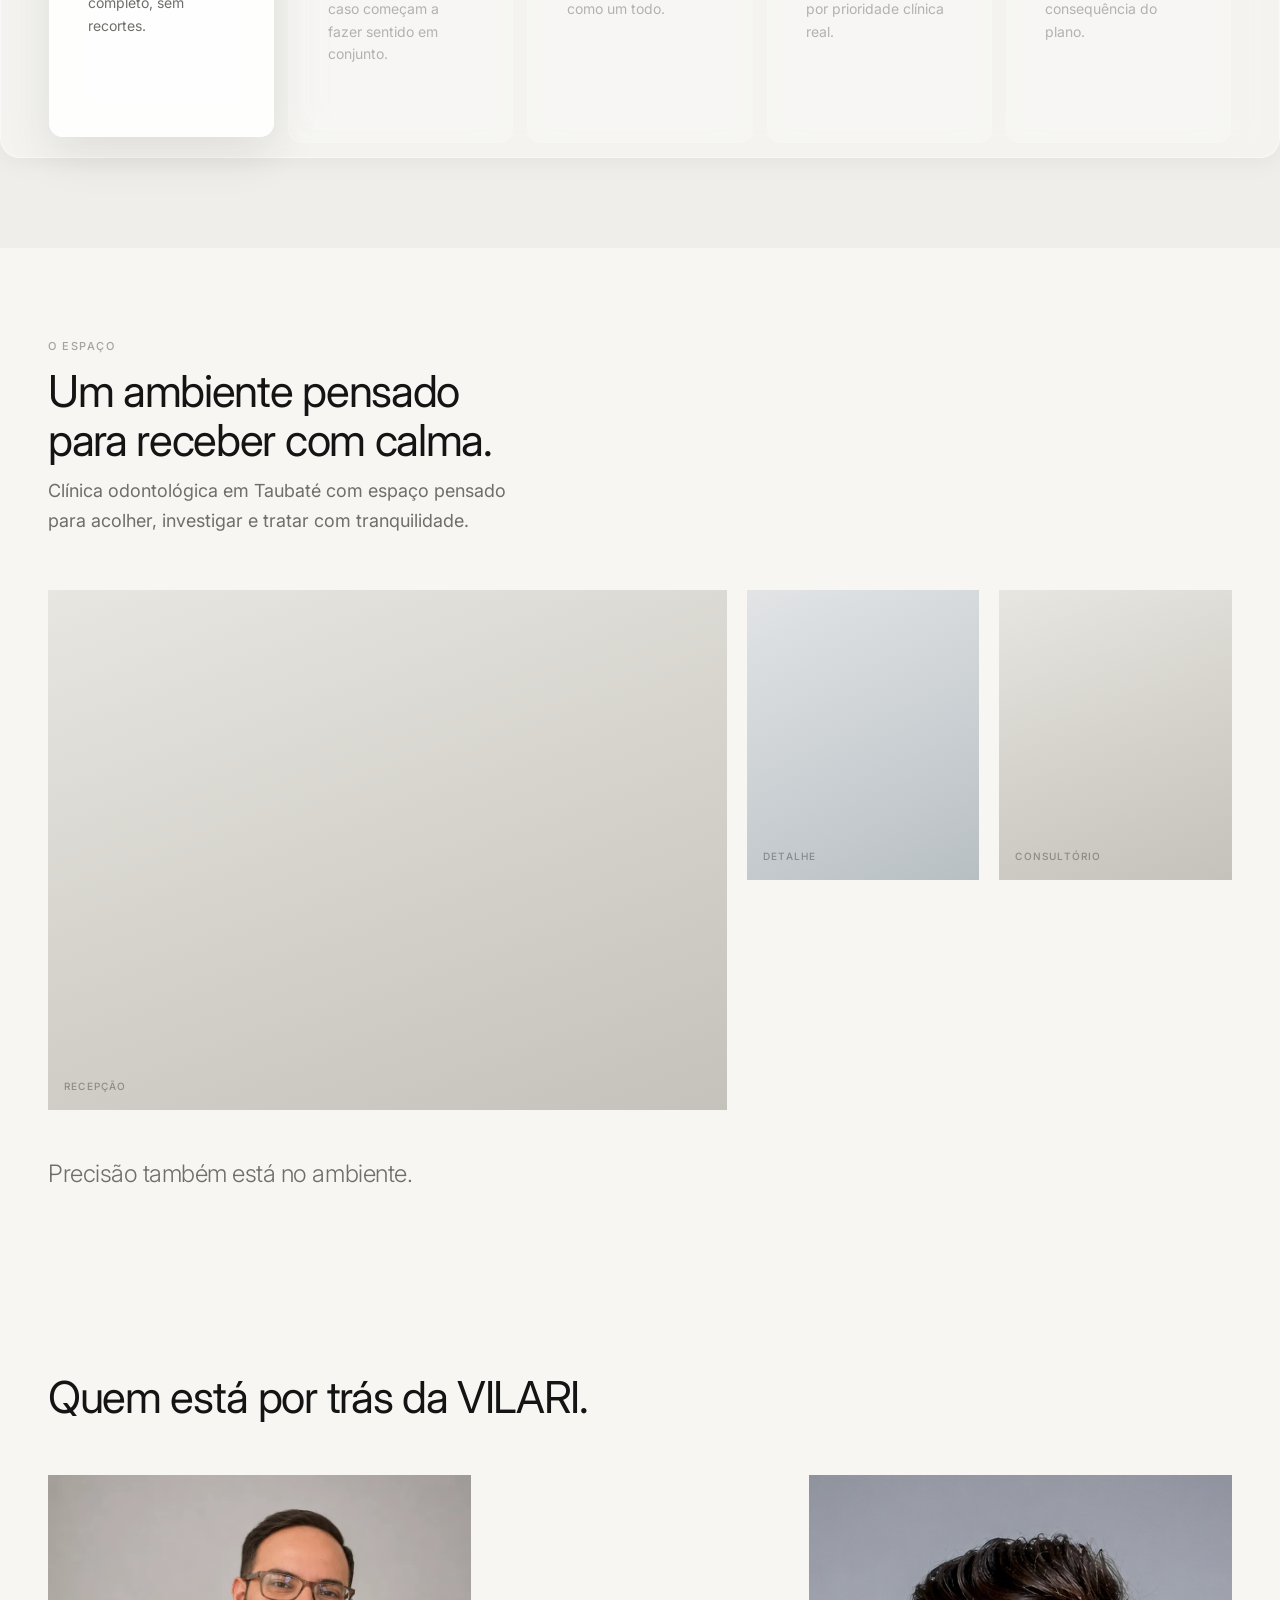
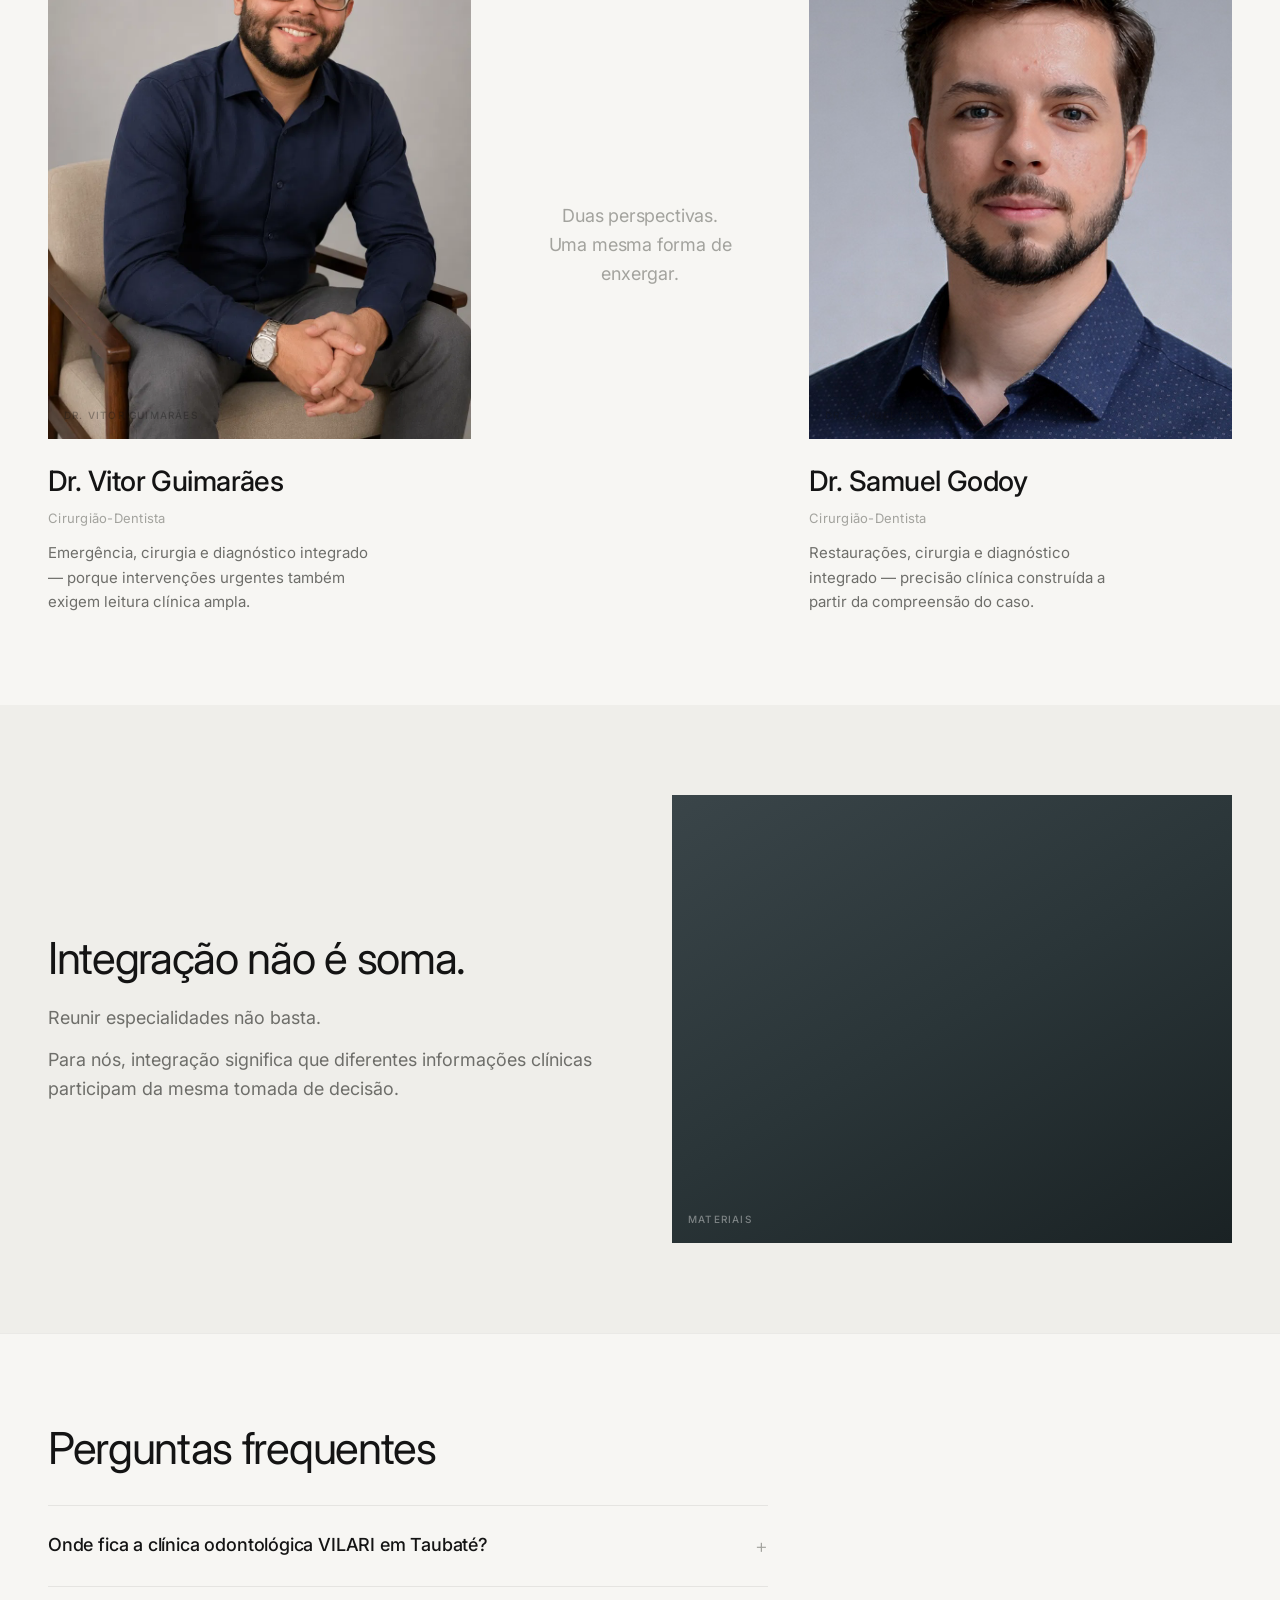
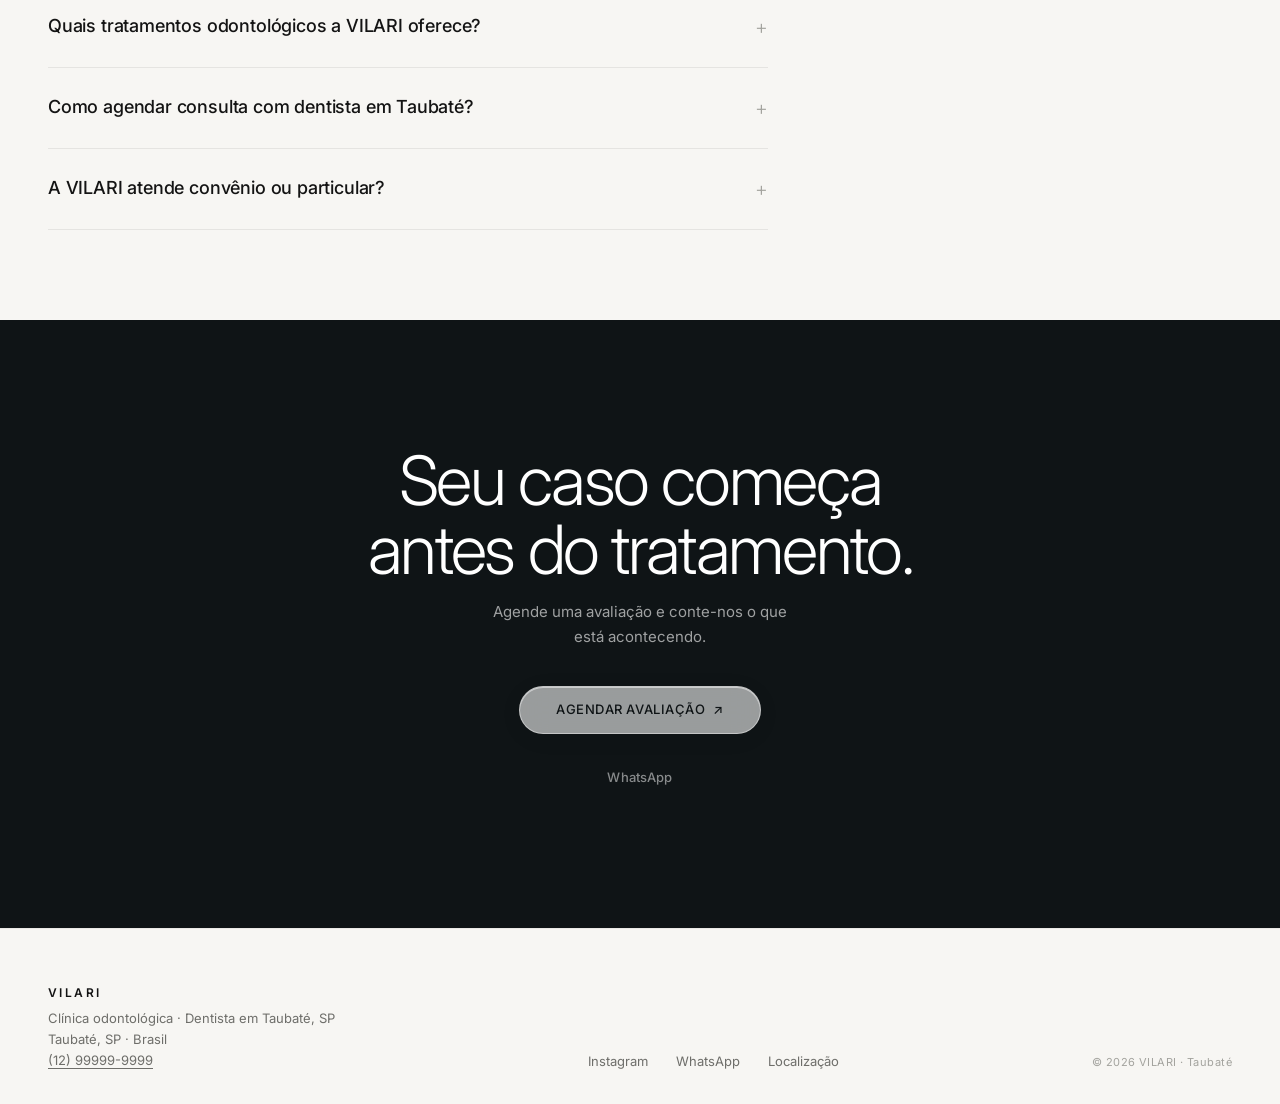
==== commit e2633c8b: "Add files via upload" ====
--- a/vilari-landing-v2.html
+++ b/vilari-landing-v2.html
@@ -3,15 +3,150 @@
 <head>
 <meta charset="UTF-8">
 <meta name="viewport" content="width=device-width, initial-scale=1.0, viewport-fit=cover">
-<title>VILARI — Instituto de Odontologia</title>
-<meta name="description" content="VILARI. Porque sorrir faz bem. Instituto de Odontologia em Taubaté. Odontologia construída a partir da compreensão do paciente.">
+<title>Dentista em Taubaté — VILARI | Clínica Odontológica</title>
+<meta name="description" content="Clínica odontológica em Taubaté com avaliação integrada, restauração, cirurgia e estética. Porque sorrir faz bem. Agende sua consulta na VILARI.">
+<meta name="robots" content="index, follow, max-image-preview:large, max-snippet:-1, max-video-preview:-1">
+<meta name="googlebot" content="index, follow">
+<meta name="author" content="VILARI Clínica Odontológica">
+<meta name="geo.region" content="BR-SP">
+<meta name="geo.placename" content="Taubaté">
+<meta name="geo.position" content="-23.0264;-45.5553">
+<meta name="ICBM" content="-23.0264, -45.5553">
+<link rel="canonical" href="https://vilari.vercel.app/">
+<link rel="alternate" hreflang="pt-BR" href="https://vilari.vercel.app/">
+<link rel="alternate" hreflang="x-default" href="https://vilari.vercel.app/">
+<meta property="og:type" content="website">
+<meta property="og:locale" content="pt_BR">
+<meta property="og:site_name" content="VILARI Clínica Odontológica">
+<meta property="og:title" content="Dentista em Taubaté — VILARI | Clínica Odontológica">
+<meta property="og:description" content="Clínica odontológica em Taubaté. Avaliação integrada, restauração, cirurgia e estética. Agende sua consulta.">
+<meta property="og:url" content="https://vilari.vercel.app/">
+<meta property="og:image" content="https://vilari.vercel.app/fotos/hero-sorriso.jpg">
+<meta property="og:image:alt" content="VILARI — clínica odontológica em Taubaté">
+<meta name="twitter:card" content="summary_large_image">
+<meta name="twitter:title" content="Dentista em Taubaté — VILARI | Clínica Odontológica">
+<meta name="twitter:description" content="Clínica odontológica em Taubaté. Porque sorrir faz bem. Agende sua avaliação.">
+<meta name="twitter:image" content="https://vilari.vercel.app/fotos/hero-sorriso.jpg">
+<link rel="icon" href="/favicon.svg" type="image/svg+xml">
+<link rel="manifest" href="/site.webmanifest">
 <link rel="preconnect" href="https://fonts.googleapis.com">
 <link rel="preconnect" href="https://fonts.gstatic.com" crossorigin>
 <meta name="theme-color" content="#131C22">
 <meta name="apple-mobile-web-app-capable" content="yes">
 <meta name="apple-mobile-web-app-status-bar-style" content="default">
+<meta name="apple-mobile-web-app-title" content="VILARI">
 <meta name="format-detection" content="telephone=no">
 <link href="https://fonts.googleapis.com/css2?family=Cormorant+Garamond:ital,wght@0,300;0,400;1,300&family=Inter:wght@300;400;500;600&display=swap" rel="stylesheet">
+<script type="application/ld+json">
+{
+  "@context": "https://schema.org",
+  "@graph": [
+    {
+      "@type": "WebSite",
+      "@id": "https://vilari.vercel.app/#website",
+      "url": "https://vilari.vercel.app/",
+      "name": "VILARI Clínica Odontológica",
+      "description": "Clínica odontológica em Taubaté — dentista com visão integrada do paciente.",
+      "inLanguage": "pt-BR",
+      "publisher": { "@id": "https://vilari.vercel.app/#clinic" }
+    },
+    {
+      "@type": ["Dentist", "MedicalBusiness", "LocalBusiness"],
+      "@id": "https://vilari.vercel.app/#clinic",
+      "name": "VILARI Clínica Odontológica",
+      "alternateName": "VILARI",
+      "description": "Clínica odontológica em Taubaté especializada em avaliação integrada, restauração, cirurgia, estética e diagnóstico odontológico.",
+      "url": "https://vilari.vercel.app/",
+      "telephone": "+5512999999999",
+      "email": "contato@vilari.com.br",
+      "image": "https://vilari.vercel.app/fotos/hero-sorriso.jpg",
+      "logo": "https://vilari.vercel.app/favicon.svg",
+      "priceRange": "$$",
+      "address": {
+        "@type": "PostalAddress",
+        "streetAddress": "Atualizar — Rua, número",
+        "addressLocality": "Taubaté",
+        "addressRegion": "SP",
+        "postalCode": "12000-000",
+        "addressCountry": "BR"
+      },
+      "geo": {
+        "@type": "GeoCoordinates",
+        "latitude": -23.0264,
+        "longitude": -45.5553
+      },
+      "areaServed": [
+        { "@type": "City", "name": "Taubaté" },
+        { "@type": "AdministrativeArea", "name": "Vale do Paraíba" }
+      ],
+      "openingHoursSpecification": [
+        { "@type": "OpeningHoursSpecification", "dayOfWeek": ["Monday","Tuesday","Wednesday","Thursday","Friday"], "opens": "08:00", "closes": "18:00" },
+        { "@type": "OpeningHoursSpecification", "dayOfWeek": "Saturday", "opens": "08:00", "closes": "12:00" }
+      ],
+      "sameAs": [
+        "https://instagram.com/vilari"
+      ],
+      "hasOfferCatalog": {
+        "@type": "OfferCatalog",
+        "name": "Tratamentos odontológicos",
+        "itemListElement": [
+          { "@type": "Offer", "itemOffered": { "@type": "Service", "name": "Avaliação odontológica" } },
+          { "@type": "Offer", "itemOffered": { "@type": "Service", "name": "Restauração dental" } },
+          { "@type": "Offer", "itemOffered": { "@type": "Service", "name": "Cirurgia odontológica" } },
+          { "@type": "Offer", "itemOffered": { "@type": "Service", "name": "Estética dental" } },
+          { "@type": "Offer", "itemOffered": { "@type": "Service", "name": "Tratamento de desgaste e oclusão" } }
+        ]
+      }
+    },
+    {
+      "@type": "FAQPage",
+      "@id": "https://vilari.vercel.app/#faq",
+      "mainEntity": [
+        {
+          "@type": "Question",
+          "name": "Onde fica a clínica odontológica VILARI em Taubaté?",
+          "acceptedAnswer": {
+            "@type": "Answer",
+            "text": "A VILARI é uma clínica odontológica em Taubaté, SP. Consulte a localização no mapa ou entre em contato pelo WhatsApp para endereço e orientações de acesso."
+          }
+        },
+        {
+          "@type": "Question",
+          "name": "Quais tratamentos a VILARI oferece?",
+          "acceptedAnswer": {
+            "@type": "Answer",
+            "text": "Oferecemos avaliação odontológica integrada, restaurações, cirurgia, estética dental e investigação de casos complexos como desgaste, dor e função."
+          }
+        },
+        {
+          "@type": "Question",
+          "name": "Como agendar consulta com dentista em Taubaté na VILARI?",
+          "acceptedAnswer": {
+            "@type": "Answer",
+            "text": "Agende sua avaliação pelo WhatsApp ou pelo botão Agendar avaliação neste site. A equipe retorna com horários disponíveis."
+          }
+        }
+      ]
+    },
+    {
+      "@type": "Person",
+      "@id": "https://vilari.vercel.app/#vitor",
+      "name": "Dr. Vitor Guimarães",
+      "jobTitle": "Cirurgião-Dentista",
+      "worksFor": { "@id": "https://vilari.vercel.app/#clinic" },
+      "knowsAbout": ["Cirurgia odontológica", "Emergência odontológica", "Diagnóstico integrado"]
+    },
+    {
+      "@type": "Person",
+      "@id": "https://vilari.vercel.app/#samuel",
+      "name": "Dr. Samuel Godoy",
+      "jobTitle": "Cirurgião-Dentista",
+      "worksFor": { "@id": "https://vilari.vercel.app/#clinic" },
+      "knowsAbout": ["Restauração dental", "Cirurgia odontológica", "Diagnóstico integrado"]
+    }
+  ]
+}
+</script>
 <style>
   /* Mobile-first tokens — scaled up on larger screens */
   :root {
@@ -93,6 +228,23 @@
   ::selection { background: var(--petrol); color: var(--white); }
   :focus-visible { outline: 2px solid var(--petrol); outline-offset: 3px; }
 
+  .skip-link {
+    position: absolute;
+    top: -100%;
+    left: var(--inset-l);
+    z-index: 500;
+    padding: 12px 20px;
+    background: var(--text);
+    color: var(--white);
+    font-size: 0.8125rem;
+    font-weight: 500;
+    border-radius: 0 0 8px 8px;
+    transition: top 0.2s var(--ease);
+  }
+  .skip-link:focus {
+    top: 0;
+  }
+
   /* ── LIQUID GLASS (leve) ── */
   .glass {
     background: var(--glass-light);
@@ -533,8 +685,8 @@
     transition: opacity 0.9s var(--ease), transform 0.9s var(--ease);
   }
   .reveal.visible { opacity: 1; transform: translateY(0); }
-  .hero-tagline.reveal { transition-delay: 0s; }
-  .hero-brand.reveal { transition-delay: 0.1s; }
+  .hero-brand.reveal { transition-delay: 0s; }
+  .hero-tagline.reveal { transition-delay: 0.1s; }
   .hero-actions.reveal { transition-delay: 0.2s; }
   .hero-scroll-hint.reveal { transition-delay: 0.3s; }
   .hero-scroll-hint.is-hidden {
@@ -639,42 +791,47 @@
     flex-direction: column;
     gap: 20px;
   }
+  .hero-brand {
+    display: flex;
+    flex-direction: column;
+    align-items: flex-start;
+    gap: 10px;
+    margin-bottom: 0;
+  }
+  .hero-title {
+    margin: 0;
+    font: inherit;
+  }
+  .hero-wordmark {
+    display: block;
+    font-family: 'Inter', -apple-system, BlinkMacSystemFont, sans-serif;
+    font-size: clamp(3.75rem, 18vw, 5.5rem);
+    font-weight: 600;
+    letter-spacing: clamp(0.04em, 0.12em, 0.18em);
+    text-transform: uppercase;
+    line-height: 0.88;
+    color: var(--hero-text);
+  }
   .hero-tagline {
     font-family: 'Cormorant Garamond', Georgia, 'Times New Roman', serif;
     font-weight: 300;
-    font-size: clamp(2.75rem, 11vw, 4.25rem);
+    font-size: clamp(2rem, 8.5vw, 3.25rem);
     line-height: 0.92;
     letter-spacing: -0.025em;
     color: var(--hero-text);
     grid-row: 1;
-    align-self: start;
+    align-self: end;
     justify-self: end;
     text-align: right;
     width: fit-content;
-    max-width: min(92vw, 360px);
-    margin-top: clamp(24px, 8vh, 64px);
-    margin-bottom: auto;
+    max-width: min(88vw, 340px);
+    margin: 0 0 clamp(28px, 6vh, 56px);
   }
   .hero-line { display: block; }
   .hero-line--last {
     font-style: italic;
     font-weight: 300;
     opacity: 0.92;
-  }
-  .hero-brand {
-    display: flex;
-    flex-wrap: wrap;
-    align-items: flex-end;
-    gap: 14px 20px;
-    margin-bottom: 0;
-  }
-  .hero-logo {
-    font-family: 'Inter', -apple-system, BlinkMacSystemFont, sans-serif;
-    font-size: clamp(3rem, 14vw, 4.5rem);
-    font-weight: 600;
-    letter-spacing: -0.045em;
-    line-height: 0.88;
-    color: var(--hero-text);
   }
   .hero-descriptor {
     font-size: 0.625rem;
@@ -801,10 +958,11 @@
     display: flex;
     overflow-x: auto;
     scroll-snap-type: x mandatory;
-    scroll-snap-stop: always;
+    scroll-snap-stop: normal;
     -webkit-overflow-scrolling: touch;
     overscroll-behavior-x: contain;
-    touch-action: pan-x;
+    overscroll-behavior-y: auto;
+    touch-action: manipulation;
     scrollbar-width: none;
     gap: 12px;
     padding-inline: var(--inset-l) var(--inset-r);
@@ -940,10 +1098,11 @@
     display: flex;
     overflow-x: auto;
     scroll-snap-type: x mandatory;
-    scroll-snap-stop: always;
+    scroll-snap-stop: normal;
     -webkit-overflow-scrolling: touch;
     overscroll-behavior-x: contain;
-    touch-action: pan-x;
+    overscroll-behavior-y: auto;
+    touch-action: manipulation;
     scrollbar-width: none;
     gap: 12px;
     padding-inline: var(--inset-l) var(--inset-r);
@@ -1013,7 +1172,11 @@
     display: flex;
     overflow-x: auto;
     scroll-snap-type: x mandatory;
+    scroll-snap-stop: normal;
     -webkit-overflow-scrolling: touch;
+    overscroll-behavior-x: contain;
+    overscroll-behavior-y: auto;
+    touch-action: manipulation;
     scrollbar-width: none;
     gap: 12px;
     margin-inline: calc(var(--inset-l) * -1) calc(var(--inset-r) * -1);
@@ -1153,6 +1316,55 @@
   .cta-final .link { color: rgba(255,255,255,0.5); font-size: 0.8125rem; }
   .cta-final .link:hover { color: #fff; }
 
+  /* ── FAQ (SEO local) ── */
+  .faq {
+    padding: var(--section-y) 0;
+    background: var(--white);
+    border-top: 1px solid rgba(20,20,20,0.06);
+  }
+  .faq .heading { margin-bottom: clamp(24px, 4vh, 32px); }
+  .faq-list {
+    display: flex;
+    flex-direction: column;
+    gap: 0;
+    max-width: 720px;
+  }
+  .faq-item {
+    border-bottom: 1px solid rgba(20,20,20,0.08);
+  }
+  .faq-item:first-child { border-top: 1px solid rgba(20,20,20,0.08); }
+  .faq-item summary {
+    list-style: none;
+    cursor: pointer;
+    padding: clamp(18px, 3vh, 24px) 0;
+    font-size: clamp(1rem, 2vw, 1.125rem);
+    font-weight: 500;
+    letter-spacing: -0.01em;
+    color: var(--text);
+    display: flex;
+    align-items: center;
+    justify-content: space-between;
+    gap: 16px;
+    -webkit-tap-highlight-color: transparent;
+  }
+  .faq-item summary::-webkit-details-marker { display: none; }
+  .faq-item summary::after {
+    content: '+';
+    font-size: 1.25rem;
+    font-weight: 300;
+    color: var(--text-light);
+    flex-shrink: 0;
+    transition: transform 0.3s var(--ease);
+  }
+  .faq-item[open] summary::after { transform: rotate(45deg); }
+  .faq-item p {
+    padding: 0 0 clamp(18px, 3vh, 24px);
+    font-size: 0.9375rem;
+    line-height: 1.65;
+    color: var(--text-muted);
+    max-width: 58ch;
+  }
+
   /* ── FOOTER ── */
   footer {
     padding: clamp(40px, 6vh, 56px) 0 max(32px, env(safe-area-inset-bottom, 0px));
@@ -1165,6 +1377,13 @@
   }
   .footer-brand .wordmark { margin-bottom: 6px; display: block; }
   .footer-brand p { font-size: 0.8125rem; color: var(--text-muted); }
+  .footer-nap {
+    font-style: normal;
+    font-size: 0.8125rem;
+    line-height: 1.65;
+    color: var(--text-muted);
+  }
+  .footer-nap a { text-decoration: underline; text-underline-offset: 3px; }
   .footer-links {
     display: flex;
     flex-wrap: wrap;
@@ -1248,20 +1467,22 @@
     }
     .hero-photo img { object-position: 50% 20%; }
     .hero-copy-inner {
-      padding-top: calc(var(--nav-h) + env(safe-area-inset-top, 0px));
+      padding-top: calc(var(--nav-h) + env(safe-area-inset-top, 0px) + 8px);
       min-height: calc(100svh - env(safe-area-inset-bottom, 0px));
     }
+    .hero-left { gap: 18px; }
+    .hero-wordmark {
+      font-size: clamp(3.25rem, 17vw, 4.75rem);
+    }
     .hero-tagline {
-      font-size: clamp(2.5rem, 12vw, 3.5rem);
-      margin-top: clamp(16px, 5vh, 40px);
-      max-width: min(88vw, 340px);
-    }
-    .hero-left { gap: 18px; }
-    .hero-logo { font-size: clamp(2.5rem, 13vw, 3.25rem); }
+      font-size: clamp(1.875rem, 9vw, 2.75rem);
+      margin-bottom: clamp(24px, 5vh, 40px);
+      max-width: min(82vw, 300px);
+    }
     .hero-brand {
       flex-direction: column;
       align-items: flex-start;
-      gap: 6px;
+      gap: 8px;
     }
     .hero-descriptor {
       padding-bottom: 0;
@@ -1284,9 +1505,9 @@
     .split-copy .body-lg { font-size: 1.0625rem; line-height: 1.7; }
 
     .clinic-gallery {
-      scroll-snap-stop: always;
-      overscroll-behavior-x: contain;
-      touch-action: pan-x;
+      scroll-snap-stop: normal;
+      overscroll-behavior-y: auto;
+      touch-action: manipulation;
     }
 
     .hero-scroll-hint { display: none; }
@@ -1326,23 +1547,22 @@
       grid-row: 1;
       align-self: end;
       gap: clamp(24px, 3vh, 36px);
-      max-width: 480px;
+      max-width: 520px;
+    }
+    .hero-wordmark {
+      font-size: clamp(5rem, 10vw, 7.5rem);
+      letter-spacing: 0.14em;
     }
     .hero-tagline {
       grid-column: 2;
       grid-row: 1;
-      align-self: center;
+      align-self: end;
       justify-self: end;
       text-align: right;
-      font-size: clamp(3.25rem, 4.8vw, 5.25rem);
-      margin-top: 0;
-      max-width: min(38vw, 500px);
-    }
-    .hero-brand {
-      flex-direction: row;
-      align-items: flex-end;
-    }
-    .hero-logo { font-size: clamp(4rem, 7vw, 6.5rem); }
+      font-size: clamp(2.5rem, 3.8vw, 4rem);
+      margin-bottom: clamp(48px, 10vh, 120px);
+      max-width: min(34vw, 440px);
+    }
     .hero-descriptor { font-size: 0.6875rem; }
     .hero-actions {
       flex-direction: row;
@@ -1414,34 +1634,69 @@
     .case-title { opacity: 0.95; transform: translateY(8px); }
 
     .method { padding: clamp(64px, 10vh, 120px) 0; overflow: visible; }
-    .method-header { margin-bottom: clamp(48px, 8vh, 80px); }
+    .method-header { margin-bottom: clamp(40px, 6vh, 64px); }
     .method-progress { display: none; }
     .method-track {
       display: flex;
-      flex-direction: column;
-      overflow: visible;
+      flex-direction: row;
+      overflow-x: auto;
+      overflow-y: visible;
+      scroll-snap-type: x proximity;
+      scroll-snap-stop: normal;
+      overscroll-behavior-y: auto;
+      touch-action: manipulation;
+      padding: clamp(10px, 1.2vw, 14px);
+      gap: clamp(8px, 1vw, 12px);
       padding-inline: var(--inset-l) var(--inset-r);
       max-width: var(--max);
       margin-inline: auto;
-      gap: 0;
+      border-radius: 20px;
+      background: rgba(255, 255, 255, 0.32);
+      backdrop-filter: blur(var(--glass-blur)) saturate(var(--glass-saturate));
+      -webkit-backdrop-filter: blur(var(--glass-blur)) saturate(var(--glass-saturate));
+      border: 1px solid rgba(255, 255, 255, 0.45);
+      box-shadow: var(--glass-shadow), var(--glass-inset);
     }
     .method-step {
-      flex: none;
-      display: grid;
-      grid-template-columns: 56px 1fr;
-      gap: 24px;
-      padding: clamp(32px, 5vh, 48px) 0;
-      background: transparent;
-      border-radius: 0;
-      border: none;
-      border-top: 1px solid rgba(20,20,20,0.08);
-      box-shadow: none;
-      opacity: 0.35;
+      flex: 0 0 calc((100% - 48px) / 3.2);
+      min-width: 200px;
+      scroll-snap-align: start;
+      display: flex;
+      flex-direction: column;
+      gap: 14px;
+      padding: clamp(24px, 2.5vw, 32px);
+      min-height: 240px;
+      background: rgba(255, 255, 255, 0.25);
+      border-radius: 14px;
+      border: 1px solid rgba(255, 255, 255, 0.35);
+      box-shadow: inset 0 1px 0 rgba(255, 255, 255, 0.4);
+      opacity: 0.55;
       transform: none;
-    }
-    .method-step.active { opacity: 1; box-shadow: none; }
-    .method-step:last-child { border-bottom: 1px solid rgba(20,20,20,0.08); }
-    .method-desc { max-width: 40ch; }
+      transition: opacity 0.5s var(--spring), background 0.5s var(--spring), transform 0.45s var(--spring), box-shadow 0.45s var(--ease);
+    }
+    .method-step.active {
+      opacity: 1;
+      background: rgba(255, 255, 255, 0.72);
+      transform: translateY(-4px);
+      box-shadow: 0 12px 40px rgba(15, 20, 22, 0.08), inset 0 1px 0 rgba(255, 255, 255, 0.55);
+    }
+    .method-num {
+      font-size: 0.6875rem;
+      letter-spacing: 0.12em;
+    }
+    .method-word { font-size: clamp(1.375rem, 2vw, 1.75rem); }
+    .method-desc { max-width: 28ch; font-size: 0.875rem; }
+
+    @media (min-width: 1100px) {
+      .method-track {
+        overflow: visible;
+        scroll-snap-type: none;
+      }
+      .method-step {
+        flex: 1;
+        min-width: 0;
+      }
+    }
 
     .clinic { padding: clamp(64px, 10vh, 120px) 0; }
     .clinic-intro { margin-bottom: clamp(40px, 6vh, 64px); max-width: 480px; }
@@ -1504,8 +1759,8 @@
     .wa-fab { display: none; }
 
     /* Hero */
-    .hero-tagline.reveal { transition-delay: 0s; }
-    .hero-brand.reveal { transition-delay: 0.1s; }
+    .hero-brand.reveal { transition-delay: 0s; }
+    .hero-tagline.reveal { transition-delay: 0.1s; }
     .hero-actions.reveal { transition-delay: 0.2s; }
     .hero-actions .btn-hero {
       border-radius: 100px;
@@ -1620,30 +1875,34 @@
     body.menu-open header { z-index: 300; }
     .method-track {
       flex-direction: row;
-      gap: 0;
+      gap: clamp(10px, 1.2vw, 14px);
+      overflow: visible;
+      scroll-snap-type: none;
     }
     .method-step {
       flex: 1;
+      min-width: 0;
       grid-template-columns: 1fr;
       grid-template-rows: auto 1fr;
-      border-top: none;
-      border-left: 1px solid rgba(20,20,20,0.08);
-      padding: clamp(24px, 3vw, 36px);
+      border: 1px solid rgba(255, 255, 255, 0.35);
+      padding: clamp(28px, 3vw, 40px);
       min-height: 280px;
-      opacity: 0.45;
-      transition: opacity 0.55s var(--spring), background 0.55s var(--spring), transform 0.55s var(--spring);
+      opacity: 0.5;
+      transition: opacity 0.55s var(--spring), background 0.55s var(--spring), transform 0.55s var(--spring), box-shadow 0.55s var(--ease);
     }
     .method-step.active {
       opacity: 1;
-      background: rgba(255, 255, 255, 0.35);
+      background: rgba(255, 255, 255, 0.82);
+      transform: translateY(-6px);
+      box-shadow: 0 16px 48px rgba(15, 20, 22, 0.1), inset 0 1px 0 rgba(255, 255, 255, 0.6);
     }
     @media (hover: hover) {
-      .method-step:hover { opacity: 0.72; }
-      .method-step.active:hover { opacity: 1; }
-    }
-    .method-step:first-child { border-left: none; }
-    .method-step:last-child { border-bottom: none; }
-    .method-word { font-size: clamp(1.5rem, 2.5vw, 2.25rem); }
+      .method-step:hover { opacity: 0.78; transform: translateY(-2px); }
+      .method-step.active:hover { opacity: 1; transform: translateY(-6px); }
+    }
+    .method-step:first-child { border-left: 1px solid rgba(255, 255, 255, 0.35); }
+    .method-step:last-child { border-bottom: 1px solid rgba(255, 255, 255, 0.35); }
+    .method-word { font-size: clamp(1.5rem, 2.2vw, 2rem); }
     .statement .display { font-size: clamp(2.75rem, 4.5vw, 4.25rem); }
     .split-copy .heading { font-size: clamp(2rem, 3vw, 2.75rem); }
     .integration-copy .heading { max-width: 16ch; }
@@ -1687,6 +1946,7 @@
 </style>
 </head>
 <body>
+<a class="skip-link" href="#conteudo">Ir para o conteúdo</a>
 
 <header id="header" class="on-hero">
   <nav class="wrap">
@@ -1718,7 +1978,8 @@
 </div>
 
 <!-- 01 HERO -->
-<section class="hero" id="visao">
+<main id="conteudo">
+<section class="hero" id="visao" aria-label="Clínica odontológica em Taubaté">
   <div class="hero-shell">
     <div class="hero-arc" aria-hidden="true"></div>
     <div class="hero-grid">
@@ -1726,24 +1987,26 @@
         <div class="hero-copy-inner wrap">
           <div class="hero-left">
             <div class="hero-brand reveal">
-              <span class="hero-logo" aria-hidden="true">Vilari</span>
-              <p class="hero-descriptor">Clínica Odontológica<br>Taubaté</p>
+              <h1 class="hero-title">
+                <span class="hero-wordmark">Vilari</span>
+              </h1>
+              <p class="hero-descriptor">Clínica Odontológica · Dentista em Taubaté, SP</p>
             </div>
             <div class="hero-actions reveal">
               <a href="#contato" class="btn btn-hero">Agendar avaliação <span class="icon">↗</span></a>
               <a href="#declaracao" class="link link-light">Conhecer a VILARI <span class="icon">↘</span></a>
             </div>
           </div>
-          <h1 class="hero-tagline reveal">
+          <p class="hero-tagline reveal">
             <span class="hero-line">Porque</span>
             <span class="hero-line">sorrir</span>
             <span class="hero-line hero-line--last">faz bem.</span>
-          </h1>
+          </p>
         </div>
       </div>
       <div class="hero-visual">
         <div class="hero-photo media">
-          <img src="fotos/hero-sorriso.jpg" alt="Sorriso natural — VILARI Clínica Odontológica">
+          <img src="fotos/hero-sorriso.jpg" alt="Paciente sorrindo na clínica odontológica VILARI em Taubaté" width="1600" height="1200" fetchpriority="high">
           <div class="media-fill tone-warm"></div>
         </div>
       </div>
@@ -1759,7 +2022,7 @@
 <section class="statement" id="declaracao">
   <div class="wrap">
     <h2 class="display reveal">Antes de tratar,<br><strong>entendemos.</strong></h2>
-    <p class="body-lg reveal">Cada caso começa com uma leitura ampla — porque tratar sem compreender raramente resolve.</p>
+    <p class="body-lg reveal">Cada caso começa com uma leitura ampla — odontologia em Taubaté construída na compreensão do paciente, não no procedimento isolado.</p>
   </div>
 </section>
 
@@ -1768,7 +2031,7 @@
   <div class="wrap split-inner">
   <div class="split-media reveal">
     <div class="media">
-      <img src="fotos/atendimento.jpg" alt="Atendimento VILARI">
+      <img src="fotos/atendimento.jpg" alt="Consulta odontológica integrada na VILARI, clínica em Taubaté" width="800" height="1000" loading="lazy">
       <div class="media-fill tone-warm"></div>
       <span class="media-tag">Atendimento</span>
     </div>
@@ -1791,7 +2054,7 @@
   <div class="cases-track" id="casesTrack">
   <article class="case" data-case>
     <div class="case-bg media">
-      <img src="fotos/caso-desgaste.jpg" alt="Caso clínico — desgaste">
+      <img src="fotos/caso-desgaste.jpg" alt="Tratamento de desgaste dental — dentista Taubaté VILARI" loading="lazy">
       <div class="media-fill tone-cool"></div>
       <span class="media-tag">Desgaste</span>
     </div>
@@ -1804,7 +2067,7 @@
   </article>
   <article class="case" data-case>
     <div class="case-bg media">
-      <img src="fotos/caso-dor.jpg" alt="Caso clínico — dor">
+      <img src="fotos/caso-dor.jpg" alt="Investigação de dor odontológica — clínica em Taubaté" loading="lazy">
       <div class="media-fill tone-warm"></div>
       <span class="media-tag">Dor</span>
     </div>
@@ -1817,7 +2080,7 @@
   </article>
   <article class="case" data-case>
     <div class="case-bg media">
-      <img src="fotos/caso-estetica.jpg" alt="Caso clínico — estética">
+      <img src="fotos/caso-estetica.jpg" alt="Estética dental com função — VILARI Taubaté" loading="lazy">
       <div class="media-fill tone-deep"></div>
       <span class="media-tag">Estética</span>
     </div>
@@ -1840,7 +2103,7 @@
 <section class="method" id="metodo">
   <div class="method-header wrap reveal">
     <h2 class="heading">Como trabalhamos.</h2>
-    <p class="body-lg">Um processo contínuo — da avaliação ao acompanhamento.</p>
+    <p class="body-lg">Um processo contínuo de cuidado odontológico em Taubaté — da avaliação ao acompanhamento.</p>
   </div>
   <div class="method-progress" id="methodProgress" aria-hidden="true">
     <div class="method-progress-bar active"><span></span></div>
@@ -1894,11 +2157,12 @@
     <div class="clinic-intro reveal">
       <p class="eyebrow">O espaço</p>
       <h2 class="heading">Um ambiente pensado para receber com calma.</h2>
+      <p class="body-lg">Clínica odontológica em Taubaté com espaço pensado para acolher, investigar e tratar com tranquilidade.</p>
     </div>
     <div class="clinic-gallery">
       <div class="clinic-main reveal">
         <div class="media">
-          <img src="fotos/clinica-principal.jpg" alt="Recepção VILARI">
+          <img src="fotos/clinica-principal.jpg" alt="Recepção da clínica odontológica VILARI em Taubaté" loading="lazy">
           <div class="media-fill tone-warm"></div>
           <span class="media-tag">Recepção</span>
         </div>
@@ -1906,14 +2170,14 @@
       <div class="clinic-row">
         <div class="reveal">
           <div class="media">
-            <img src="fotos/clinica-detalhe.jpg" alt="Detalhe arquitetônico">
+            <img src="fotos/clinica-detalhe.jpg" alt="Detalhe da clínica odontológica VILARI, Taubaté" loading="lazy">
             <div class="media-fill tone-cool"></div>
             <span class="media-tag">Detalhe</span>
           </div>
         </div>
         <div class="reveal">
           <div class="media">
-            <img src="fotos/clinica-consultorio.jpg" alt="Consultório VILARI">
+            <img src="fotos/clinica-consultorio.jpg" alt="Consultório odontológico VILARI em Taubaté" loading="lazy">
             <div class="media-fill tone-warm"></div>
             <span class="media-tag">Consultório</span>
           </div>
@@ -1933,7 +2197,7 @@
     <div class="founders-grid">
       <article class="founder reveal">
         <div class="media">
-          <img src="fotos/vitor.jpg" alt="Dr. Vitor Guimarães">
+          <img src="fotos/vitor.jpg" alt="Dr. Vitor Guimarães, cirurgião-dentista na VILARI Taubaté" loading="lazy">
           <div class="media-fill tone-cool"></div>
           <span class="media-tag">Dr. Vitor Guimarães</span>
         </div>
@@ -1946,7 +2210,7 @@
       <p class="founders-bridge reveal">Duas perspectivas.<br>Uma mesma forma de enxergar.</p>
       <article class="founder reveal">
         <div class="media">
-          <img src="fotos/samuel.jpg" alt="Dr. Samuel Godoy">
+          <img src="fotos/samuel.jpg" alt="Dr. Samuel Godoy, cirurgião-dentista na VILARI Taubaté" loading="lazy">
           <div class="media-fill tone-warm"></div>
           <span class="media-tag">Dr. Samuel Godoy</span>
         </div>
@@ -1970,7 +2234,7 @@
   </div>
   <div class="integration-media reveal">
     <div class="media">
-      <img src="fotos/clinica-materiais.jpg" alt="Materiais e detalhes VILARI">
+      <img src="fotos/clinica-materiais.jpg" alt="Materiais odontológicos — clínica VILARI Taubaté" loading="lazy">
       <div class="media-fill tone-deep"></div>
       <span class="media-tag">Materiais</span>
     </div>
@@ -1978,30 +2242,60 @@
   </div>
 </section>
 
-<!-- 09 CTA -->
+<!-- 09 FAQ -->
+<section class="faq" id="faq" aria-labelledby="faq-heading">
+  <div class="wrap">
+    <h2 class="heading reveal" id="faq-heading">Perguntas frequentes</h2>
+    <div class="faq-list">
+      <details class="faq-item reveal">
+        <summary>Onde fica a clínica odontológica VILARI em Taubaté?</summary>
+        <p>A VILARI atende em Taubaté, SP. Veja a localização no mapa ou fale conosco pelo WhatsApp para receber o endereço completo e orientações de acesso.</p>
+      </details>
+      <details class="faq-item reveal">
+        <summary>Quais tratamentos odontológicos a VILARI oferece?</summary>
+        <p>Avaliação integrada, restaurações, cirurgia odontológica, estética dental e investigação de desgaste, dor, função e oclusão — sempre a partir de uma leitura ampla do caso.</p>
+      </details>
+      <details class="faq-item reveal">
+        <summary>Como agendar consulta com dentista em Taubaté?</summary>
+        <p>Clique em <strong>Agendar avaliação</strong> ou envie mensagem pelo WhatsApp. Retornamos com horários e orientações para a primeira consulta.</p>
+      </details>
+      <details class="faq-item reveal">
+        <summary>A VILARI atende convênio ou particular?</summary>
+        <p>Entre em contato para confirmar formas de atendimento, convênios aceitos e valores de avaliação. Priorizamos clareza antes de qualquer tratamento.</p>
+      </details>
+    </div>
+  </div>
+</section>
+
+<!-- 10 CTA -->
 <section class="cta-final" id="contato">
   <div class="wrap">
     <h2 class="display reveal">Seu caso começa antes do tratamento.</h2>
     <p class="body-lg reveal">Agende uma avaliação e conte-nos o que está acontecendo.</p>
-    <a href="https://wa.me/5500000000000" class="btn btn-light reveal">Agendar avaliação <span class="icon">↗</span></a>
+    <a href="https://wa.me/5512999999999" class="btn btn-light reveal">Agendar avaliação <span class="icon">↗</span></a>
     <br>
-    <a href="https://wa.me/5500000000000" class="link reveal">WhatsApp</a>
+    <a href="https://wa.me/5512999999999" class="link reveal">WhatsApp</a>
   </div>
 </section>
-
-<!-- 10 FOOTER -->
-<footer>
+</main>
+
+<!-- 11 FOOTER -->
+<footer itemscope itemtype="https://schema.org/Dentist">
   <div class="wrap">
     <div class="footer-brand">
-      <span class="wordmark">Vilari</span>
-      <p>Clínica Odontológica · Taubaté</p>
+      <span class="wordmark" itemprop="name">Vilari</span>
+      <p itemprop="description">Clínica odontológica · Dentista em Taubaté, SP</p>
+      <address class="footer-nap" itemprop="address" itemscope itemtype="https://schema.org/PostalAddress">
+        <span itemprop="addressLocality">Taubaté</span>, <span itemprop="addressRegion">SP</span> · <span itemprop="addressCountry">Brasil</span><br>
+        <a href="tel:+5512999999999" itemprop="telephone">(12) 99999-9999</a>
+      </address>
     </div>
     <div class="footer-links">
-      <a href="https://instagram.com/vilari" target="_blank" rel="noopener">Instagram</a>
-      <a href="https://wa.me/5500000000000">WhatsApp</a>
-      <a href="https://maps.google.com" target="_blank" rel="noopener">Localização</a>
+      <a href="https://instagram.com/vilari" target="_blank" rel="noopener noreferrer" itemprop="sameAs">Instagram</a>
+      <a href="https://wa.me/5512999999999">WhatsApp</a>
+      <a href="https://maps.google.com/?q=VILARI+Cl%C3%ADnica+Odontol%C3%B3gica+Taubat%C3%A9+SP" target="_blank" rel="noopener noreferrer">Localização</a>
     </div>
-    <p class="footer-copy">© 2026 VILARI</p>
+    <p class="footer-copy">© 2026 VILARI · <span itemprop="areaServed">Taubaté</span></p>
   </div>
 </footer>
 
@@ -2009,7 +2303,7 @@
   <a href="#contato" class="btn">Agendar avaliação</a>
 </div>
 
-<a href="https://wa.me/5500000000000" class="wa-fab" aria-label="WhatsApp">
+<a href="https://wa.me/5512999999999" class="wa-fab" aria-label="Agendar consulta odontológica pelo WhatsApp">
   <svg viewBox="0 0 24 24" aria-hidden="true"><path d="M17.472 14.382c-.297-.149-1.758-.867-2.03-.967-.273-.099-.471-.148-.67.15-.197.297-.767.966-.94 1.164-.173.199-.347.223-.644.075-.297-.15-1.255-.463-2.39-1.475-.883-.788-1.48-1.761-1.653-2.059-.173-.297-.018-.458.13-.606.134-.133.298-.347.446-.52.149-.174.198-.298.298-.497.099-.198.05-.371-.025-.52-.075-.149-.669-1.612-.916-2.207-.242-.579-.487-.5-.669-.51-.173-.008-.371-.01-.57-.01-.198 0-.52.074-.792.372-.272.297-1.04 1.016-1.04 2.479 0 1.462 1.065 2.875 1.213 3.074.149.198 2.096 3.2 5.077 4.487.709.306 1.262.489 1.694.625.712.227 1.36.195 1.871.118.571-.085 1.758-.719 2.006-1.413.248-.694.248-1.289.173-1.413-.074-.124-.272-.198-.57-.347m-5.421 7.403h-.004a9.87 9.87 0 01-5.031-1.378l-.361-.214-3.741.982.998-3.648-.235-.374a9.86 9.86 0 01-1.51-5.26c.001-5.45 4.436-9.884 9.888-9.884 2.64 0 5.122 1.03 6.988 2.898a9.825 9.825 0 012.893 6.994c-.003 5.45-4.435 9.884-9.885 9.884m8.413-18.297A11.815 11.815 0 0012.05 0C5.495 0 .16 5.335.157 11.892c0 2.096.547 4.142 1.588 5.945L.057 24l6.305-1.654a11.882 11.882 0 005.683 1.448h.005c6.554 0 11.89-5.335 11.893-11.893a11.821 11.821 0 00-3.48-8.413z"/></svg>
 </a>
 
@@ -2277,6 +2571,47 @@
   bindMethodInteraction();
   isDesktopNav.addEventListener('change', bindMethodInteraction);
   if (reduced) steps.forEach(s => s.classList.add('active'));
+
+  /* Carrosséis — não bloquear scroll vertical no mobile */
+  function bindCarouselScroll(tracks) {
+    tracks.forEach(track => {
+      if (!track) return;
+      let startX = 0;
+      let startY = 0;
+      let axis = null;
+
+      track.addEventListener('touchstart', (e) => {
+        if (e.touches.length !== 1) return;
+        startX = e.touches[0].clientX;
+        startY = e.touches[0].clientY;
+        axis = null;
+      }, { passive: true });
+
+      track.addEventListener('touchmove', (e) => {
+        if (e.touches.length !== 1) return;
+        const dx = Math.abs(e.touches[0].clientX - startX);
+        const dy = Math.abs(e.touches[0].clientY - startY);
+        if (!axis && (dx > 10 || dy > 10)) {
+          axis = dx > dy ? 'x' : 'y';
+        }
+        if (axis === 'y') track.style.touchAction = 'pan-y';
+        else if (axis === 'x') track.style.touchAction = 'pan-x';
+      }, { passive: true });
+
+      const resetAxis = () => {
+        track.style.touchAction = '';
+        axis = null;
+      };
+      track.addEventListener('touchend', resetAxis, { passive: true });
+      track.addEventListener('touchcancel', resetAxis, { passive: true });
+    });
+  }
+
+  bindCarouselScroll([
+    casesTrack,
+    methodTrack,
+    document.querySelector('.clinic-gallery')
+  ]);
 
   /* Media: show placeholder until image loads */
   document.querySelectorAll('.media img, .hero-photo img').forEach(img => {
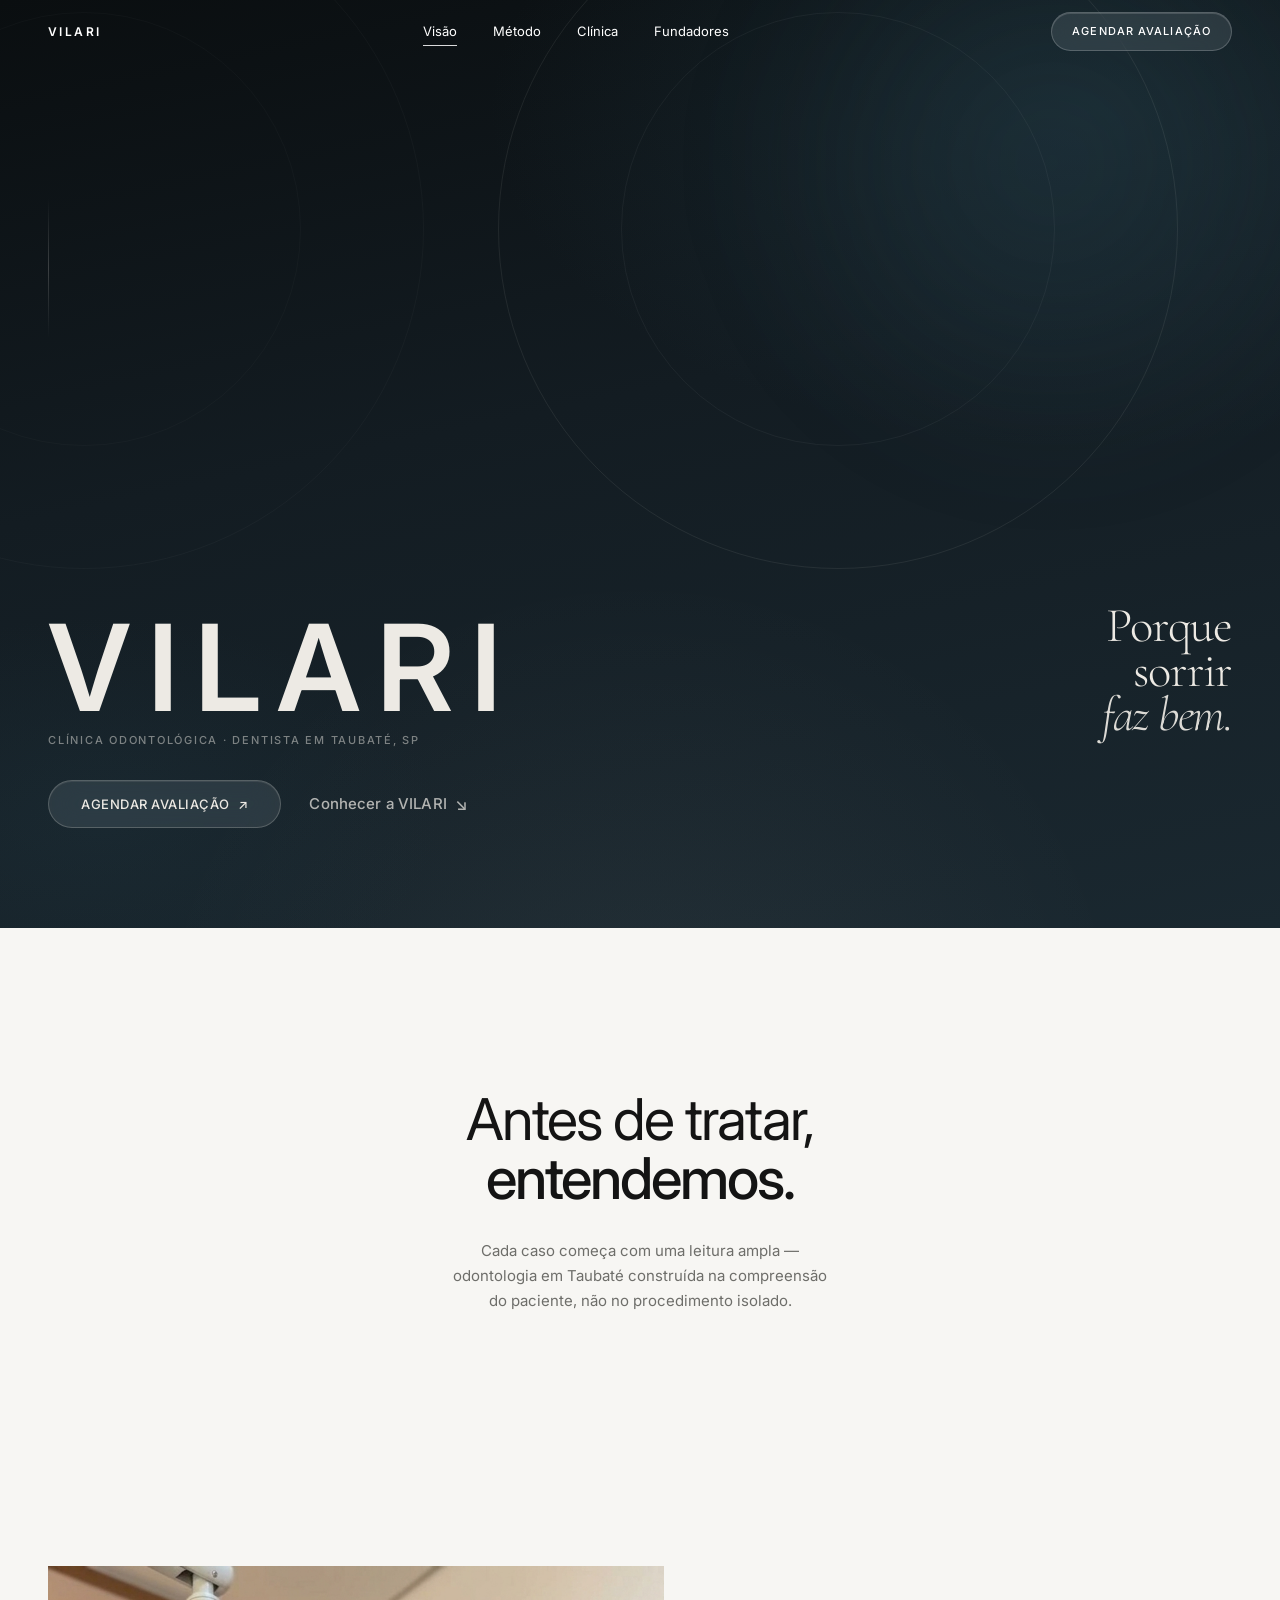
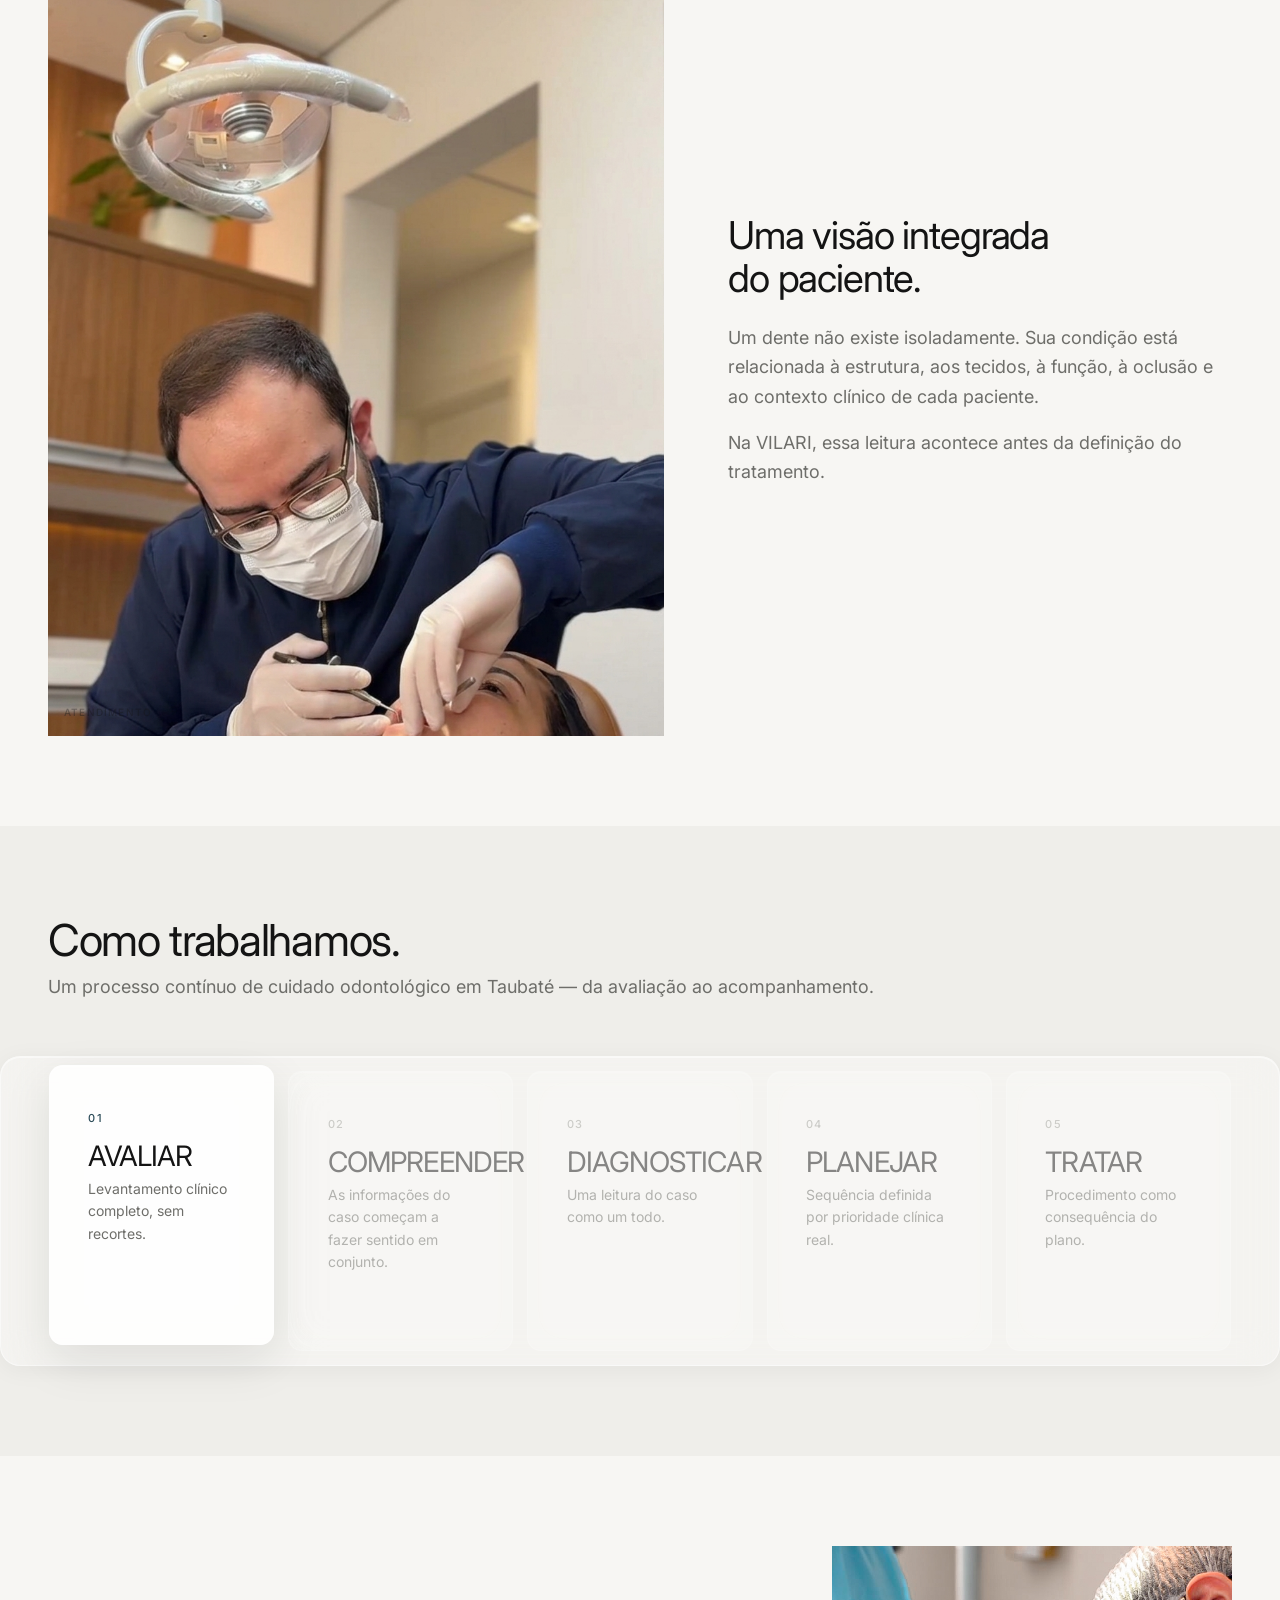
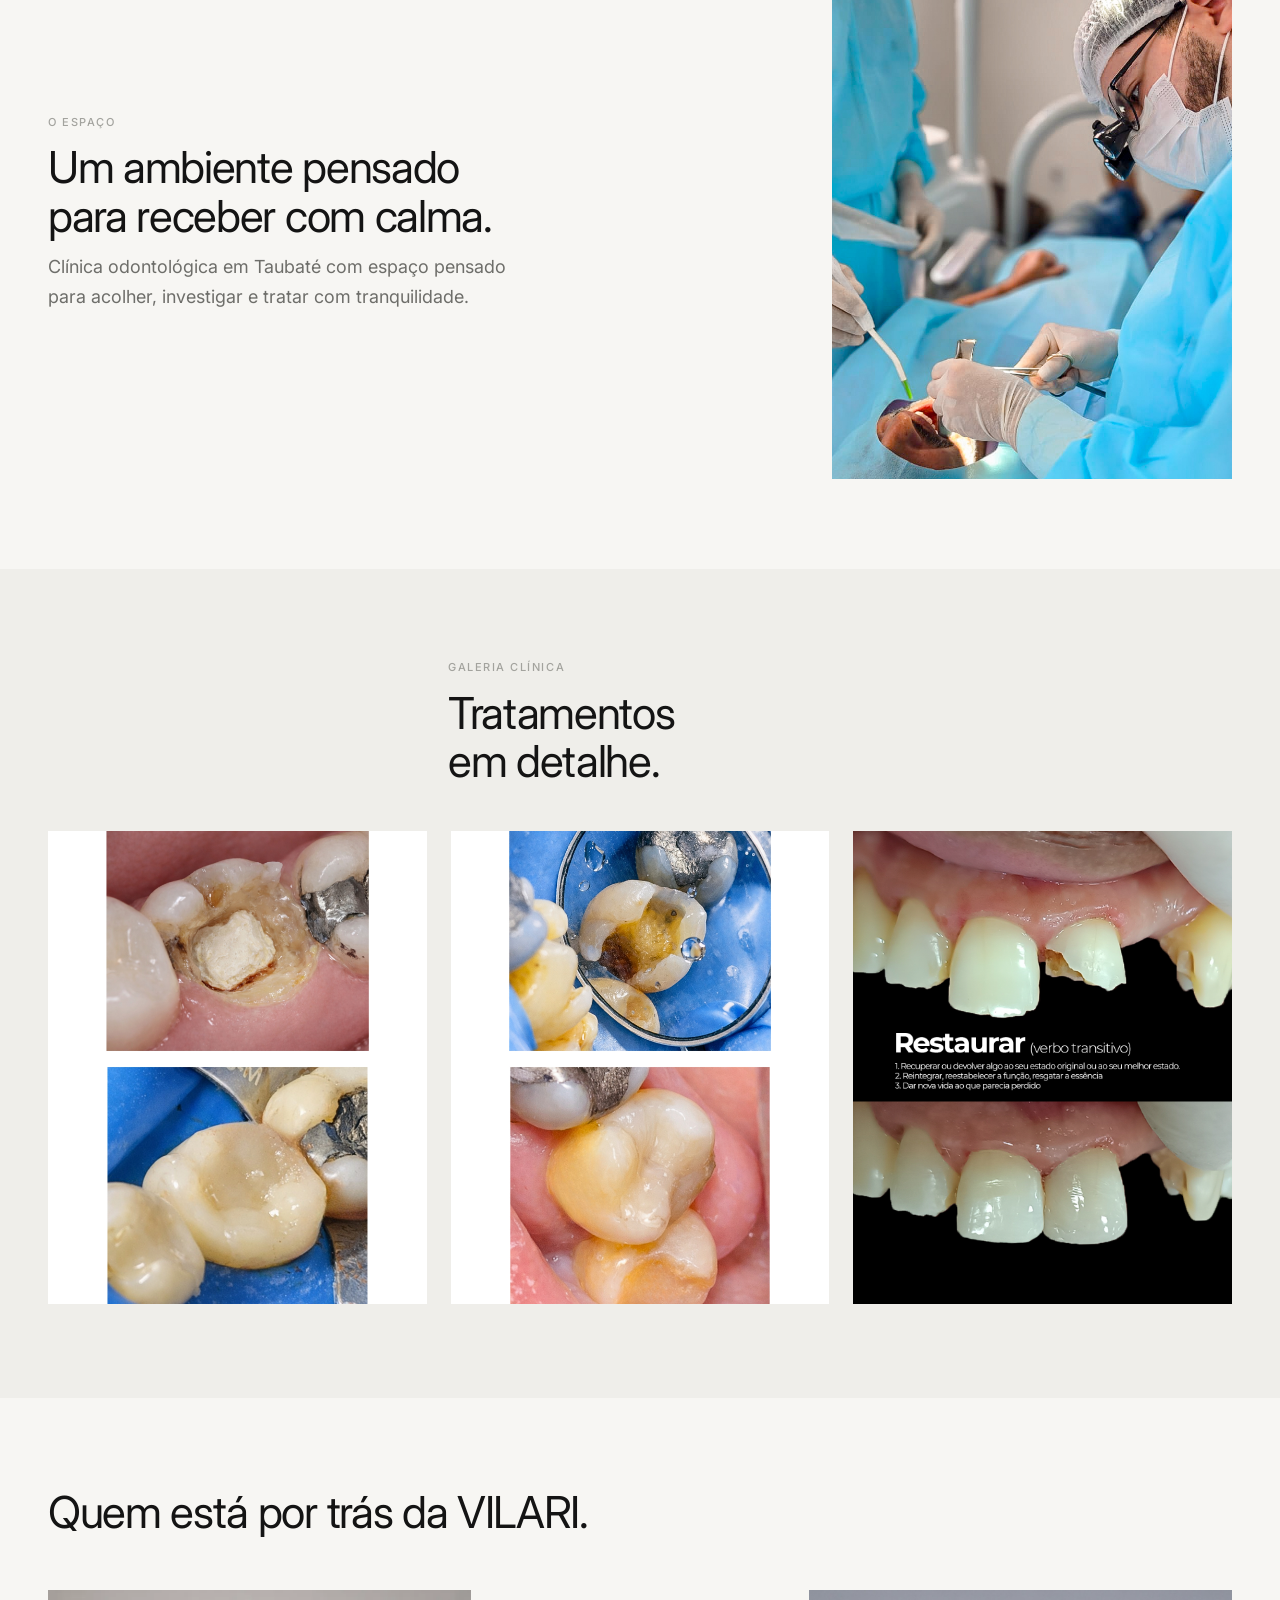
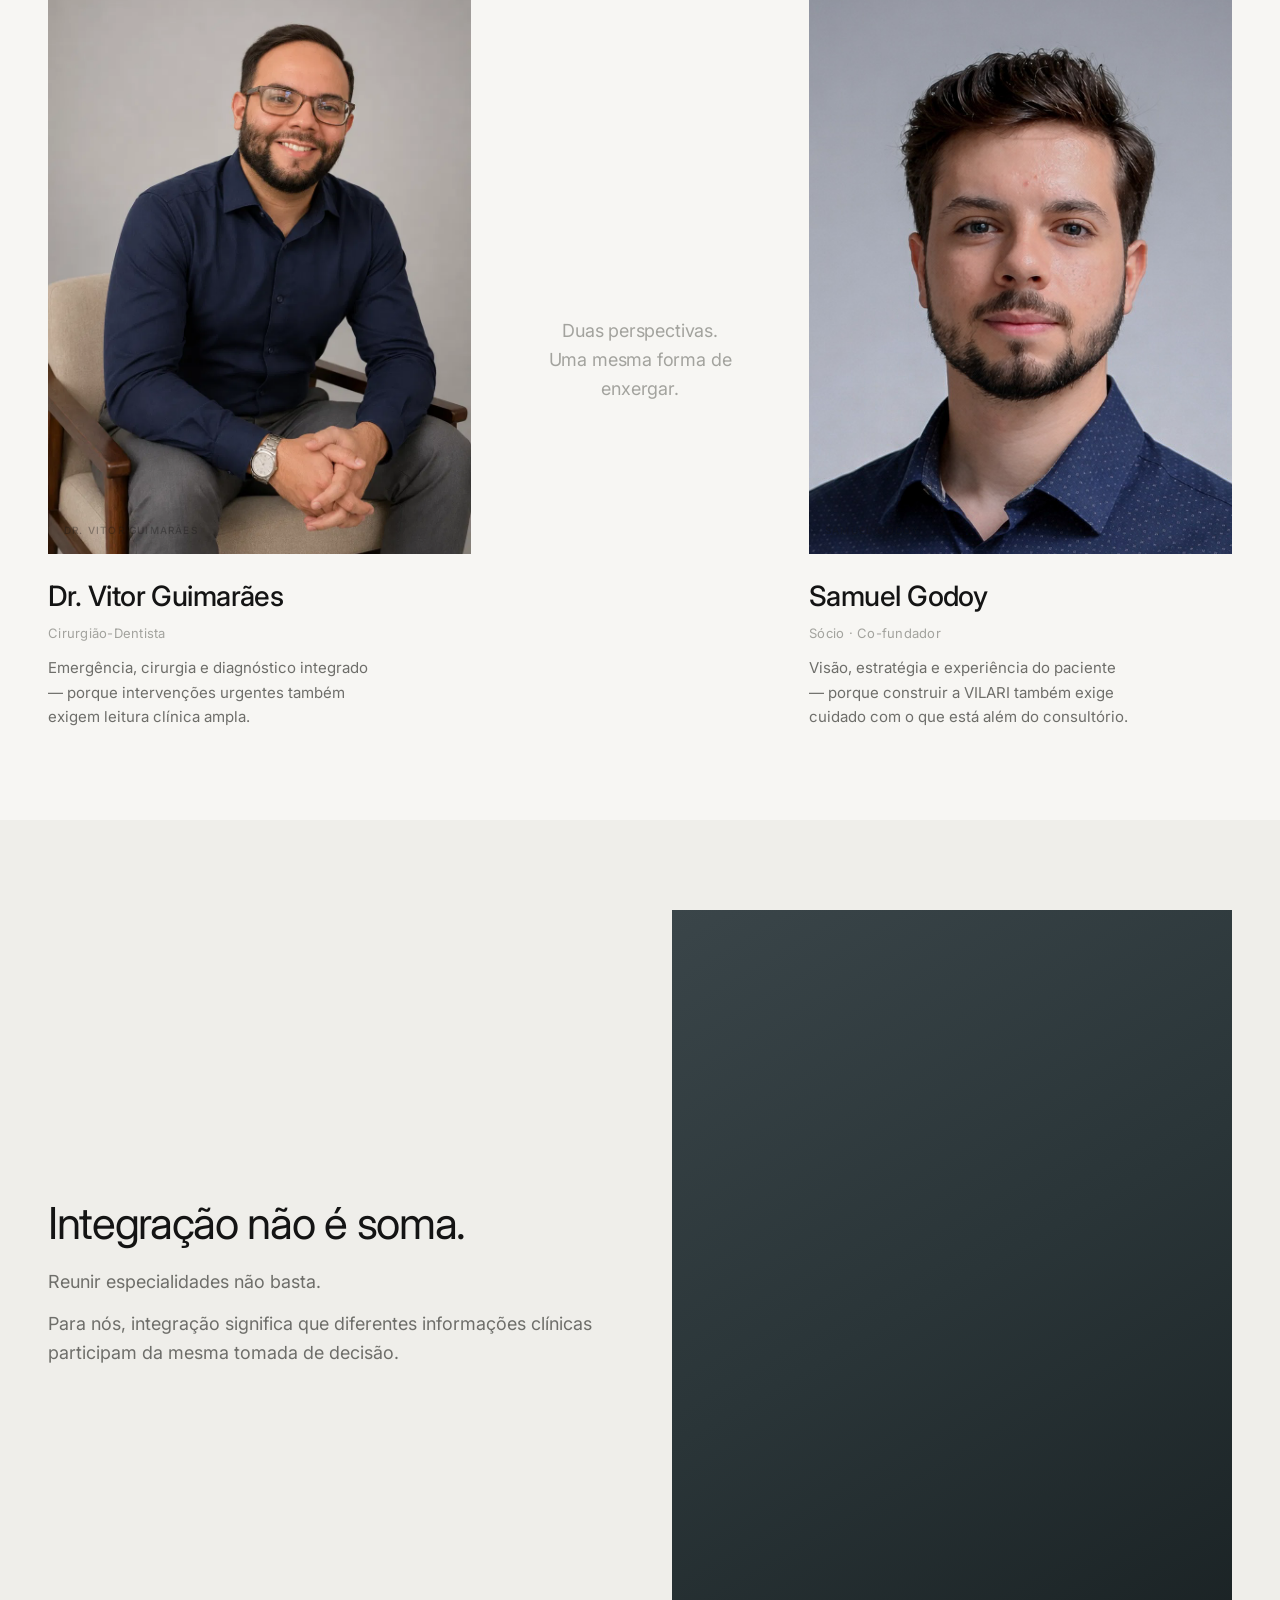
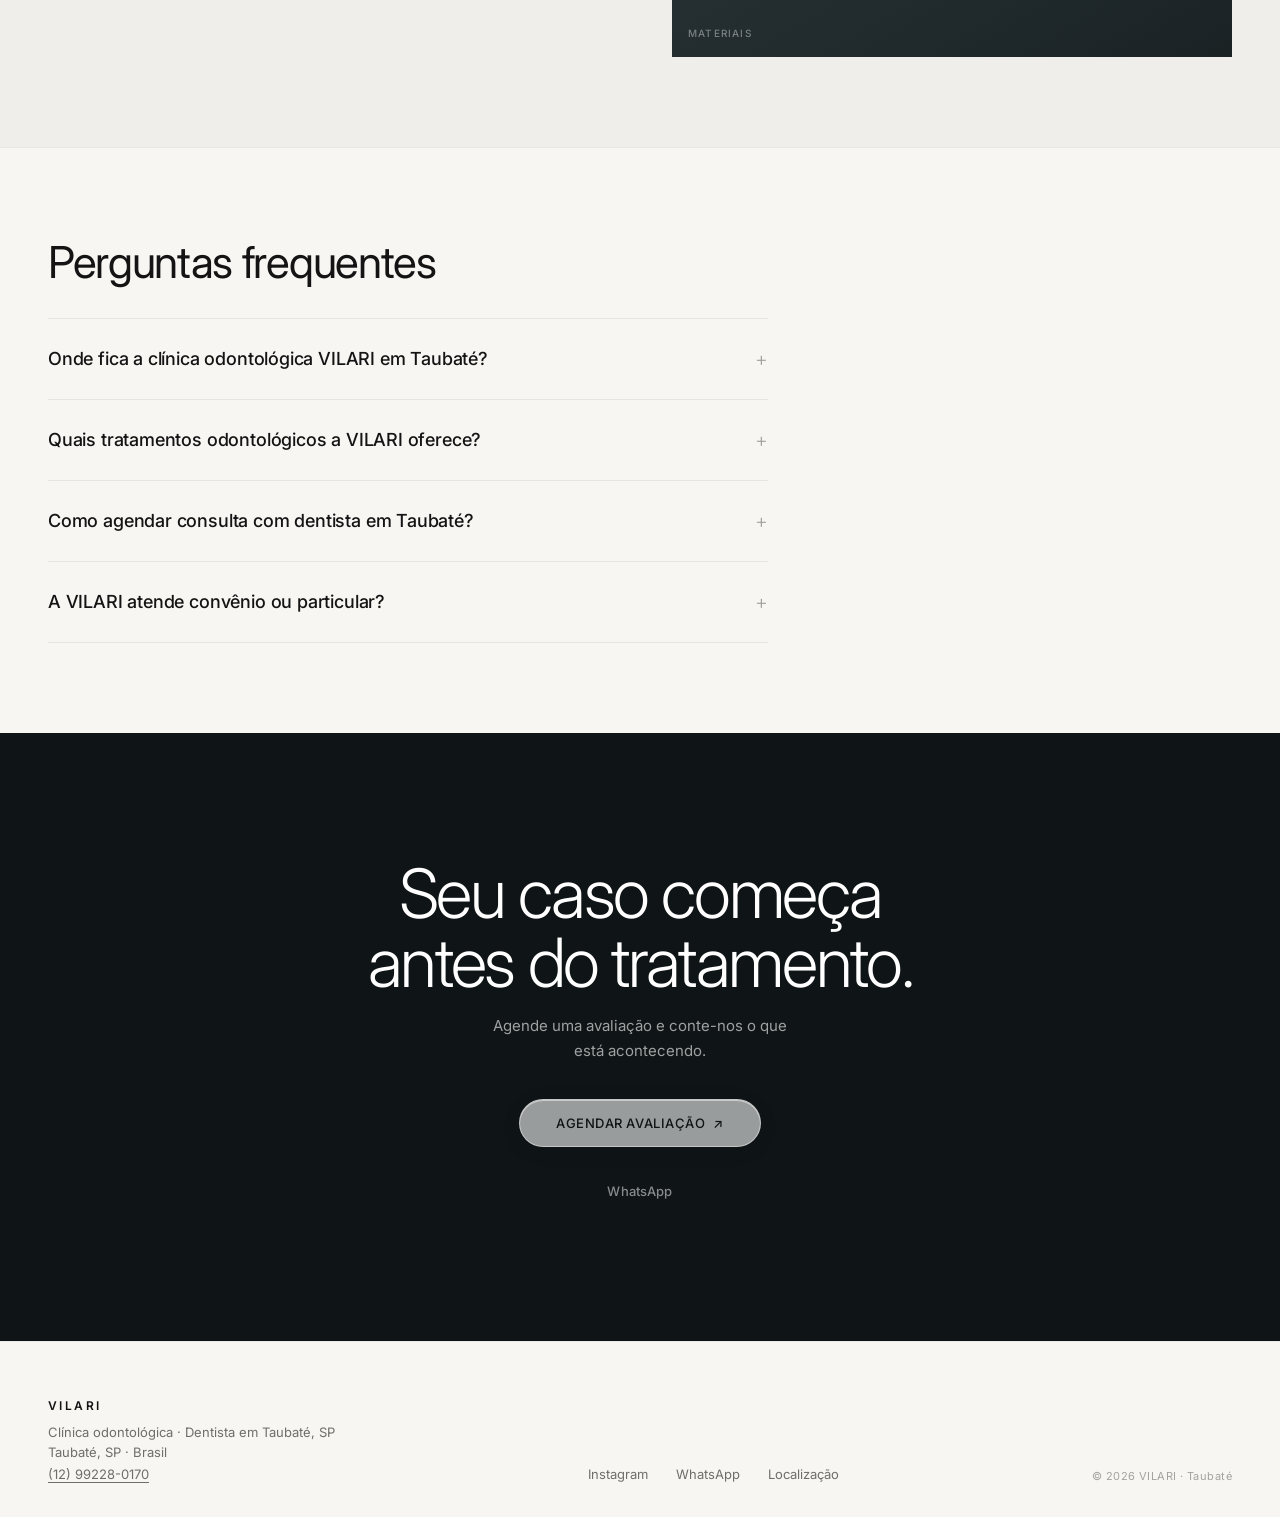
==== commit 7016ba5f: "Add files via upload" ====
--- a/vilari-landing-v2.html
+++ b/vilari-landing-v2.html
@@ -57,7 +57,7 @@
       "alternateName": "VILARI",
       "description": "Clínica odontológica em Taubaté especializada em avaliação integrada, restauração, cirurgia, estética e diagnóstico odontológico.",
       "url": "https://vilari.vercel.app/",
-      "telephone": "+5512999999999",
+      "telephone": "+5512992280170",
       "email": "contato@vilari.com.br",
       "image": "https://vilari.vercel.app/fotos/hero-sorriso.jpg",
       "logo": "https://vilari.vercel.app/favicon.svg",
@@ -139,10 +139,9 @@
     {
       "@type": "Person",
       "@id": "https://vilari.vercel.app/#samuel",
-      "name": "Dr. Samuel Godoy",
-      "jobTitle": "Cirurgião-Dentista",
-      "worksFor": { "@id": "https://vilari.vercel.app/#clinic" },
-      "knowsAbout": ["Restauração dental", "Cirurgia odontológica", "Diagnóstico integrado"]
+      "name": "Samuel Godoy",
+      "jobTitle": "Sócio e Co-fundador",
+      "worksFor": { "@id": "https://vilari.vercel.app/#clinic" }
     }
   ]
 }
@@ -356,8 +355,8 @@
     .btn-outline:hover { background: var(--text); color: var(--white); border-color: var(--text); }
     .link:hover { gap: 12px; }
     .link-light:hover { color: #fff; }
-    .media:hover img { transform: scale(1.03); }
-    .case:hover .case-bg img { transform: scale(1.04); }
+    .media:hover img,
+    .media:hover video { transform: scale(1.03); }
     .btn-light:hover { background: #fff; }
     header.on-hero .nav-cta:hover {
       background: rgba(255, 255, 255, 0.18);
@@ -376,11 +375,16 @@
     overflow: hidden;
     background: var(--surface);
   }
-  .media img {
+  .media img,
+  .media video {
     width: 100%;
     height: 100%;
     object-fit: cover;
     transition: transform 1.2s var(--ease);
+  }
+  .media-video {
+    pointer-events: none;
+    user-select: none;
   }
   .media-fill {
     position: absolute;
@@ -411,8 +415,10 @@
   }
   .media-fill.tone-deep + .media-tag,
   .media:has(.tone-deep) .media-tag { color: rgba(255,255,255,0.4); }
-  .media img.loaded ~ .media-fill { display: none; }
-  .media img:not([src]), .media img[src=""] { display: none; }
+  .media img.loaded ~ .media-fill,
+  .media video.loaded ~ .media-fill { display: none; }
+  .media img:not([src]), .media img[src=""],
+  .media video:not([src]), .media video[src=""] { display: none; }
 
   /* ── NAV ── */
   header {
@@ -698,12 +704,17 @@
 
   /* ── HERO (editorial) ── */
   .hero {
-    --hero-dark: #131C22;
-    --hero-dark-mid: #1A2830;
+    --hero-dark: #0A0E10;
+    --hero-mid: #131C22;
+    --hero-accent: #2A4A57;
     --hero-text: #EDEAE4;
     position: relative;
     min-height: 100svh;
-    background: var(--hero-dark);
+    background:
+      radial-gradient(ellipse 90% 70% at 85% 12%, rgba(42, 74, 87, 0.32) 0%, transparent 52%),
+      radial-gradient(ellipse 55% 45% at 8% 88%, rgba(42, 74, 87, 0.16) 0%, transparent 48%),
+      radial-gradient(circle at 50% 115%, rgba(237, 234, 228, 0.05) 0%, transparent 40%),
+      linear-gradient(168deg, var(--hero-dark) 0%, var(--hero-mid) 44%, #1A2830 100%);
     overflow: hidden;
   }
   .hero-shell {
@@ -711,6 +722,22 @@
     min-height: 100svh;
     display: flex;
     flex-direction: column;
+  }
+  .hero-bg {
+    position: absolute;
+    inset: 0;
+    overflow: hidden;
+    pointer-events: none;
+    z-index: 0;
+  }
+  .hero-glow {
+    position: absolute;
+    top: -18%;
+    right: -8%;
+    width: min(72vw, 660px);
+    height: min(72vw, 660px);
+    background: radial-gradient(circle, rgba(42, 74, 87, 0.24) 0%, transparent 68%);
+    filter: blur(48px);
   }
   .hero-arc {
     position: absolute;
@@ -718,17 +745,34 @@
     right: -22%;
     width: min(92vw, 520px);
     height: min(92vw, 520px);
-    border: 1px solid rgba(237, 234, 228, 0.07);
+    border: 1px solid rgba(237, 234, 228, 0.08);
     border-radius: 50%;
-    pointer-events: none;
     z-index: 1;
   }
   .hero-arc::before {
     content: '';
     position: absolute;
     inset: 18%;
-    border: 1px solid rgba(237, 234, 228, 0.04);
+    border: 1px solid rgba(237, 234, 228, 0.05);
     border-radius: 50%;
+  }
+  .hero-arc--secondary {
+    top: auto;
+    right: auto;
+    bottom: -28%;
+    left: -20%;
+    width: min(78vw, 460px);
+    height: min(78vw, 460px);
+    opacity: 0.55;
+    border-color: rgba(237, 234, 228, 0.06);
+  }
+  .hero-line-accent {
+    position: absolute;
+    top: clamp(18%, 22vh, 28%);
+    left: var(--inset-l);
+    width: 1px;
+    height: clamp(72px, 16vh, 140px);
+    background: linear-gradient(to bottom, transparent, rgba(237, 234, 228, 0.2), transparent);
   }
   .hero-grid {
     flex: 1;
@@ -736,35 +780,6 @@
     min-height: 100svh;
     z-index: 2;
   }
-  .hero-visual {
-    position: absolute;
-    inset: 0;
-    overflow: hidden;
-  }
-  .hero-visual::before {
-    content: '';
-    position: absolute;
-    inset: 0;
-    background: linear-gradient(to top, var(--hero-dark) 0%, rgba(19, 28, 34, 0.35) 42%, transparent 100%);
-    z-index: 1;
-    pointer-events: none;
-  }
-  .hero-photo {
-    width: 100%;
-    height: 100%;
-    min-height: 280px;
-  }
-  .hero-photo .media-fill {
-    background: linear-gradient(155deg, #3A3530 0%, #2A2520 45%, #1E1A17 100%);
-  }
-  .hero-photo img {
-    width: 100%;
-    height: 100%;
-    object-fit: cover;
-    object-position: 62% 18%;
-  }
-  .hero-photo img.loaded ~ .media-fill { display: none; }
-  .hero-photo img:not([src]), .hero-photo img[src=""] { display: none; }
   .hero-copy {
     position: relative;
     z-index: 3;
@@ -925,140 +940,9 @@
   .split-copy .heading { margin-bottom: 24px; }
   .split-copy .body-lg + .body-lg { margin-top: 16px; }
 
-  /* ── CASES (mobile: horizontal swipe cards) ── */
-  .cases-header {
-    padding-bottom: 20px;
-  }
-  .cases-header .body-lg { font-size: 0.9375rem; margin-top: 8px; }
-  .cases-scroll-hint {
-    display: flex;
-    align-items: center;
-    gap: 8px;
-    margin-top: 16px;
-    font-size: 0.6875rem;
-    font-weight: 500;
-    letter-spacing: 0.1em;
-    text-transform: uppercase;
-    color: var(--text-light);
-  }
-  .cases-scroll-hint::after {
-    content: '→';
-    font-size: 0.875rem;
-    animation: nudgeRight 1.5s var(--ease) infinite;
-  }
   @keyframes nudgeRight {
     0%, 100% { transform: translateX(0); opacity: 0.5; }
     50% { transform: translateX(4px); opacity: 1; }
-  }
-  .cases {
-    padding-bottom: var(--section-y);
-    overflow: hidden;
-  }
-  .cases-track {
-    display: flex;
-    overflow-x: auto;
-    scroll-snap-type: x mandatory;
-    scroll-snap-stop: normal;
-    -webkit-overflow-scrolling: touch;
-    overscroll-behavior-x: contain;
-    overscroll-behavior-y: auto;
-    touch-action: manipulation;
-    scrollbar-width: none;
-    gap: 12px;
-    padding-inline: var(--inset-l) var(--inset-r);
-    padding-bottom: 8px;
-    scroll-padding-inline-start: var(--inset-l);
-    scroll-padding-inline-end: var(--inset-r);
-  }
-  .cases-track::-webkit-scrollbar { display: none; }
-  .case {
-    position: relative;
-    flex: 0 0 min(88%, calc(100% - var(--pad)));
-    scroll-snap-align: start;
-    overflow: hidden;
-    min-height: 72svh;
-    border-radius: 16px;
-    display: flex;
-    align-items: flex-end;
-    border: 1px solid rgba(255, 255, 255, 0.14);
-    box-shadow: var(--glass-shadow), inset 0 1px 0 rgba(255, 255, 255, 0.12);
-  }
-  .case-bg {
-    position: absolute;
-    inset: 0;
-  }
-  .case-bg .media-fill { height: 100%; }
-  .case-bg img {
-    width: 100%;
-    height: 100%;
-    object-fit: cover;
-    transition: transform 1.4s var(--ease);
-  }
-  .case-overlay {
-    position: absolute;
-    inset: 0;
-    background: linear-gradient(to top, rgba(15,20,22,0.82) 0%, rgba(15,20,22,0.25) 50%, rgba(15,20,22,0.05) 100%);
-  }
-  .case-content {
-    position: relative;
-    z-index: 2;
-    padding: clamp(24px, 5vw, 32px) clamp(20px, 4vw, 28px);
-    width: 100%;
-  }
-  .case-label {
-    font-size: 0.6875rem;
-    font-weight: 600;
-    letter-spacing: 0.16em;
-    text-transform: uppercase;
-    color: rgba(255,255,255,0.5);
-    margin-bottom: 12px;
-  }
-  .case-title {
-    font-size: clamp(1.5rem, 3vw, 2.25rem);
-    font-weight: 400;
-    letter-spacing: -0.02em;
-    color: #fff;
-    line-height: 1.15;
-    max-width: 22ch;
-    margin-bottom: 12px;
-    opacity: 0.95;
-    transform: translateY(8px);
-    transition: opacity 0.5s var(--ease), transform 0.5s var(--ease);
-  }
-  .case-desc {
-    font-size: 0.9375rem;
-    color: rgba(255,255,255,0.7);
-    max-width: 38ch;
-    line-height: 1.55;
-    opacity: 1;
-    transform: none;
-    transition: opacity 0.5s var(--ease) 0.05s, transform 0.5s var(--ease) 0.05s;
-  }
-  .case.in-view .case-desc,
-  .case:hover .case-desc { opacity: 1; transform: translateY(0); }
-  .case.in-view .case-title,
-  .case:hover .case-title { transform: translateY(0); opacity: 1; }
-  .case-title { opacity: 1; transform: none; }
-  @media (min-width: 768px) {
-    .case-title { opacity: 0.95; transform: translateY(8px); }
-  }
-
-  .cases-dots {
-    display: flex;
-    justify-content: center;
-    gap: 6px;
-    padding-top: 16px;
-  }
-  .cases-dot {
-    width: 7px;
-    height: 7px;
-    border-radius: 4px;
-    background: rgba(20,20,20,0.12);
-    transition: width 0.4s var(--spring), background 0.35s var(--ease), opacity 0.35s;
-  }
-  .cases-dot.active {
-    width: 22px;
-    background: var(--petrol);
   }
 
   /* ── METHOD (mobile: swipeable cards) ── */
@@ -1157,18 +1041,60 @@
     line-height: 1.6;
   }
 
-  /* ── CLINIC (mobile: horizontal gallery) ── */
+  /* ── CLÍNICA (espaço — foto principal vertical) ── */
   .clinic {
     padding: var(--section-y) 0;
     overflow: hidden;
+  }
+  .clinic-inner {
+    display: grid;
+    gap: 32px;
+    align-items: start;
   }
   .clinic-intro {
     display: flex;
     flex-direction: column;
     gap: 12px;
-    margin-bottom: 28px;
-  }
-  .clinic-gallery {
+    max-width: 480px;
+  }
+  .clinic-feature .media {
+    aspect-ratio: 3/4;
+    border-radius: 2px;
+    overflow: hidden;
+    border: 1px solid rgba(255, 255, 255, 0.35);
+    box-shadow: var(--glass-shadow), var(--glass-inset);
+  }
+
+  /* ── GALERIA (tratamentos) ── */
+  .gallery {
+    padding: var(--section-y) 0;
+    background: var(--surface);
+    overflow: hidden;
+  }
+  .gallery-header {
+    display: flex;
+    flex-direction: column;
+    gap: 12px;
+    margin-bottom: 20px;
+    max-width: 480px;
+  }
+  .gallery-scroll-hint {
+    display: flex;
+    align-items: center;
+    gap: 8px;
+    margin-bottom: 16px;
+    font-size: 0.6875rem;
+    font-weight: 500;
+    letter-spacing: 0.1em;
+    text-transform: uppercase;
+    color: var(--text-light);
+  }
+  .gallery-scroll-hint::after {
+    content: '→';
+    font-size: 0.875rem;
+    animation: nudgeRight 1.5s var(--ease) infinite;
+  }
+  .gallery-track {
     display: flex;
     overflow-x: auto;
     scroll-snap-type: x mandatory;
@@ -1185,31 +1111,36 @@
     scroll-padding-inline-start: var(--inset-l);
     scroll-padding-inline-end: var(--inset-r);
   }
-  .clinic-gallery::-webkit-scrollbar { display: none; }
-  .clinic-main,
-  .clinic-row > div {
-    flex: 0 0 min(85vw, 360px);
+  .gallery-track::-webkit-scrollbar { display: none; }
+  .gallery-slide {
+    flex: 0 0 min(72vw, 280px);
     scroll-snap-align: start;
-  }
-  .clinic-row {
-    display: contents;
-  }
-  .clinic-main .media,
-  .clinic-row .media,
-  .clinic-detail .media {
+    margin: 0;
+  }
+  .gallery-slide .media {
     aspect-ratio: 4/5;
-    border-radius: 12px;
+    border-radius: 2px;
     overflow: hidden;
     border: 1px solid rgba(255, 255, 255, 0.35);
     box-shadow: var(--glass-shadow), var(--glass-inset);
   }
-  .clinic-caption {
-    margin-top: 28px;
-    font-size: 1.125rem;
-    font-weight: 300;
-    letter-spacing: -0.02em;
-    color: var(--text-muted);
-    max-width: 28ch;
+  .gallery-dots {
+    display: flex;
+    justify-content: center;
+    gap: 6px;
+    margin-top: 20px;
+    padding-inline: var(--inset-l);
+  }
+  .gallery-dot {
+    width: 6px;
+    height: 6px;
+    border-radius: 50%;
+    background: rgba(20, 20, 20, 0.15);
+    transition: background 0.35s var(--ease), transform 0.35s var(--ease);
+  }
+  .gallery-dot.active {
+    background: var(--petrol);
+    transform: scale(1.15);
   }
 
   /* ── FOUNDERS ── */
@@ -1276,7 +1207,7 @@
   .integration-copy .heading { margin-bottom: 20px; }
   .integration-copy .body-lg + .body-lg { margin-top: 12px; }
   .integration-media .media {
-    aspect-ratio: 4/5;
+    aspect-ratio: 3/4;
     border-radius: 12px;
     overflow: hidden;
     border: 1px solid rgba(255, 255, 255, 0.35);
@@ -1455,17 +1386,6 @@
     :root { --section-y: 84px; }
 
     .hero-grid { min-height: 100svh; }
-    .hero-visual::before {
-      background: linear-gradient(
-        to top,
-        var(--hero-dark) 0%,
-        rgba(19, 28, 34, 0.96) 30%,
-        rgba(19, 28, 34, 0.72) 48%,
-        rgba(19, 28, 34, 0.35) 68%,
-        rgba(19, 28, 34, 0.12) 100%
-      );
-    }
-    .hero-photo img { object-position: 50% 20%; }
     .hero-copy-inner {
       padding-top: calc(var(--nav-h) + env(safe-area-inset-top, 0px) + 8px);
       min-height: calc(100svh - env(safe-area-inset-bottom, 0px));
@@ -1503,12 +1423,6 @@
     .statement { padding-top: calc(var(--section-y) + 8px); }
     .split-inner { gap: 40px; }
     .split-copy .body-lg { font-size: 1.0625rem; line-height: 1.7; }
-
-    .clinic-gallery {
-      scroll-snap-stop: normal;
-      overscroll-behavior-y: auto;
-      touch-action: manipulation;
-    }
 
     .hero-scroll-hint { display: none; }
 
@@ -1572,10 +1486,6 @@
     }
     .hero-actions .btn-hero { width: auto; }
     .hero-actions .link { justify-content: flex-start; }
-    .hero-visual::before {
-      background: linear-gradient(to right, var(--hero-dark) 0%, rgba(19, 28, 34, 0.5) 35%, rgba(19, 28, 34, 0.15) 62%, transparent 100%);
-    }
-    .hero-photo img { object-position: 58% 22%; }
     .hero-arc {
       top: -12%;
       right: 8%;
@@ -1602,36 +1512,6 @@
     }
     .split { padding: clamp(64px, 10vh, 120px) 0; }
     .split-media .media { border-radius: 0; border: none; box-shadow: none; }
-
-    .cases-header { display: none; }
-    .cases-scroll-hint { display: none; }
-    .cases-dots { display: none; }
-    .cases { padding-bottom: clamp(64px, 10vh, 120px); overflow: visible; }
-    .cases-track {
-      display: block;
-      overflow: visible;
-      padding: 0;
-      gap: 0;
-    }
-    .case {
-      flex: none;
-      width: 100%;
-      border-radius: 0;
-      border: none;
-      box-shadow: none;
-      min-height: clamp(420px, 70vh, 680px);
-      margin-bottom: 4px;
-      scroll-snap-align: none;
-    }
-    .case-content {
-      padding: clamp(32px, 5vw, 56px);
-      max-width: var(--max);
-      margin: 0 auto;
-    }
-    .case-desc { opacity: 0; transform: translateY(12px); }
-    .case.in-view .case-desc,
-    .case:hover .case-desc { opacity: 1; transform: translateY(0); }
-    .case-title { opacity: 0.95; transform: translateY(8px); }
 
     .method { padding: clamp(64px, 10vh, 120px) 0; overflow: visible; }
     .method-header { margin-bottom: clamp(40px, 6vh, 64px); }
@@ -1699,24 +1579,39 @@
     }
 
     .clinic { padding: clamp(64px, 10vh, 120px) 0; }
-    .clinic-intro { margin-bottom: clamp(40px, 6vh, 64px); max-width: 480px; }
-    .clinic-gallery {
+    .clinic-inner {
+      grid-template-columns: 1fr minmax(280px, 400px);
+      gap: clamp(32px, 5vw, 64px);
+      align-items: center;
+    }
+    .clinic-feature .media {
+      border-radius: 0;
+      border: none;
+      box-shadow: none;
+    }
+
+    .gallery { padding: clamp(64px, 10vh, 120px) 0; }
+    .gallery-scroll-hint { display: none; }
+    .gallery-dots { display: none; }
+    .gallery-header { margin-bottom: clamp(32px, 5vh, 48px); }
+    .gallery-track {
       display: grid;
-      gap: clamp(12px, 2vw, 20px);
-      margin: 0;
-      padding: 0;
+      grid-template-columns: repeat(3, 1fr);
+      gap: clamp(16px, 2vw, 24px);
       overflow: visible;
-    }
-    .clinic-main,
-    .clinic-row > div { flex: none; scroll-snap-align: none; }
-    .clinic-row {
-      display: grid;
-      grid-template-columns: 1fr 1fr;
-      gap: clamp(12px, 2vw, 20px);
-    }
-    .clinic-main .media,
-    .clinic-row .media { border-radius: 0; }
-    .clinic-caption { margin-top: clamp(32px, 5vh, 48px); font-size: clamp(1.125rem, 2vw, 1.5rem); }
+      max-width: var(--max);
+      margin-inline: auto;
+      padding-inline: var(--inset-l);
+    }
+    .gallery-slide {
+      flex: none;
+      scroll-snap-align: none;
+    }
+    .gallery-slide .media {
+      border-radius: 0;
+      border: none;
+      box-shadow: none;
+    }
 
     .founders { padding: clamp(64px, 10vh, 120px) 0; }
     .founders-header { margin-bottom: clamp(40px, 6vh, 56px); }
@@ -1730,10 +1625,7 @@
       align-items: center;
     }
     .integration { padding: clamp(64px, 10vh, 120px) 0; }
-    .integration-media .media { aspect-ratio: 5/4; border-radius: 0; border: none; box-shadow: none; }
-    .clinic-main .media,
-    .clinic-row .media { border-radius: 0; border: none; box-shadow: none; }
-
+    .integration-media .media { aspect-ratio: 3/4; border-radius: 0; border: none; box-shadow: none; }
     .cta-final {
       padding: clamp(80px, 14vh, 140px) 0;
       text-align: center;
@@ -1746,9 +1638,6 @@
     .split.reverse .split-inner > * { direction: ltr; }
     .founders-grid { grid-template-columns: 1fr auto 1fr; gap: clamp(24px, 4vw, 48px); align-items: center; }
     .founders-bridge { padding: 0; margin: 0; align-self: center; }
-    .clinic-gallery { grid-template-columns: 1.4fr 1fr; grid-template-rows: auto auto; }
-    .clinic-main { grid-row: span 2; }
-    .clinic-main .media { aspect-ratio: auto; height: 100%; min-height: 520px; }
     footer .wrap {
       flex-direction: row;
       justify-content: space-between;
@@ -1766,11 +1655,6 @@
       border-radius: 100px;
       padding-inline: 32px;
       transition: background 0.35s var(--spring-soft), transform 0.2s var(--spring), box-shadow 0.35s, border-color 0.35s;
-    }
-    .hero-photo img {
-      will-change: transform;
-      transform: scale(1.04);
-      transition: none;
     }
 
     .statement .display.reveal { transition-delay: 0s; }
@@ -1796,13 +1680,6 @@
     }
     .founder-name { transition: color 0.4s var(--ease); }
 
-    /* Cases full-bleed */
-    .case-content {
-      padding-inline: var(--inset-l);
-    }
-    .case.in-view .case-title,
-    .case:hover .case-title { opacity: 1; transform: translateY(0); }
-
     /* CTA & footer */
     .cta-final .btn {
       border-radius: 100px;
@@ -1818,6 +1695,8 @@
     /* Founders hover */
     .founder .media img { transition: transform 1.4s var(--ease); }
     .founder:hover .media img { transform: scale(1.02); }
+    .gallery-slide .media img { transition: transform 1.4s var(--ease); }
+    .gallery-slide:hover .media img { transform: scale(1.02); }
 
     header.scrolled {
       box-shadow: 0 1px 0 rgba(255, 255, 255, 0.5) inset, 0 8px 32px rgba(15, 20, 22, 0.04);
@@ -1912,11 +1791,11 @@
     html { scroll-behavior: auto; }
     .reveal { opacity: 1; transform: none; transition: none; }
     .hero .reveal { transition-delay: 0s !important; }
-    .media img, .case-bg img { transition: none; }
-    .case-desc { opacity: 1; transform: none; }
+    .media img,
+    .media video { transition: none; }
     .method-step { opacity: 1; transform: none; }
     .hero-scroll-hint span,
-    .cases-scroll-hint::after { animation: none; }
+    .gallery-scroll-hint::after { animation: none; }
     .mobile-nav.open .mobile-nav-panel > a { animation: none; }
     .mobile-cta { transition: none; opacity: 1; }
     .mobile-cta:not(.visible) { opacity: 0; }
@@ -1981,7 +1860,12 @@
 <main id="conteudo">
 <section class="hero" id="visao" aria-label="Clínica odontológica em Taubaté">
   <div class="hero-shell">
-    <div class="hero-arc" aria-hidden="true"></div>
+    <div class="hero-bg" aria-hidden="true">
+      <div class="hero-glow"></div>
+      <div class="hero-arc"></div>
+      <div class="hero-arc hero-arc--secondary"></div>
+      <span class="hero-line-accent"></span>
+    </div>
     <div class="hero-grid">
       <div class="hero-copy">
         <div class="hero-copy-inner wrap">
@@ -2004,12 +1888,6 @@
           </p>
         </div>
       </div>
-      <div class="hero-visual">
-        <div class="hero-photo media">
-          <img src="fotos/hero-sorriso.jpg" alt="Paciente sorrindo na clínica odontológica VILARI em Taubaté" width="1600" height="1200" fetchpriority="high">
-          <div class="media-fill tone-warm"></div>
-        </div>
-      </div>
     </div>
     <div class="hero-scroll-hint reveal" aria-hidden="true">
       <span></span>
@@ -2044,62 +1922,7 @@
   </div>
 </section>
 
-<!-- 04 MOSTRAR -->
-<section class="cases" id="abordagem" aria-label="Abordagem clínica">
-  <div class="cases-header wrap reveal">
-    <p class="eyebrow">Abordagem</p>
-    <h2 class="heading">Três formas de olhar.</h2>
-    <p class="cases-scroll-hint">Deslize para ver</p>
-  </div>
-  <div class="cases-track" id="casesTrack">
-  <article class="case" data-case>
-    <div class="case-bg media">
-      <img src="fotos/caso-desgaste.jpg" alt="Tratamento de desgaste dental — dentista Taubaté VILARI" loading="lazy">
-      <div class="media-fill tone-cool"></div>
-      <span class="media-tag">Desgaste</span>
-    </div>
-    <div class="case-overlay"></div>
-    <div class="case-content">
-      <p class="case-label">Desgaste</p>
-      <h3 class="case-title">Nem todo desgaste começa no dente.</h3>
-      <p class="case-desc">Função, oclusão e hábitos fazem parte da investigação — antes de qualquer restauração.</p>
-    </div>
-  </article>
-  <article class="case" data-case>
-    <div class="case-bg media">
-      <img src="fotos/caso-dor.jpg" alt="Investigação de dor odontológica — clínica em Taubaté" loading="lazy">
-      <div class="media-fill tone-warm"></div>
-      <span class="media-tag">Dor</span>
-    </div>
-    <div class="case-overlay"></div>
-    <div class="case-content">
-      <p class="case-label">Dor</p>
-      <h3 class="case-title">O sintoma é o início da investigação, não necessariamente a resposta.</h3>
-      <p class="case-desc">A dor indica onde olhar — não necessariamente o que fazer.</p>
-    </div>
-  </article>
-  <article class="case" data-case>
-    <div class="case-bg media">
-      <img src="fotos/caso-estetica.jpg" alt="Estética dental com função — VILARI Taubaté" loading="lazy">
-      <div class="media-fill tone-deep"></div>
-      <span class="media-tag">Estética</span>
-    </div>
-    <div class="case-overlay"></div>
-    <div class="case-content">
-      <p class="case-label">Estética</p>
-      <h3 class="case-title">Estética precisa fazer sentido dentro da função.</h3>
-      <p class="case-desc">Resultado duradouro exige que forma e função caminhem juntas.</p>
-    </div>
-  </article>
-  </div>
-  <div class="cases-dots" id="casesDots" aria-hidden="true">
-    <span class="cases-dot active"></span>
-    <span class="cases-dot"></span>
-    <span class="cases-dot"></span>
-  </div>
-</section>
-
-<!-- 05 MÉTODO -->
+<!-- 04 MÉTODO -->
 <section class="method" id="metodo">
   <div class="method-header wrap reveal">
     <h2 class="heading">Como trabalhamos.</h2>
@@ -2153,42 +1976,57 @@
 
 <!-- 06 CLÍNICA -->
 <section class="clinic" id="clinica">
-  <div class="wrap">
+  <div class="wrap clinic-inner">
     <div class="clinic-intro reveal">
       <p class="eyebrow">O espaço</p>
       <h2 class="heading">Um ambiente pensado para receber com calma.</h2>
       <p class="body-lg">Clínica odontológica em Taubaté com espaço pensado para acolher, investigar e tratar com tranquilidade.</p>
     </div>
-    <div class="clinic-gallery">
-      <div class="clinic-main reveal">
-        <div class="media">
-          <img src="fotos/clinica-principal.jpg" alt="Recepção da clínica odontológica VILARI em Taubaté" loading="lazy">
-          <div class="media-fill tone-warm"></div>
-          <span class="media-tag">Recepção</span>
-        </div>
-      </div>
-      <div class="clinic-row">
-        <div class="reveal">
-          <div class="media">
-            <img src="fotos/clinica-detalhe.jpg" alt="Detalhe da clínica odontológica VILARI, Taubaté" loading="lazy">
-            <div class="media-fill tone-cool"></div>
-            <span class="media-tag">Detalhe</span>
-          </div>
-        </div>
-        <div class="reveal">
-          <div class="media">
-            <img src="fotos/clinica-consultorio.jpg" alt="Consultório odontológico VILARI em Taubaté" loading="lazy">
-            <div class="media-fill tone-warm"></div>
-            <span class="media-tag">Consultório</span>
-          </div>
-        </div>
+
+    <div class="clinic-feature reveal">
+      <div class="media">
+        <img src="fotos/clinica-principal.jpg" alt="Recepção da clínica odontológica VILARI em Taubaté" loading="lazy">
+        <div class="media-fill tone-warm"></div>
       </div>
     </div>
-    <p class="clinic-caption reveal">Precisão também está no ambiente.</p>
   </div>
 </section>
 
-<!-- 07 FUNDADORES -->
+<!-- 07 GALERIA -->
+<section class="gallery" id="galeria">
+  <div class="wrap gallery-header reveal">
+    <p class="eyebrow">Galeria clínica</p>
+    <h2 class="heading">Tratamentos em detalhe.</h2>
+    <p class="gallery-scroll-hint">Deslize para ver</p>
+  </div>
+  <div class="gallery-track" id="galleryTrack">
+    <figure class="gallery-slide reveal">
+      <div class="media">
+        <img src="fotos/galeria-restauracao.jpg" alt="Restauração dental — tratamento odontológico VILARI, Taubaté" loading="lazy">
+        <div class="media-fill tone-warm"></div>
+      </div>
+    </figure>
+    <figure class="gallery-slide reveal">
+      <div class="media">
+        <img src="fotos/galeria-estetica.jpg" alt="Estética dental — tratamento VILARI em Taubaté" loading="lazy">
+        <div class="media-fill tone-cool"></div>
+      </div>
+    </figure>
+    <figure class="gallery-slide reveal">
+      <div class="media">
+        <img src="fotos/galeria-detalhe.jpg" alt="Detalhe de procedimento odontológico — VILARI Taubaté" loading="lazy">
+        <div class="media-fill tone-warm"></div>
+      </div>
+    </figure>
+  </div>
+  <div class="gallery-dots wrap" id="galleryDots" aria-hidden="true">
+    <span class="gallery-dot active"></span>
+    <span class="gallery-dot"></span>
+    <span class="gallery-dot"></span>
+  </div>
+</section>
+
+<!-- 08 FUNDADORES -->
 <section class="founders" id="fundadores">
   <div class="wrap">
     <div class="founders-header reveal">
@@ -2210,14 +2048,14 @@
       <p class="founders-bridge reveal">Duas perspectivas.<br>Uma mesma forma de enxergar.</p>
       <article class="founder reveal">
         <div class="media">
-          <img src="fotos/samuel.jpg" alt="Dr. Samuel Godoy, cirurgião-dentista na VILARI Taubaté" loading="lazy">
+          <img src="fotos/samuel.jpg" alt="Samuel Godoy, sócio e co-fundador da VILARI Taubaté" loading="lazy">
           <div class="media-fill tone-warm"></div>
-          <span class="media-tag">Dr. Samuel Godoy</span>
+          <span class="media-tag">Samuel Godoy</span>
         </div>
         <div>
-          <h3 class="founder-name">Dr. Samuel Godoy</h3>
-          <p class="founder-role">Cirurgião-Dentista</p>
-          <p class="founder-bio">Restaurações, cirurgia e diagnóstico integrado — precisão clínica construída a partir da compreensão do caso.</p>
+          <h3 class="founder-name">Samuel Godoy</h3>
+          <p class="founder-role">Sócio · Co-fundador</p>
+          <p class="founder-bio">Visão, estratégia e experiência do paciente — porque construir a VILARI também exige cuidado com o que está além do consultório.</p>
         </div>
       </article>
     </div>
@@ -2234,7 +2072,19 @@
   </div>
   <div class="integration-media reveal">
     <div class="media">
-      <img src="fotos/clinica-materiais.jpg" alt="Materiais odontológicos — clínica VILARI Taubaté" loading="lazy">
+      <video
+        class="media-video"
+        src="fotos/clinica-materiais.mp4"
+        autoplay
+        muted
+        loop
+        playsinline
+        preload="auto"
+        disablepictureinpicture
+        disableremoteplayback
+        tabindex="-1"
+        aria-hidden="true"
+      ></video>
       <div class="media-fill tone-deep"></div>
       <span class="media-tag">Materiais</span>
     </div>
@@ -2272,9 +2122,9 @@
   <div class="wrap">
     <h2 class="display reveal">Seu caso começa antes do tratamento.</h2>
     <p class="body-lg reveal">Agende uma avaliação e conte-nos o que está acontecendo.</p>
-    <a href="https://wa.me/5512999999999" class="btn btn-light reveal">Agendar avaliação <span class="icon">↗</span></a>
+    <a href="https://wa.me/5512992280170" class="btn btn-light reveal">Agendar avaliação <span class="icon">↗</span></a>
     <br>
-    <a href="https://wa.me/5512999999999" class="link reveal">WhatsApp</a>
+    <a href="https://wa.me/5512992280170" class="link reveal">WhatsApp</a>
   </div>
 </section>
 </main>
@@ -2287,12 +2137,12 @@
       <p itemprop="description">Clínica odontológica · Dentista em Taubaté, SP</p>
       <address class="footer-nap" itemprop="address" itemscope itemtype="https://schema.org/PostalAddress">
         <span itemprop="addressLocality">Taubaté</span>, <span itemprop="addressRegion">SP</span> · <span itemprop="addressCountry">Brasil</span><br>
-        <a href="tel:+5512999999999" itemprop="telephone">(12) 99999-9999</a>
+        <a href="tel:+5512992280170" itemprop="telephone">(12) 99228-0170</a>
       </address>
     </div>
     <div class="footer-links">
       <a href="https://instagram.com/vilari" target="_blank" rel="noopener noreferrer" itemprop="sameAs">Instagram</a>
-      <a href="https://wa.me/5512999999999">WhatsApp</a>
+      <a href="https://wa.me/5512992280170">WhatsApp</a>
       <a href="https://maps.google.com/?q=VILARI+Cl%C3%ADnica+Odontol%C3%B3gica+Taubat%C3%A9+SP" target="_blank" rel="noopener noreferrer">Localização</a>
     </div>
     <p class="footer-copy">© 2026 VILARI · <span itemprop="areaServed">Taubaté</span></p>
@@ -2303,7 +2153,7 @@
   <a href="#contato" class="btn">Agendar avaliação</a>
 </div>
 
-<a href="https://wa.me/5512999999999" class="wa-fab" aria-label="Agendar consulta odontológica pelo WhatsApp">
+<a href="https://wa.me/5512992280170" class="wa-fab" aria-label="Agendar consulta odontológica pelo WhatsApp">
   <svg viewBox="0 0 24 24" aria-hidden="true"><path d="M17.472 14.382c-.297-.149-1.758-.867-2.03-.967-.273-.099-.471-.148-.67.15-.197.297-.767.966-.94 1.164-.173.199-.347.223-.644.075-.297-.15-1.255-.463-2.39-1.475-.883-.788-1.48-1.761-1.653-2.059-.173-.297-.018-.458.13-.606.134-.133.298-.347.446-.52.149-.174.198-.298.298-.497.099-.198.05-.371-.025-.52-.075-.149-.669-1.612-.916-2.207-.242-.579-.487-.5-.669-.51-.173-.008-.371-.01-.57-.01-.198 0-.52.074-.792.372-.272.297-1.04 1.016-1.04 2.479 0 1.462 1.065 2.875 1.213 3.074.149.198 2.096 3.2 5.077 4.487.709.306 1.262.489 1.694.625.712.227 1.36.195 1.871.118.571-.085 1.758-.719 2.006-1.413.248-.694.248-1.289.173-1.413-.074-.124-.272-.198-.57-.347m-5.421 7.403h-.004a9.87 9.87 0 01-5.031-1.378l-.361-.214-3.741.982.998-3.648-.235-.374a9.86 9.86 0 01-1.51-5.26c.001-5.45 4.436-9.884 9.888-9.884 2.64 0 5.122 1.03 6.988 2.898a9.825 9.825 0 012.893 6.994c-.003 5.45-4.435 9.884-9.885 9.884m8.413-18.297A11.815 11.815 0 0012.05 0C5.495 0 .16 5.335.157 11.892c0 2.096.547 4.142 1.588 5.945L.057 24l6.305-1.654a11.882 11.882 0 005.683 1.448h.005c6.554 0 11.89-5.335 11.893-11.893a11.821 11.821 0 00-3.48-8.413z"/></svg>
 </a>
 
@@ -2313,7 +2163,6 @@
 
   const header = document.getElementById('header');
   const hero = document.querySelector('.hero');
-  const heroBgImg = document.querySelector('.hero-photo img');
   const mobileCta = document.getElementById('mobileCta');
   const navLinks = document.querySelectorAll('.nav-link');
   const navSections = ['visao', 'metodo', 'clinica', 'fundadores']
@@ -2323,7 +2172,6 @@
   const isMobile = window.matchMedia('(max-width: 767px)');
   const isDesktopNav = window.matchMedia('(min-width: 900px)');
   let scrollLockY = 0;
-  let parallaxRaf = 0;
 
   function setMenuOpen(open) {
     const mobileNav = document.getElementById('mobileNav');
@@ -2373,18 +2221,6 @@
     });
   }
 
-  function updateHeroParallax() {
-    if (reduced || isMobile.matches || !heroBgImg || !hero) return;
-    cancelAnimationFrame(parallaxRaf);
-    parallaxRaf = requestAnimationFrame(() => {
-      const heroH = hero.offsetHeight;
-      const scrollY = window.scrollY;
-      if (scrollY >= heroH) return;
-      const progress = scrollY / heroH;
-      heroBgImg.style.transform = `scale(${1.04 + progress * 0.04}) translateY(${scrollY * 0.22}px)`;
-    });
-  }
-
   function updateHeader() {
     const heroBottom = hero.offsetHeight;
     const scrollY = window.scrollY;
@@ -2405,13 +2241,9 @@
     }
 
     updateActiveNav();
-    updateHeroParallax();
   }
   window.addEventListener('scroll', updateHeader, { passive: true });
-  isMobile.addEventListener('change', () => {
-    if (heroBgImg) heroBgImg.style.transform = isMobile.matches ? '' : 'scale(1.04)';
-    updateHeader();
-  });
+  isMobile.addEventListener('change', updateHeader);
   isDesktopNav.addEventListener('change', updateActiveNav);
   updateHeader();
 
@@ -2481,39 +2313,19 @@
     });
   }
 
-  /* Cases — desktop in-view; mobile scroll dots */
-  const casesTrack = document.getElementById('casesTrack');
-  const casesDots = document.querySelectorAll('.cases-dot');
-  const cases = document.querySelectorAll('[data-case]');
-  let caseObs = null;
-
-  function bindCaseInteraction() {
-    if (caseObs) {
-      cases.forEach(el => caseObs.unobserve(el));
-      caseObs.disconnect();
-      caseObs = null;
-      cases.forEach(el => el.classList.remove('in-view'));
-    }
-    if (!isMobile.matches) {
-      caseObs = new IntersectionObserver((entries) => {
-        entries.forEach(e => e.target.classList.toggle('in-view', e.isIntersecting));
-      }, { threshold: 0.45 });
-      cases.forEach(el => caseObs.observe(el));
-    }
-  }
-
-  bindCaseInteraction();
-  isMobile.addEventListener('change', bindCaseInteraction);
-
-  if (casesTrack && casesDots.length) {
-    let casesScrollRaf = 0;
-    casesTrack.addEventListener('scroll', () => {
+  /* Gallery — mobile scroll dots */
+  const galleryTrack = document.getElementById('galleryTrack');
+  const galleryDots = document.querySelectorAll('.gallery-dot');
+
+  if (galleryTrack && galleryDots.length) {
+    let galleryScrollRaf = 0;
+    galleryTrack.addEventListener('scroll', () => {
       if (!isMobile.matches) return;
-      cancelAnimationFrame(casesScrollRaf);
-      casesScrollRaf = requestAnimationFrame(() => {
-        const cardWidth = casesTrack.querySelector('.case')?.offsetWidth || 1;
-        const index = Math.round(casesTrack.scrollLeft / (cardWidth + 12));
-        casesDots.forEach((dot, i) => dot.classList.toggle('active', i === index));
+      cancelAnimationFrame(galleryScrollRaf);
+      galleryScrollRaf = requestAnimationFrame(() => {
+        const slideWidth = galleryTrack.querySelector('.gallery-slide')?.offsetWidth || 1;
+        const index = Math.round(galleryTrack.scrollLeft / (slideWidth + 12));
+        galleryDots.forEach((dot, i) => dot.classList.toggle('active', i === index));
       });
     }, { passive: true });
   }
@@ -2608,13 +2420,12 @@
   }
 
   bindCarouselScroll([
-    casesTrack,
     methodTrack,
-    document.querySelector('.clinic-gallery')
+    galleryTrack
   ]);
 
-  /* Media: show placeholder until image loads */
-  document.querySelectorAll('.media img, .hero-photo img').forEach(img => {
+  /* Media: show placeholder until image or video loads */
+  document.querySelectorAll('.media img').forEach(img => {
     const src = img.getAttribute('src');
     if (!src) return;
     const fill = img.parentElement.querySelector('.media-fill');
@@ -2632,6 +2443,33 @@
     if (img.complete && img.naturalWidth) onLoad();
     else if (img.complete) onError();
   });
+
+  document.querySelectorAll('.media video').forEach(video => {
+    const fill = video.parentElement.querySelector('.media-fill');
+    const onReady = () => {
+      video.classList.add('loaded');
+      if (fill) fill.style.display = 'none';
+    };
+    const onError = () => {
+      video.classList.remove('loaded');
+      video.style.display = 'none';
+      if (fill) fill.style.display = '';
+    };
+
+    video.controls = false;
+    video.muted = true;
+    video.defaultMuted = true;
+    video.playsInline = true;
+    video.setAttribute('muted', '');
+
+    video.addEventListener('loadeddata', onReady);
+    video.addEventListener('error', onError);
+    if (video.readyState >= 2) onReady();
+
+    const keepPlaying = () => video.play().catch(() => {});
+    keepPlaying();
+    video.addEventListener('loadeddata', keepPlaying);
+  });
 })();
 </script>
 
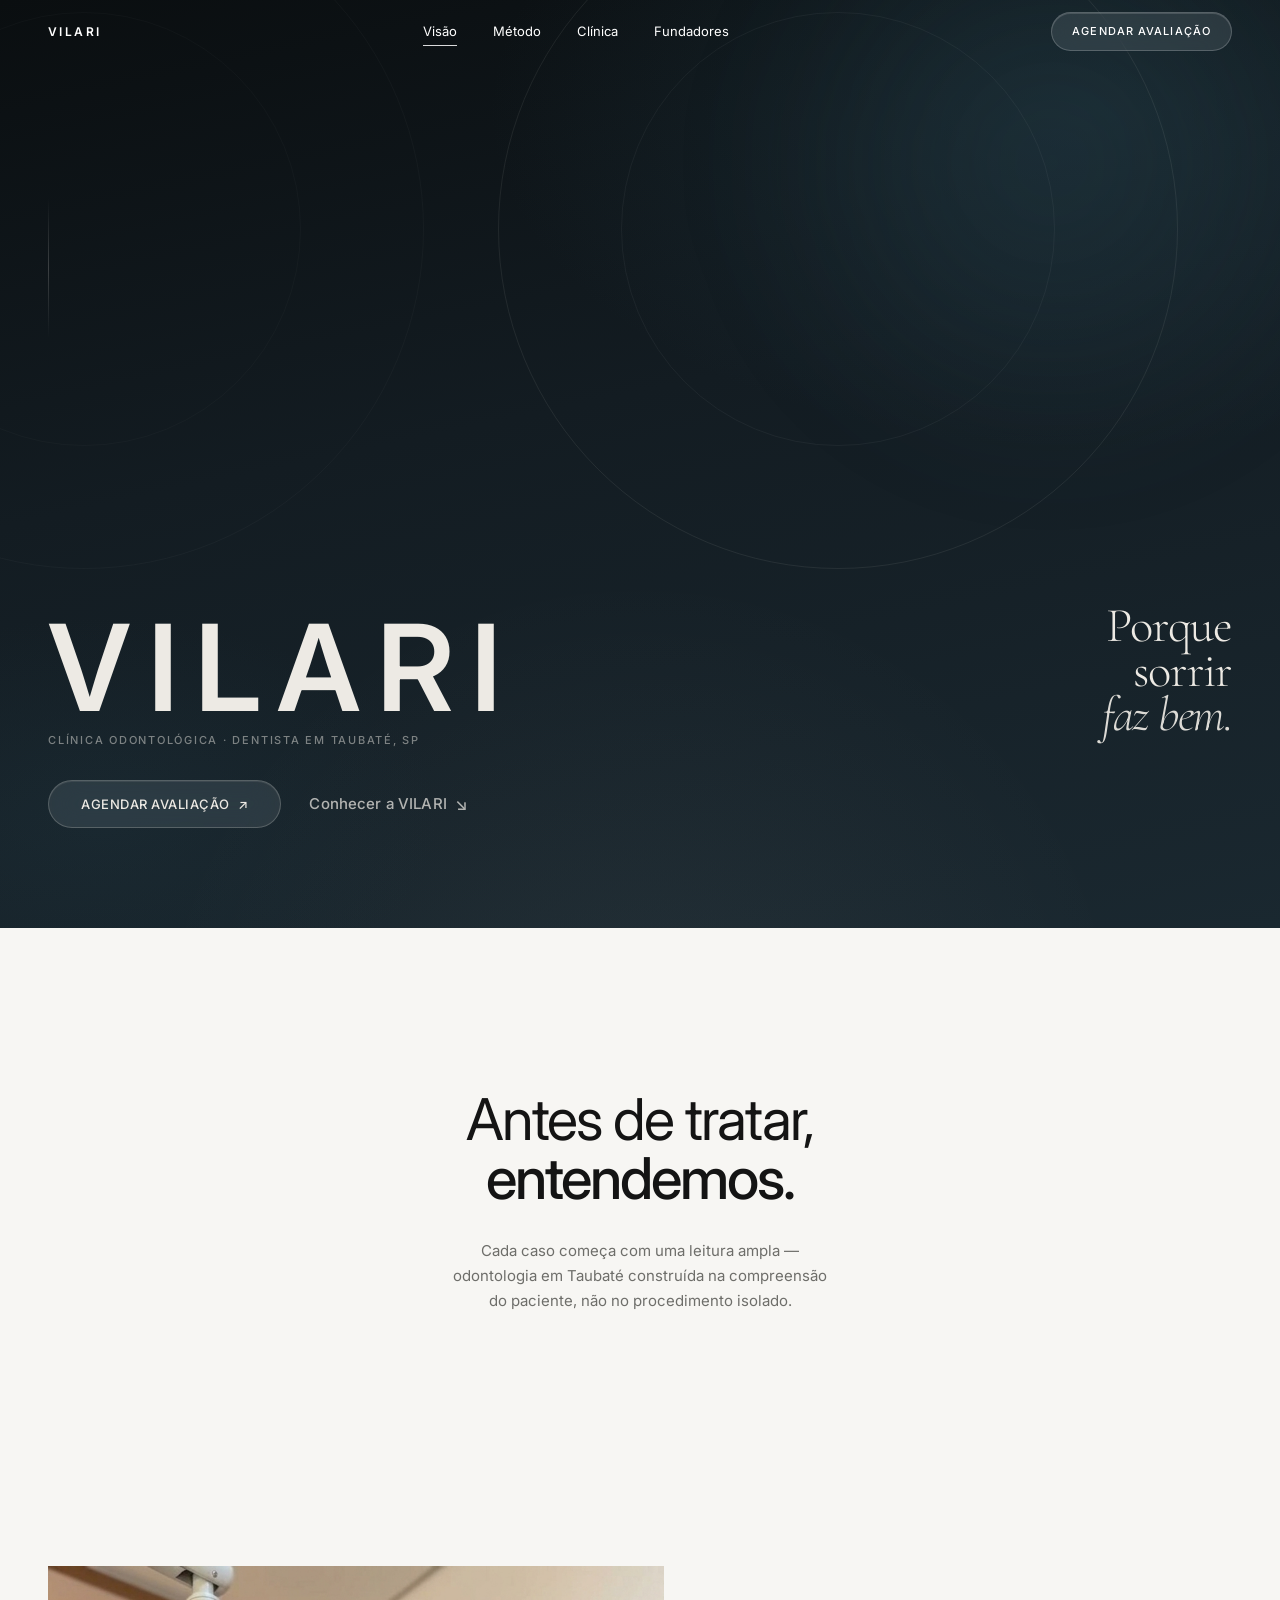
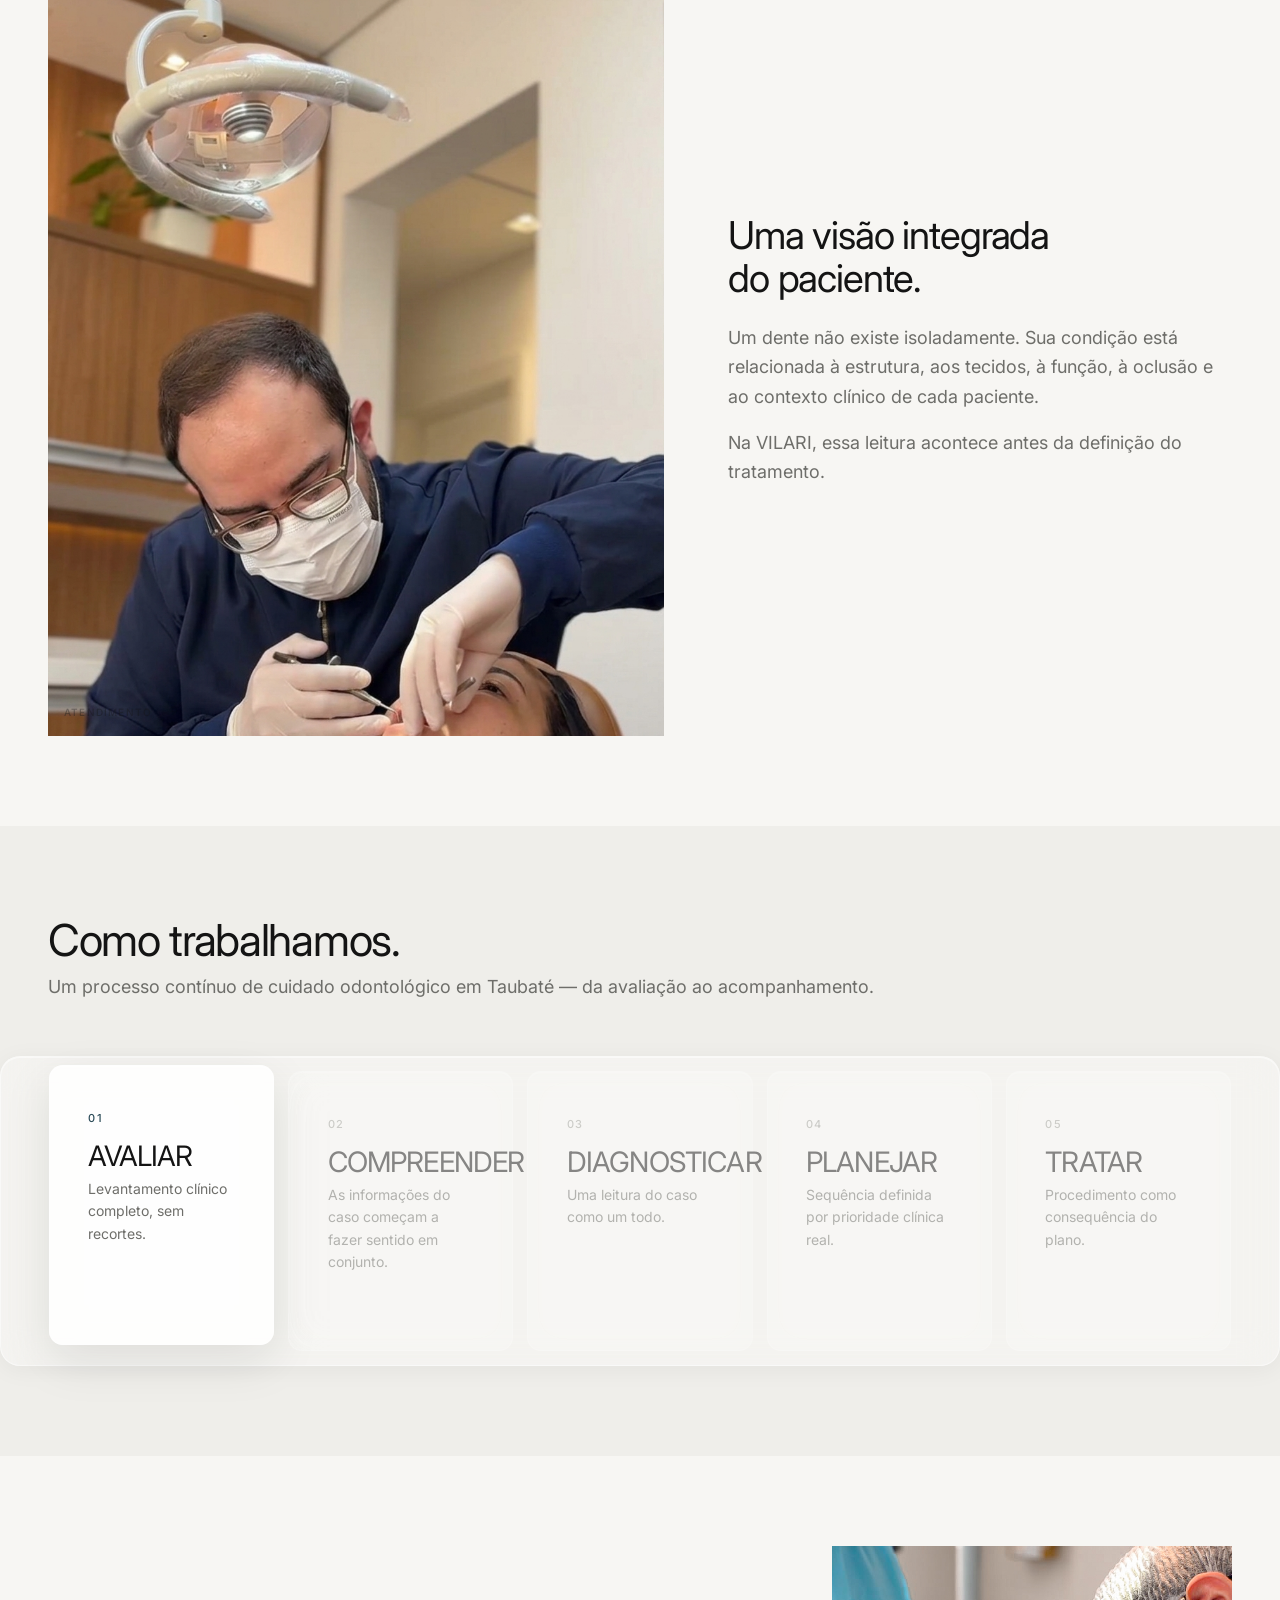
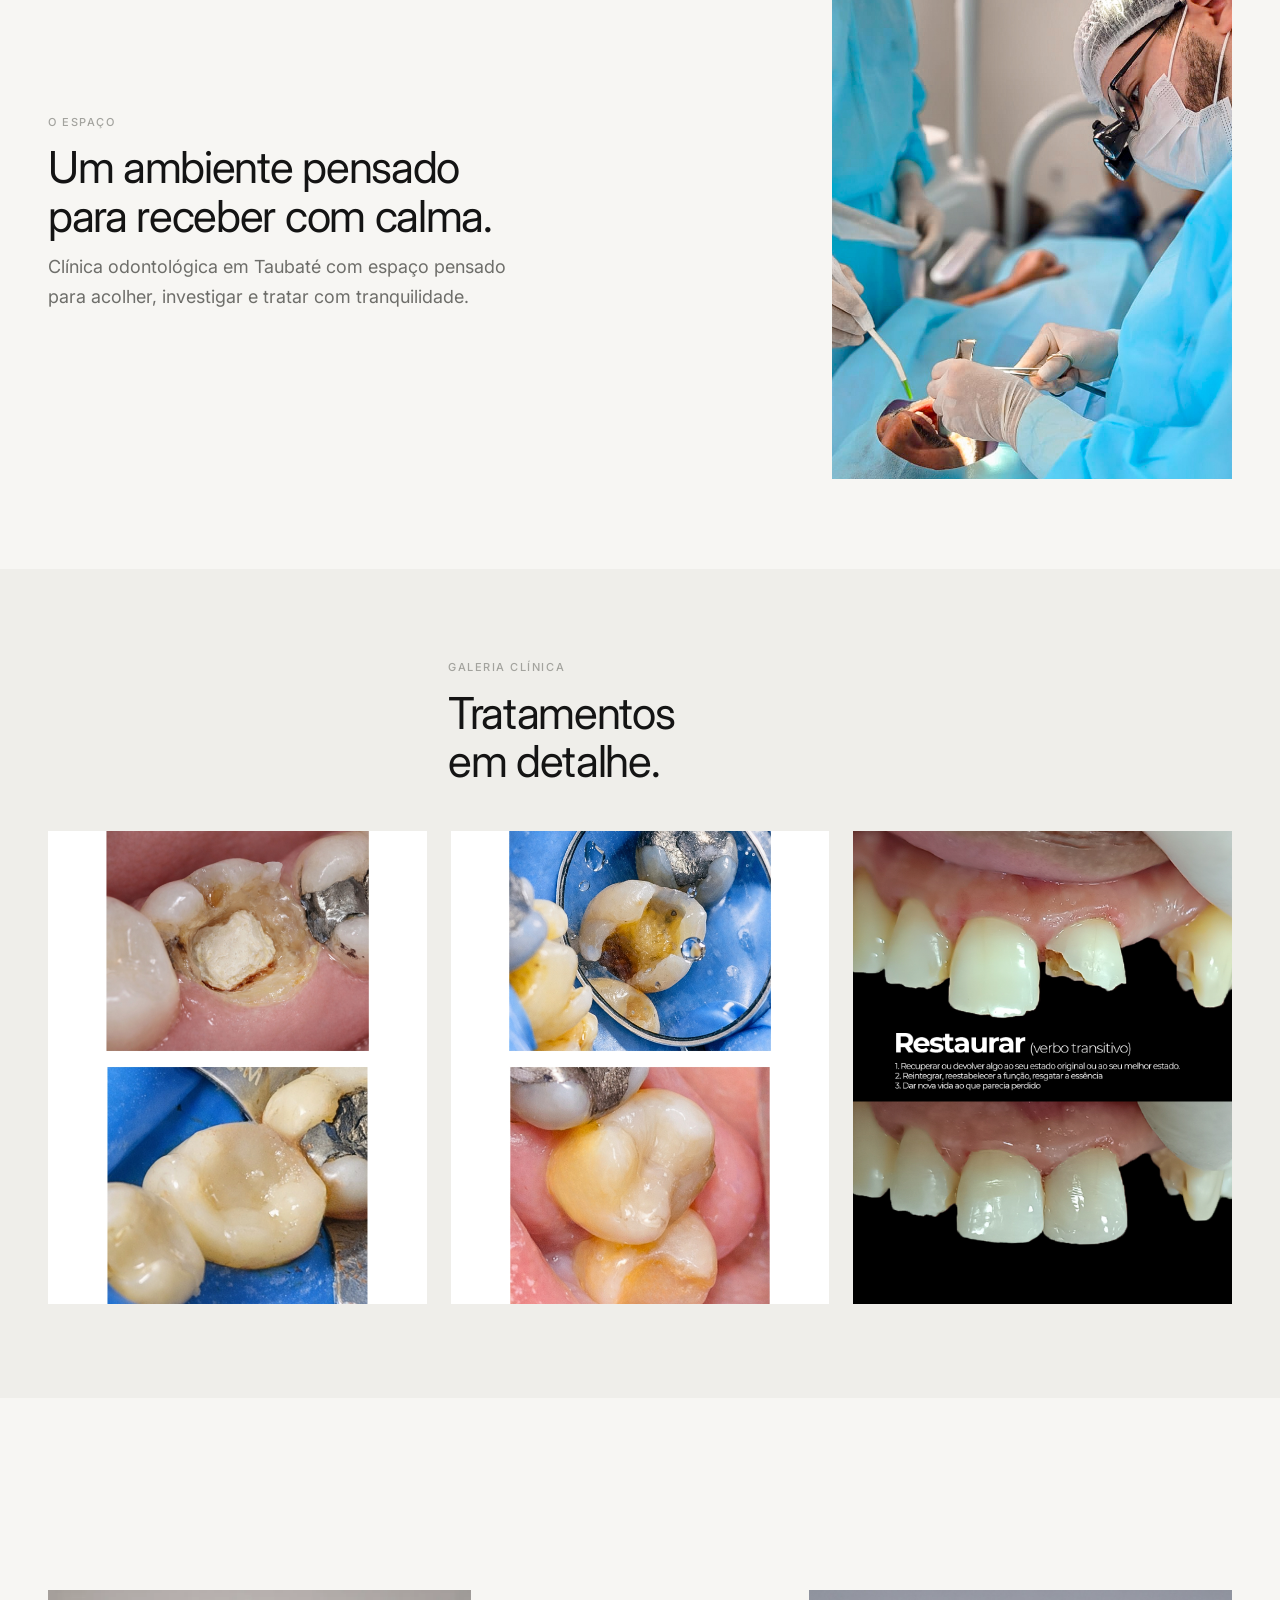
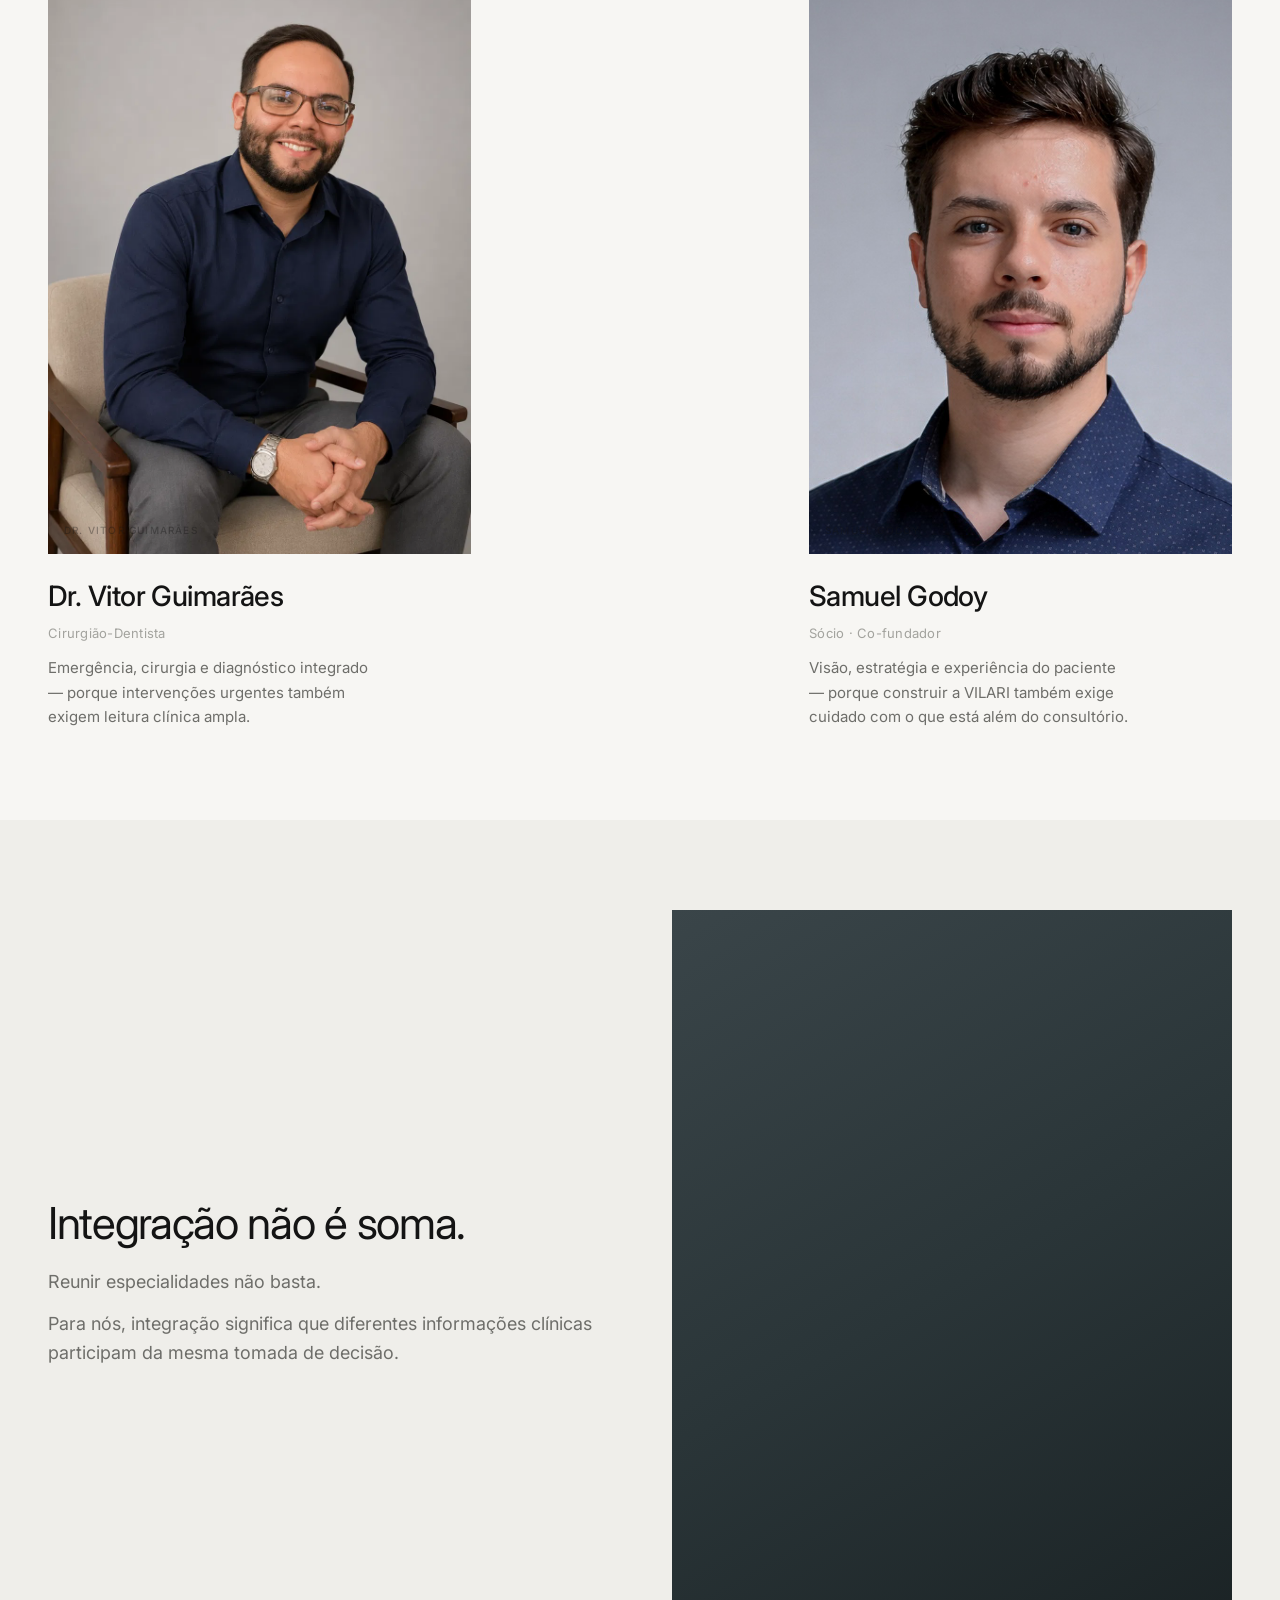
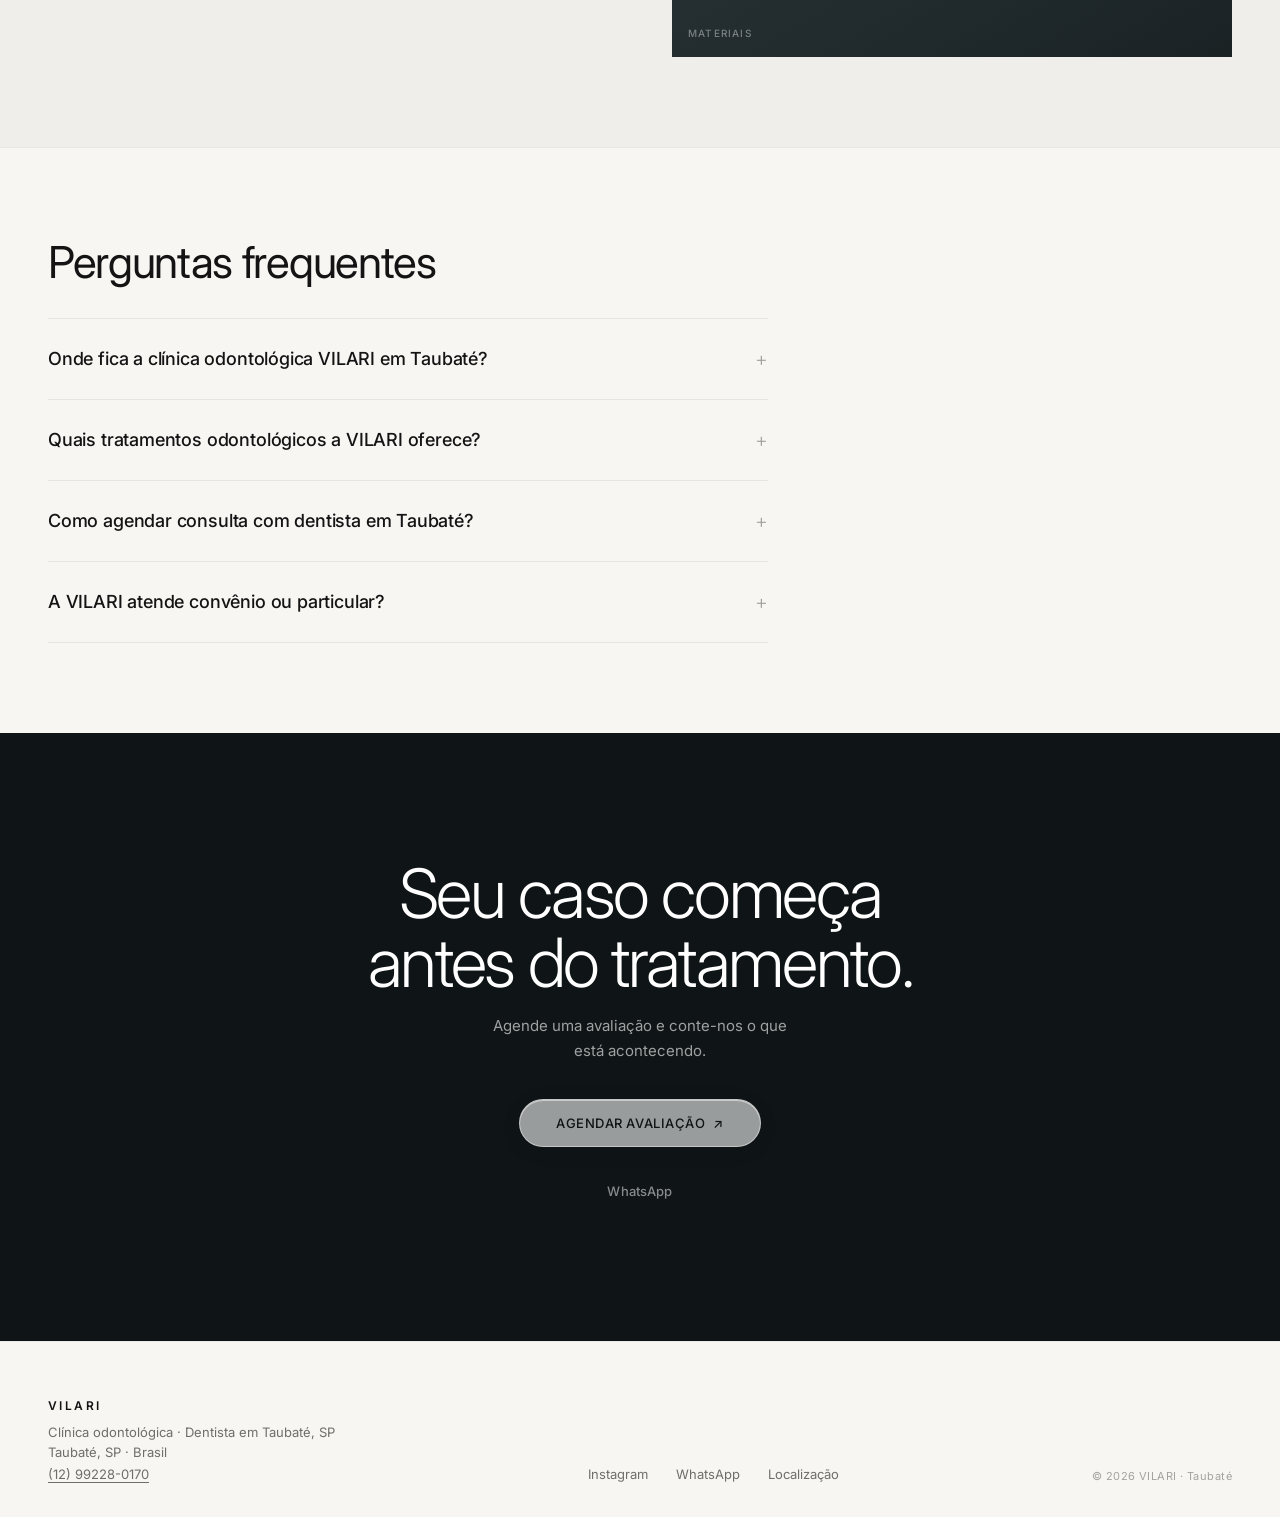
==== commit d0994308: "Add files via upload" ====
--- a/vilari-landing-v2.html
+++ b/vilari-landing-v2.html
@@ -7,6 +7,7 @@
 <meta name="description" content="Clínica odontológica em Taubaté com avaliação integrada, restauração, cirurgia e estética. Porque sorrir faz bem. Agende sua consulta na VILARI.">
 <meta name="robots" content="index, follow, max-image-preview:large, max-snippet:-1, max-video-preview:-1">
 <meta name="googlebot" content="index, follow">
+<meta name="google-site-verification" content="o-QdteLFO8SlQJguzMWL3Iy0cIHrMH2_AKSW12f5FJg">
 <meta name="author" content="VILARI Clínica Odontológica">
 <meta name="geo.region" content="BR-SP">
 <meta name="geo.placename" content="Taubaté">
@@ -417,8 +418,7 @@
   .media:has(.tone-deep) .media-tag { color: rgba(255,255,255,0.4); }
   .media img.loaded ~ .media-fill,
   .media video.loaded ~ .media-fill { display: none; }
-  .media img:not([src]), .media img[src=""],
-  .media video:not([src]), .media video[src=""] { display: none; }
+  .media img:not([src]), .media img[src=""] { display: none; }
 
   /* ── NAV ── */
   header {
@@ -1105,7 +1105,6 @@
     touch-action: manipulation;
     scrollbar-width: none;
     gap: 12px;
-    margin-inline: calc(var(--inset-l) * -1) calc(var(--inset-r) * -1);
     padding-inline: var(--inset-l) var(--inset-r);
     padding-bottom: 4px;
     scroll-padding-inline-start: var(--inset-l);
@@ -1113,7 +1112,7 @@
   }
   .gallery-track::-webkit-scrollbar { display: none; }
   .gallery-slide {
-    flex: 0 0 min(72vw, 280px);
+    flex: 0 0 min(82vw, 300px);
     scroll-snap-align: start;
     margin: 0;
   }
@@ -1409,12 +1408,20 @@
       font-size: 0.5625rem;
       letter-spacing: 0.18em;
     }
-    .hero-arc {
-      top: 6%;
-      right: -38%;
-      width: min(105vw, 380px);
-      height: min(105vw, 380px);
-      opacity: 0.65;
+    .hero-glow {
+      top: -12%;
+      right: -25%;
+      width: 70vw;
+      height: 55vw;
+      filter: blur(40px);
+      opacity: 0.85;
+    }
+    .hero-arc,
+    .hero-arc--secondary { display: none; }
+    .hero-line-accent {
+      top: 18%;
+      height: 64px;
+      opacity: 0.7;
     }
     .hero-actions .btn-hero { border-radius: 12px; min-height: 52px; }
     .hero-actions .link:active { opacity: 0.65; }
@@ -2079,6 +2086,7 @@
         muted
         loop
         playsinline
+        webkit-playsinline
         preload="auto"
         disablepictureinpicture
         disableremoteplayback
@@ -2384,7 +2392,7 @@
   isDesktopNav.addEventListener('change', bindMethodInteraction);
   if (reduced) steps.forEach(s => s.classList.add('active'));
 
-  /* Carrosséis — não bloquear scroll vertical no mobile */
+  /* Carrosséis — priorizar scroll vertical da página no mobile */
   function bindCarouselScroll(tracks) {
     tracks.forEach(track => {
       if (!track) return;
@@ -2397,21 +2405,22 @@
         startX = e.touches[0].clientX;
         startY = e.touches[0].clientY;
         axis = null;
+        track.style.touchAction = 'pan-y';
       }, { passive: true });
 
       track.addEventListener('touchmove', (e) => {
         if (e.touches.length !== 1) return;
         const dx = Math.abs(e.touches[0].clientX - startX);
         const dy = Math.abs(e.touches[0].clientY - startY);
-        if (!axis && (dx > 10 || dy > 10)) {
-          axis = dx > dy ? 'x' : 'y';
+        if (!axis && (dx > 12 || dy > 12)) {
+          axis = dx > dy * 1.25 ? 'x' : 'y';
         }
-        if (axis === 'y') track.style.touchAction = 'pan-y';
-        else if (axis === 'x') track.style.touchAction = 'pan-x';
+        if (axis === 'x') track.style.touchAction = 'pan-x';
+        else if (axis === 'y') track.style.touchAction = 'pan-y';
       }, { passive: true });
 
       const resetAxis = () => {
-        track.style.touchAction = '';
+        track.style.touchAction = 'pan-y';
         axis = null;
       };
       track.addEventListener('touchend', resetAxis, { passive: true });
@@ -2420,9 +2429,46 @@
   }
 
   bindCarouselScroll([
-    methodTrack,
-    galleryTrack
+    methodTrack
   ]);
+
+  /* Galeria — no mobile, gesto horizontal não bloqueia scroll vertical da página */
+  if (galleryTrack) {
+    let gStartX = 0;
+    let gStartY = 0;
+    let gLastX = 0;
+    let gAxis = null;
+
+    galleryTrack.addEventListener('touchstart', (e) => {
+      if (!isMobile.matches || e.touches.length !== 1) return;
+      gStartX = gLastX = e.touches[0].clientX;
+      gStartY = e.touches[0].clientY;
+      gAxis = null;
+    }, { passive: true });
+
+    galleryTrack.addEventListener('touchmove', (e) => {
+      if (!isMobile.matches || e.touches.length !== 1) return;
+      const x = e.touches[0].clientX;
+      const y = e.touches[0].clientY;
+
+      if (gAxis === null) {
+        const dx = Math.abs(x - gStartX);
+        const dy = Math.abs(y - gStartY);
+        if (dx < 8 && dy < 8) return;
+        gAxis = dx > dy ? 'x' : 'y';
+      }
+
+      if (gAxis === 'x') {
+        e.preventDefault();
+        galleryTrack.scrollLeft += gLastX - x;
+        gLastX = x;
+      }
+    }, { passive: false });
+
+    const resetGalleryAxis = () => { gAxis = null; };
+    galleryTrack.addEventListener('touchend', resetGalleryAxis, { passive: true });
+    galleryTrack.addEventListener('touchcancel', resetGalleryAxis, { passive: true });
+  }
 
   /* Media: show placeholder until image or video loads */
   document.querySelectorAll('.media img').forEach(img => {
@@ -2459,16 +2505,40 @@
     video.controls = false;
     video.muted = true;
     video.defaultMuted = true;
+    video.autoplay = true;
+    video.loop = true;
     video.playsInline = true;
     video.setAttribute('muted', '');
+    video.setAttribute('playsinline', '');
+    video.setAttribute('webkit-playsinline', '');
 
     video.addEventListener('loadeddata', onReady);
     video.addEventListener('error', onError);
     if (video.readyState >= 2) onReady();
 
-    const keepPlaying = () => video.play().catch(() => {});
-    keepPlaying();
-    video.addEventListener('loadeddata', keepPlaying);
+    const tryPlay = () => {
+      if (!video.paused) return;
+      video.play().catch(() => {});
+    };
+
+    ['loadeddata', 'canplay', 'canplaythrough'].forEach(evt => {
+      video.addEventListener(evt, tryPlay);
+    });
+
+    const videoObs = new IntersectionObserver((entries) => {
+      entries.forEach(e => {
+        if (e.isIntersecting) tryPlay();
+      });
+    }, { threshold: 0.01, rootMargin: '0px 0px 15% 0px' });
+    videoObs.observe(video);
+
+    window.addEventListener('pageshow', tryPlay);
+    document.addEventListener('visibilitychange', () => {
+      if (!document.hidden) tryPlay();
+    });
+
+    document.addEventListener('touchstart', tryPlay, { once: true, passive: true, capture: true });
+    tryPlay();
   });
 })();
 </script>
